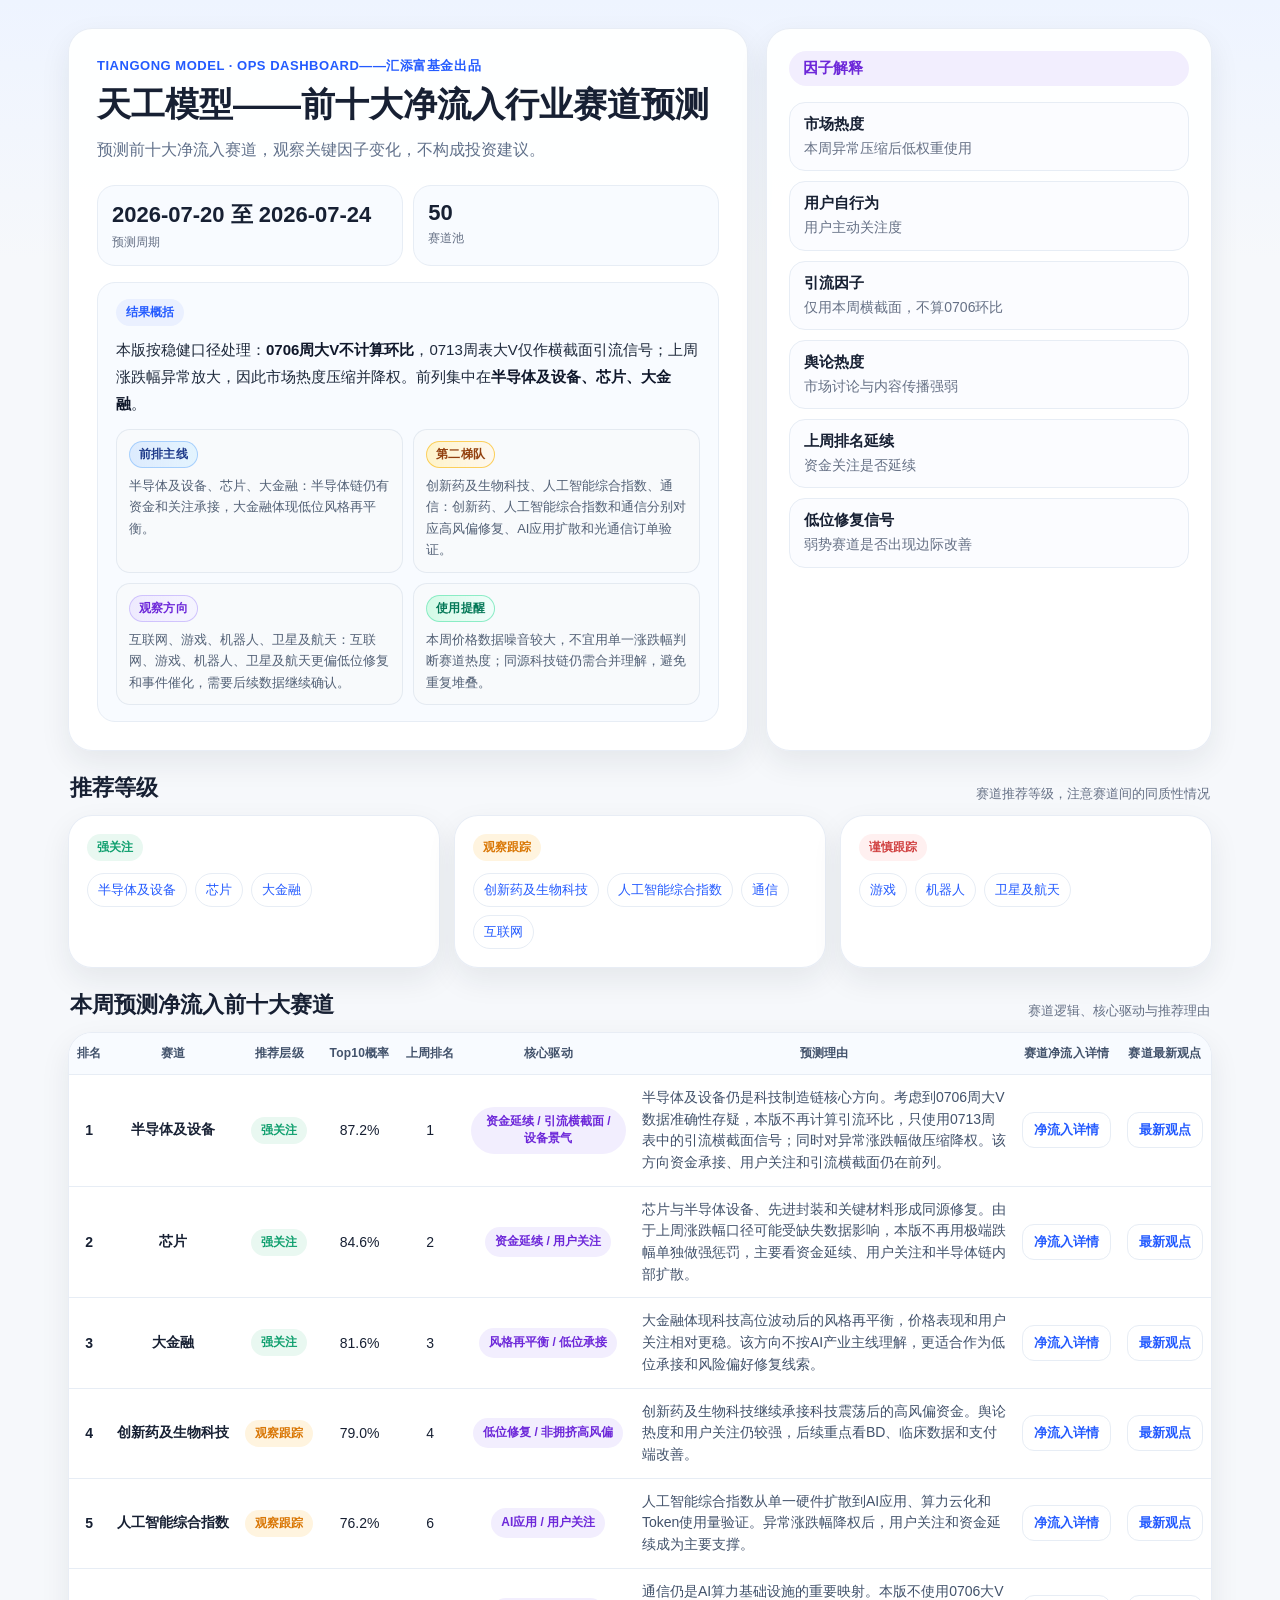
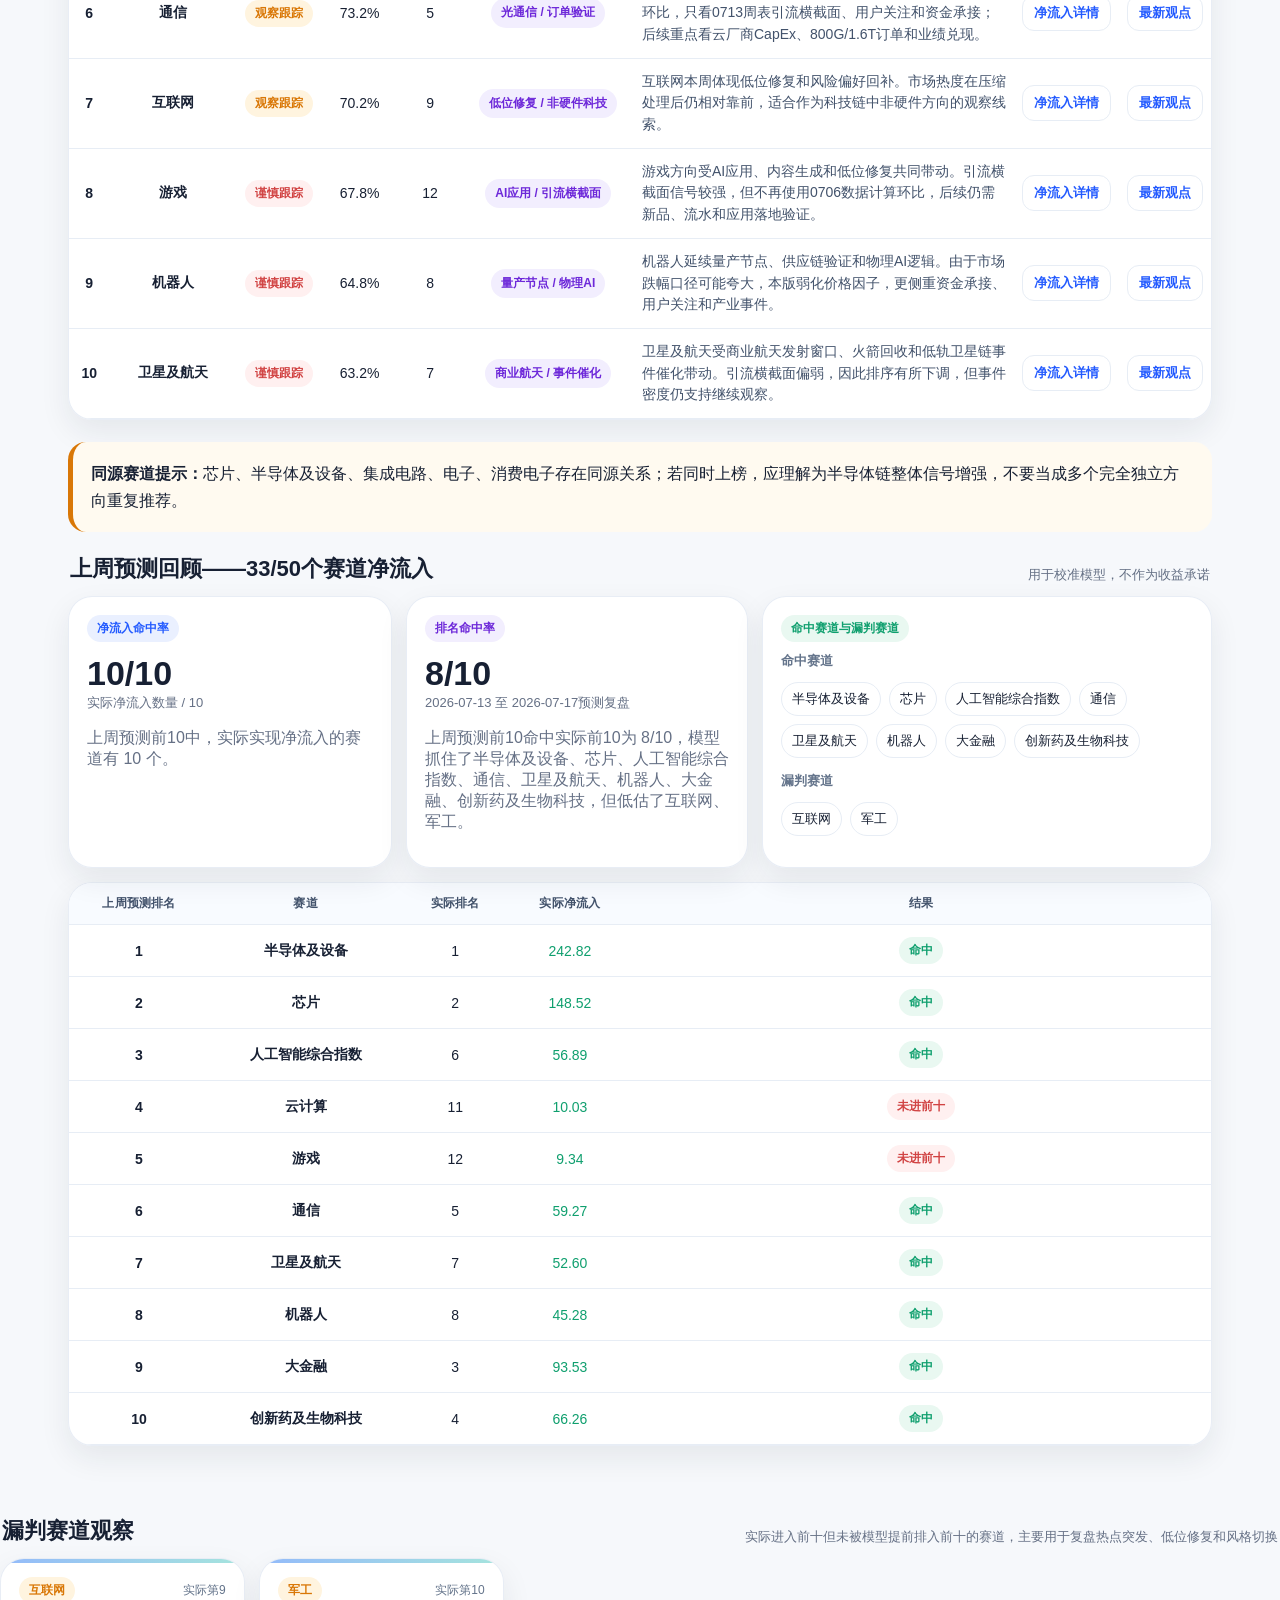
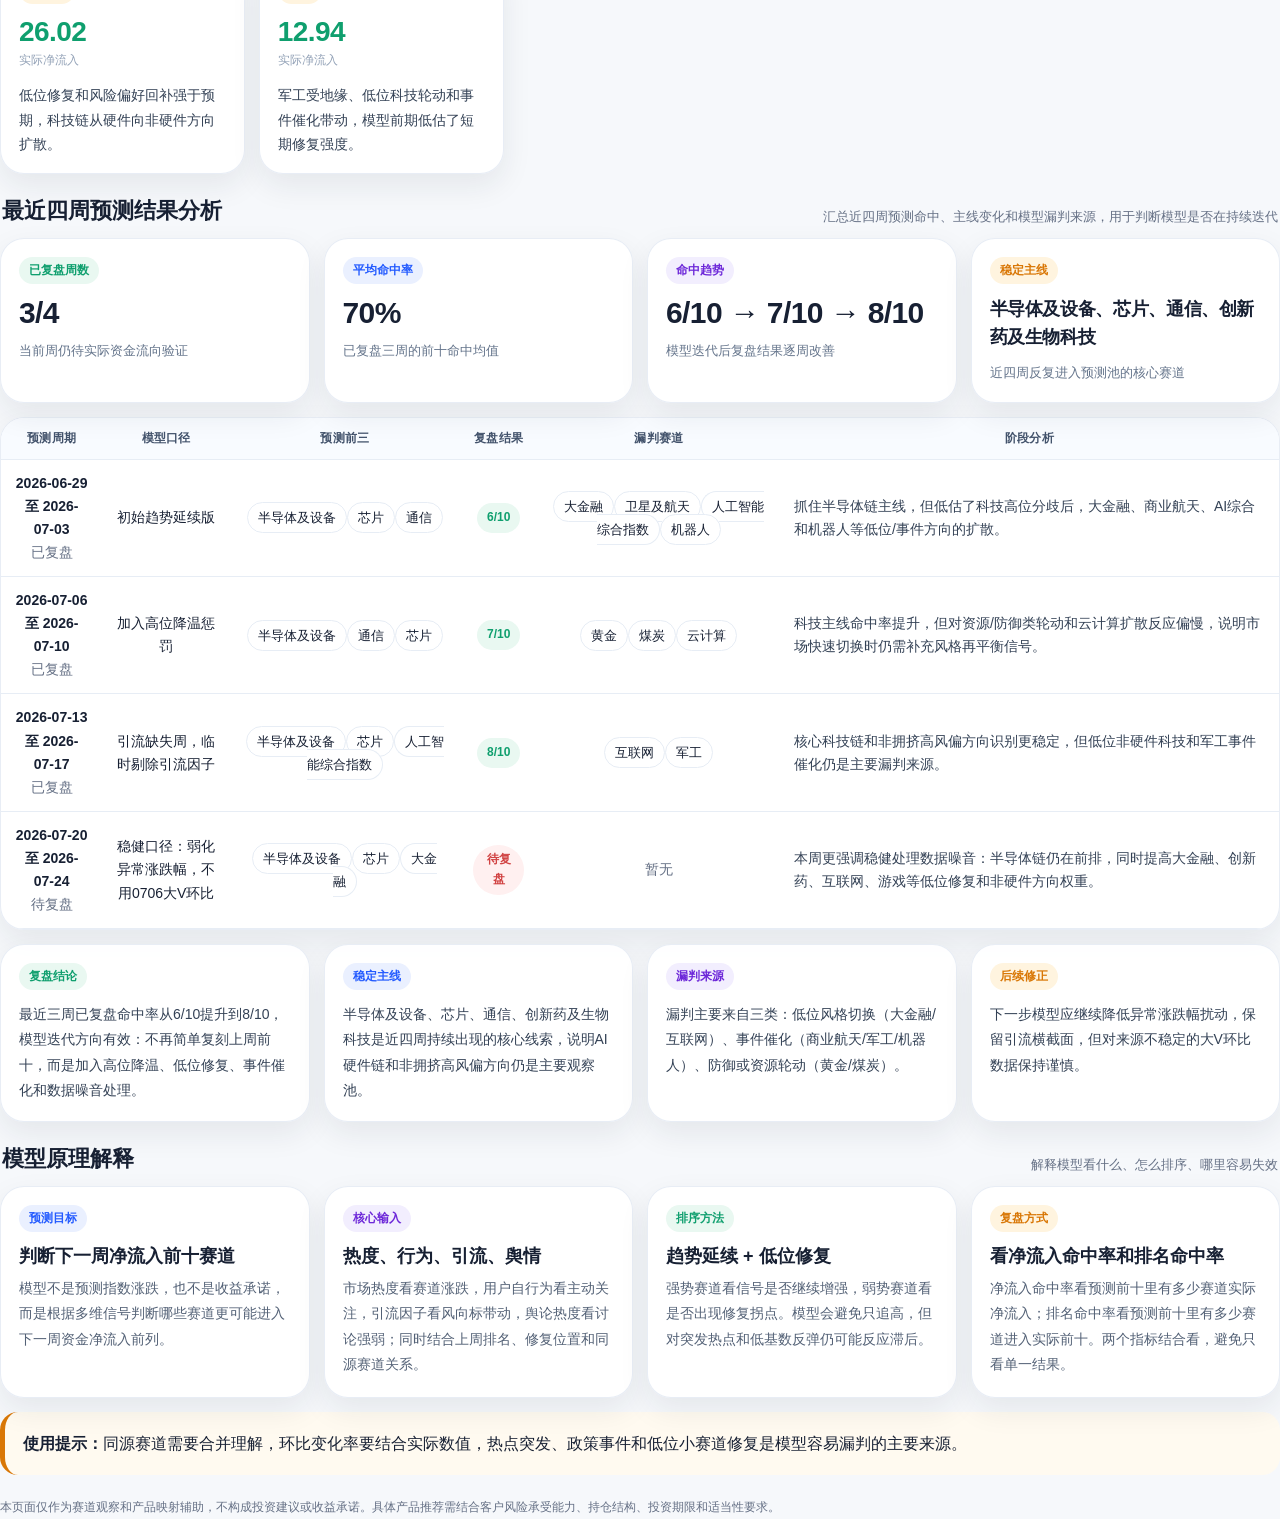
==== index.html @ eea8e5e4 "up" ====
<!doctype html>
<html lang="zh-CN">
<head>
<meta charset="utf-8" />
<meta name="viewport" content="width=device-width,initial-scale=1" />
<title>天工模型——前十大净流入行业赛道预测</title>
<link rel="stylesheet" href="assets/style.css" />
</head>
<body>
<div class="wrap">
  <div class="hero">
    <div class="card hero-main">
      <div class="eyebrow">TIANGONG MODEL · OPS DASHBOARD——汇添富基金出品</div>
      <h1 id="pageTitle">天工模型——前十大净流入行业赛道预测</h1>
      <p id="pageSubtitle">预测前十大净流入赛道，观察关键因子变化，不构成投资建议。</p>
      <div class="mini-kpis mini-kpis-2">
        <div class="kpi"><b id="kpiWeek">--</b><span>预测周期</span></div>
        <div class="kpi"><b id="kpiUniverse">--</b><span>赛道池</span></div>
      </div>
      <div class="summary-box">
        <span class="tag info">结果概括</span>
        <div id="predictionBrief" class="result-brief"></div>
      </div>
    </div>
    <div class="card hero-side factor-card">
      <span class="tag purple">因子解释</span>
      <div class="factor-explains">
        <div class="factor-item"><b>市场热度</b><span>本周异常压缩后低权重使用</span></div>
        <div class="factor-item"><b>用户自行为</b><span>用户主动关注度</span></div>
        <div class="factor-item"><b>引流因子</b><span>仅用本周横截面，不算0706环比</span></div>
        <div class="factor-item"><b>舆论热度</b><span>市场讨论与内容传播强弱</span></div>
        <div class="factor-item"><b>上周排名延续</b><span>资金关注是否延续</span></div>
        <div class="factor-item"><b>低位修复信号</b><span>弱势赛道是否出现边际改善</span></div>
      </div>
    </div>
  </div>

  <div class="section">
    <div class="section-title"><h2>推荐等级</h2><p>赛道推荐等级，注意赛道间的同质性情况</p></div>
    <div class="grid3">
      <div class="card action-card"><span class="tag strong">强关注</span><div id="strongList" class="chips"></div></div>
      <div class="card action-card"><span class="tag watch">观察跟踪</span><div id="watchList" class="chips"></div></div>
      <div class="card action-card"><span class="tag caution">谨慎跟踪</span><div id="cautionList" class="chips"></div></div>
    </div>
  </div>

  <div class="section">
    <div class="section-title"><h2>本周预测净流入前十大赛道</h2><p>赛道逻辑、核心驱动与推荐理由</p></div>
    <div class="card table-card">
      <div class="table-wrap"><table id="top10Table"><thead><tr><th>排名</th><th>赛道</th><th>推荐层级</th><th>Top10概率</th><th>上周排名</th><th>核心驱动</th><th>预测理由</th><th>赛道净流入详情</th><th>赛道最新观点</th></tr></thead><tbody></tbody></table></div>
    </div>
  </div>

  <div class="section">
    <div class="risk-box"><b>同源赛道提示：</b><span id="sameSourceNote">芯片、半导体及设备、集成电路、电子、消费电子存在同源关系；若同时上榜，应理解为半导体链整体信号增强，不要当成多个完全独立方向重复推荐。</span></div>
  </div>

  <div class="section">
    <div class="section-title"><h2 id="reviewTitle">上周预测回顾</h2><p>用于校准模型，不作为收益承诺</p></div>
    <div class="review-grid review-grid-v2">
      <div class="card review-card">
        <span class="tag info">净流入命中率</span>
        <div class="review-kpi"><b id="reviewInflowRate">--</b><span id="reviewInflowSub">实际净流入数量 / 10</span></div>
        <p id="reviewInflowSummary" class="muted"></p>
      </div>
      <div class="card review-card">
        <span class="tag purple">排名命中率</span>
        <div class="review-kpi"><b id="reviewHitRate">--</b><span id="reviewWeek">--</span></div>
        <p id="reviewSummary" class="muted"></p>
      </div>
      <div class="card review-card">
        <span class="tag strong">命中赛道与漏判赛道</span>
        <div class="review-group">
          <div class="review-subgroup">
            <div class="review-subtitle">命中赛道</div>
            <div id="reviewHits" class="chips"></div>
          </div>
          <div class="review-subgroup" style="margin-top:14px;">
            <div class="review-subtitle">漏判赛道</div>
            <div id="reviewMissed" class="chips"></div>
          </div>
        </div>
      </div>
    </div>
    <div class="card table-card review-table-card">
      <div class="table-wrap"><table id="reviewTable"><thead><tr><th>上周预测排名</th><th>赛道</th><th>实际排名</th><th>实际净流入</th><th>结果</th></tr></thead><tbody></tbody></table></div>
    </div>
  </div>
  </div>


  <div class="section missed-section">
    <div class="section-title">
      <h2>漏判赛道观察</h2>
      <p>实际进入前十但未被模型提前排入前十的赛道，主要用于复盘热点突发、低位修复和风格切换</p>
    </div>
    <div id="missedReasonCards" class="missed-grid"></div>
  </div>


  <div class="section four-week-section">
    <div class="section-title">
      <h2>最近四周预测结果分析</h2>
      <p>汇总近四周预测命中、主线变化和模型漏判来源，用于判断模型是否在持续迭代</p>
    </div>
    <div id="fourWeekKpis" class="four-week-kpis"></div>
    <div class="card four-week-main-card">
      <div class="table-wrap">
        <table id="fourWeekTable">
          <thead>
            <tr>
              <th>预测周期</th>
              <th>模型口径</th>
              <th>预测前三</th>
              <th>复盘结果</th>
              <th>漏判赛道</th>
              <th>阶段分析</th>
            </tr>
          </thead>
          <tbody></tbody>
        </table>
      </div>
    </div>
    <div id="fourWeekConclusions" class="four-week-conclusions"></div>
  </div>

  <div class="section">
    <div class="section-title"><h2>模型原理解释</h2><p>解释模型看什么、怎么排序、哪里容易失效</p></div>
    <div class="model-grid">
      <div class="card model-card">
        <span class="tag info">预测目标</span>
        <h3>判断下一周净流入前十赛道</h3>
        <p>模型不是预测指数涨跌，也不是收益承诺，而是根据多维信号判断哪些赛道更可能进入下一周资金净流入前列。</p>
      </div>
      <div class="card model-card">
        <span class="tag purple">核心输入</span>
        <h3>热度、行为、引流、舆情</h3>
        <p>市场热度看赛道涨跌，用户自行为看主动关注，引流因子看风向标带动，舆论热度看讨论强弱；同时结合上周排名、修复位置和同源赛道关系。</p>
      </div>
      <div class="card model-card">
        <span class="tag strong">排序方法</span>
        <h3>趋势延续 + 低位修复</h3>
        <p>强势赛道看信号是否继续增强，弱势赛道看是否出现修复拐点。模型会避免只追高，但对突发热点和低基数反弹仍可能反应滞后。</p>
      </div>
      <div class="card model-card">
        <span class="tag watch">复盘方式</span>
        <h3>看净流入命中率和排名命中率</h3>
        <p>净流入命中率看预测前十里有多少赛道实际净流入；排名命中率看预测前十里有多少赛道进入实际前十。两个指标结合看，避免只看单一结果。</p>
      </div>
    </div>
    <div class="risk-box model-risk"><b>使用提示：</b>同源赛道需要合并理解，环比变化率要结合实际数值，热点突发、政策事件和低位小赛道修复是模型容易漏判的主要来源。</div>
  </div>


  

  <div class="section"><div class="footer-note" id="compliance"></div></div>
</div>
<script src="assets/latest-data.js"></script>
<script src="assets/fund-map-data.js"></script>
<script>
const fmtPct=v=> (v==null||isNaN(v))?'--':(Number(v)*100).toFixed(1)+'%';
const displayFactorName=name=> name==='大V带动因子' || name==='大V因子' ? '引流因子' : (name||'--');
const fmtFactor=(name,v)=>{
  if(v==null||isNaN(v)) return '--';
  const n=Number(v);
  if(name==='市场热度') return n.toFixed(2)+'%';
  if(name==='客户自行为' || name==='舆情') return Math.round(n).toLocaleString('zh-CN');
  return n.toLocaleString('zh-CN',{maximumFractionDigits:0});
};
const fmtWow=v=>{
  if(v==null||isNaN(v)) return '--';
  const n=Number(v)*100;
  const sign=n>0?'+':'';
  return sign+n.toFixed(1)+'%';
};
const wowClass=v=> Number(v)>=0?'positive':'negative';
const fmtMoney=v=> (v==null||isNaN(v))?'--':Number(v).toFixed(2);
const moneyClass=v=> Number(v)>=0?'positive':'negative';
const tierClass=t=> t==='强关注'?'strong':(t==='观察跟踪'?'watch':(t==='谨慎跟踪'?'caution':'info'));
function link(track, count){return `<a class="btn" href="details/index.html?track=${encodeURIComponent(track)}">净流入详情</a>`}
function viewLink(track){return `<a class="btn" href="views/index.html?track=${encodeURIComponent(track)}">最新观点</a>`}
function chip(track){return `<a class="chip" href="details/index.html?track=${encodeURIComponent(track)}">${track}</a>`}
function staticChip(track){return `<span class="chip static">${track}</span>`}
const DRIVER_OVERRIDES = {
  '半导体及设备': {
    driver: '资金延续 / 引流横截面 / 设备景气'
  },
  '芯片': {
    driver: '资金延续 / 用户关注'
  },
  '大金融': {
    driver: '风格再平衡 / 低位承接'
  },
  '创新药及生物科技': {
    driver: '低位修复 / 非拥挤高风偏'
  },
  '人工智能综合指数': {
    driver: 'AI应用 / 用户关注'
  },
  '通信': {
    driver: '光通信 / 订单验证'
  },
  '互联网': {
    driver: '低位修复 / 非硬件科技'
  },
  '游戏': {
    driver: 'AI应用 / 引流横截面'
  },
  '机器人': {
    driver: '量产节点 / 物理AI'
  },
  '卫星及航天': {
    driver: '商业航天 / 事件催化'
  },
};
const MISSED_REASONS = [
  {
    track: '互联网',
    actual_rank: 9,
    actual_net_inflow: 26.024072,
    reason: '低位修复和风险偏好回补强于预期，科技链从硬件向非硬件方向扩散。'
  },
  {
    track: '军工',
    actual_rank: 10,
    actual_net_inflow: 12.937323,
    reason: '军工受地缘、低位科技轮动和事件催化带动，模型前期低估了短期修复强度。'
  },
];

let DATA;
async function init(){
  DATA = window.TIANGONG_LATEST_DATA;
  document.title = '天工模型——前十大净流入行业赛道预测';
  document.getElementById('pageTitle').textContent = '天工模型——前十大净流入行业赛道预测';
  document.getElementById('pageSubtitle').textContent = '预测前十大净流入赛道，观察关键因子变化，不构成投资建议。';
  document.getElementById('kpiWeek').textContent = DATA.current_week.period || DATA.current_week.label;
  document.getElementById('kpiUniverse').textContent = DATA.current_week.universe.match(/\d+/)?.[0] || '--';
  document.getElementById('strongList').innerHTML = DATA.ops_summary.strong_focus.map(chip).join('') || '<span class="muted">暂无</span>';
  document.getElementById('watchList').innerHTML = DATA.ops_summary.watch_list.map(chip).join('') || '<span class="muted">暂无</span>';
  document.getElementById('cautionList').innerHTML = DATA.ops_summary.caution_list.map(chip).join('') || '<span class="muted">暂无</span>';
  const top3 = (DATA.summary?.top3_tracks || DATA.top10.slice(0,3).map(x=>x.track)).join('、');
  const next3 = DATA.top10.slice(3,6).map(x=>x.track).join('、');
  const obs = DATA.top10.slice(6,10).map(x=>x.track).join('、');
  document.getElementById('predictionBrief').innerHTML = `
    <div class="brief-main">本版按稳健口径处理：<b>0706周大V不计算环比</b>，0713周表大V仅作横截面引流信号；上周涨跌幅异常放大，因此市场热度压缩并降权。前列集中在<b>${top3}</b>。</div>
    <div class="brief-grid">
      <div><b>前排主线</b><span>${top3}：半导体链仍有资金和关注承接，大金融体现低位风格再平衡。</span></div>
      <div><b>第二梯队</b><span>${next3}：创新药、人工智能综合指数和通信分别对应高风偏修复、AI应用扩散和光通信订单验证。</span></div>
      <div><b>观察方向</b><span>${obs}：互联网、游戏、机器人、卫星及航天更偏低位修复和事件催化，需要后续数据继续确认。</span></div>
      <div><b>使用提醒</b><span>本周价格数据噪音较大，不宜用单一涨跌幅判断赛道热度；同源科技链仍需合并理解，避免重复堆叠。</span></div>
    </div>`;
  document.getElementById('compliance').textContent = DATA.ops_summary.compliance;
  renderTop10(); renderReview(); renderMissedReasons(); renderFourWeekAnalysis();
}
function renderTop10(){
  const tb=document.querySelector('#top10Table tbody');
  tb.innerHTML = DATA.top10.map(r=>{
    const ov = DRIVER_OVERRIDES[r.track] || {};
    const driver = ov.driver || displayFactorName(r.key_factor);
    return `<tr><td class="rank">${r.rank}</td><td><b>${r.track}</b></td><td><span class="tag ${tierClass(r.operation_tier)}">${r.operation_tier||'--'}</span></td><td class="num">${fmtPct(r.top10_probability)}</td><td class="num">${r.last_week_rank??'--'}</td><td><span class="factor-pill">${driver}</span></td><td class="reason-cell">${r.prediction_reason||'--'}</td><td>${link(r.track,r.fund_count)}</td><td>${viewLink(r.track)}</td></tr>`;
  }).join('');
}
function renderMissedReasons(){
  const wrap = document.getElementById('missedReasonCards');
  if(!wrap) return;
  wrap.innerHTML = MISSED_REASONS.map(r=>`<div class="card missed-item-card">
    <div class="missed-card-head">
      <span class="tag watch">${r.track}</span>
      <span class="missed-rank">实际第${r.actual_rank}</span>
    </div>
    <div class="missed-number ${moneyClass(r.actual_net_inflow)}">${fmtMoney(r.actual_net_inflow)}</div>
    <div class="missed-number-label">实际净流入</div>
    <p>${r.reason}</p>
  </div>`).join('');
}

function renderFourWeekAnalysis(){
  const box = DATA.four_week_analysis || {};
  const weeks = box.weeks || [];
  const kpis = document.getElementById('fourWeekKpis');
  const table = document.querySelector('#fourWeekTable tbody');
  const cons = document.getElementById('fourWeekConclusions');
  if(!kpis || !table || !cons) return;

  const avg = box.avg_hit_rate != null ? Math.round(box.avg_hit_rate * 100) + '%' : '--';
  const core = (box.core_tracks || []).join('、') || '--';
  kpis.innerHTML = `
    <div class="card four-week-kpi-card">
      <span class="tag strong">已复盘周数</span>
      <b>${box.realized_weeks || 0}/4</b>
      <p>当前周仍待实际资金流向验证</p>
    </div>
    <div class="card four-week-kpi-card">
      <span class="tag info">平均命中率</span>
      <b>${avg}</b>
      <p>已复盘三周的前十命中均值</p>
    </div>
    <div class="card four-week-kpi-card">
      <span class="tag purple">命中趋势</span>
      <b>${box.hit_trend || '--'}</b>
      <p>模型迭代后复盘结果逐周改善</p>
    </div>
    <div class="card four-week-kpi-card">
      <span class="tag watch">稳定主线</span>
      <b class="four-week-core">${core}</b>
      <p>近四周反复进入预测池的核心赛道</p>
    </div>
  `;

  table.innerHTML = weeks.map(w => `
    <tr>
      <td><b>${w.period}</b><br><span class="muted">${w.status || ''}</span></td>
      <td>${w.version_note || '--'}</td>
      <td>${(w.top3 || []).map(staticChip).join('')}</td>
      <td>${w.hit === '待复盘' ? '<span class="tag caution">待复盘</span>' : '<span class="tag strong">'+w.hit+'</span>'}</td>
      <td>${(w.missed && w.missed.length) ? w.missed.map(staticChip).join('') : '<span class="muted">暂无</span>'}</td>
      <td class="four-week-analysis-cell">${w.analysis || '--'}</td>
    </tr>
  `).join('');

  cons.innerHTML = (box.conclusions || []).map((t, idx) => `
    <div class="card four-week-conclusion-card">
      <span class="tag ${idx===0?'strong':idx===1?'info':idx===2?'purple':'watch'}">${idx===0?'复盘结论':idx===1?'稳定主线':idx===2?'漏判来源':'后续修正'}</span>
      <p>${t}</p>
    </div>
  `).join('');
}


function renderReview(){
  const rev=DATA.last_review || {};
  const pred = rev.predicted_top10 || [];
  const inflowHitCount = pred.filter(r => Number(r.actual_net_inflow) > 0).length;
  const total = rev.total ?? 10;
  const actualPositive = rev.actual_positive_count ?? 17;
  const actualUniverse = rev.actual_universe_total ?? 50;
  const reviewTitleEl = document.getElementById('reviewTitle');
  if(reviewTitleEl) reviewTitleEl.textContent = `上周预测回顾——${actualPositive}/${actualUniverse}个赛道净流入`;
  document.getElementById('reviewInflowRate').textContent = inflowHitCount + '/' + total;
  document.getElementById('reviewInflowSub').textContent = '实际净流入数量 / ' + total;
  document.getElementById('reviewInflowSummary').textContent = `上周预测前10中，实际实现净流入的赛道有 ${inflowHitCount} 个。`;
  document.getElementById('reviewHitRate').textContent = (rev.hit_count??'--') + '/' + total;
  document.getElementById('reviewWeek').textContent = rev.week || '--';
  document.getElementById('reviewSummary').textContent = rev.summary || '';
  document.getElementById('reviewHits').innerHTML = (rev.hits||[]).map(staticChip).join('') || '<span class="muted">暂无</span>';
  document.getElementById('reviewMissed').innerHTML = (rev.missed_actual_top10||[]).map(staticChip).join('') || '<span class="muted">暂无</span>';
  document.querySelector('#reviewTable tbody').innerHTML = pred.map(r=>`<tr><td class="rank">${r.pred_rank}</td><td><b>${r.track}</b></td><td class="num">${r.actual_rank??'--'}</td><td class="num ${moneyClass(r.actual_net_inflow)}">${fmtMoney(r.actual_net_inflow)}</td><td>${r.hit?'<span class="tag strong">命中</span>':'<span class="tag caution">未进前十</span>'}</td></tr>`).join('') || '<tr><td colspan="5" class="empty">暂无复盘数据</td></tr>';
}
init().catch(err=>{document.body.innerHTML='<div class="wrap"><div class="card action-card"><h2>数据加载失败</h2><p>'+err.message+'</p><p class="muted">请确认 assets/latest-data.js 已随网站一起上传。</p></div></div>'});
</script>
</body>
</html>
---- assets/style.css ----
:root{--bg:#f6f8fb;--card:#fff;--text:#172033;--muted:#657085;--line:#e7edf5;--blue:#245bff;--blue2:#eaf0ff;--green:#0f9f6e;--green2:#e9f8f1;--orange:#d97706;--orange2:#fff4df;--red:#d14343;--red2:#fff0f0;--purple:#6d28d9;--purple2:#f2eefe;--shadow:0 12px 30px rgba(23,32,51,.08);}
*{box-sizing:border-box}body{margin:0;background:linear-gradient(180deg,#eef4ff 0,#f6f8fb 260px);font-family:-apple-system,BlinkMacSystemFont,"Segoe UI","PingFang SC","Microsoft YaHei",Arial,sans-serif;color:var(--text)}
a{color:var(--blue);text-decoration:none}a:hover{text-decoration:underline}.wrap{max-width:1180px;margin:0 auto;padding:28px 18px 48px}.hero{display:grid;grid-template-columns:1.45fr .95fr;gap:18px;align-items:stretch}.card{background:rgba(255,255,255,.92);border:1px solid rgba(231,237,245,.95);border-radius:24px;box-shadow:var(--shadow)}.hero-main{padding:28px}.eyebrow{font-size:13px;color:var(--blue);font-weight:700;letter-spacing:.04em}.hero h1{font-size:34px;line-height:1.15;margin:10px 0 12px}.hero p{color:var(--muted);line-height:1.7;margin:0}.hero-side{padding:22px;display:flex;flex-direction:column;gap:12px}.mini-kpis{display:grid;grid-template-columns:repeat(3,1fr);gap:10px;margin-top:20px}.kpi{background:#f8fbff;border:1px solid var(--line);border-radius:18px;padding:14px}.kpi b{font-size:22px}.kpi span{display:block;color:var(--muted);font-size:12px;margin-top:4px}.section{margin-top:22px}.section-title{display:flex;justify-content:space-between;align-items:end;margin:0 2px 12px}.section-title h2{font-size:22px;margin:0}.section-title p{margin:0;color:var(--muted);font-size:13px}.grid3{display:grid;grid-template-columns:repeat(3,1fr);gap:14px}.action-card{padding:18px}.tag{display:inline-flex;align-items:center;gap:6px;border-radius:999px;padding:5px 10px;font-size:12px;font-weight:700}.tag.strong{background:var(--green2);color:var(--green)}.tag.watch{background:var(--orange2);color:var(--orange)}.tag.caution{background:var(--red2);color:var(--red)}.tag.info{background:var(--blue2);color:var(--blue)}.tag.purple{background:var(--purple2);color:var(--purple)}.chips{display:flex;flex-wrap:wrap;gap:8px;margin-top:12px}.chip{border:1px solid var(--line);background:#fff;border-radius:999px;padding:7px 10px;font-size:13px}.table-card{overflow:hidden}.toolbar{display:flex;gap:12px;justify-content:space-between;align-items:center;padding:16px;border-bottom:1px solid var(--line)}.toolbar input,.toolbar select{border:1px solid var(--line);border-radius:12px;padding:10px 12px;background:#fff;min-width:190px}.table-wrap{overflow:auto}table{border-collapse:collapse;width:100%;font-size:14px}th,td{padding:12px 14px;border-bottom:1px solid var(--line);text-align:center;vertical-align:middle;white-space:nowrap}th{background:#f8fbff;color:#42526b;font-size:12px;letter-spacing:.02em}td.num{text-align:center;font-variant-numeric:tabular-nums}.rank{font-weight:800}.positive{color:var(--green)}.negative{color:var(--red)}.muted{color:var(--muted)}.btn{display:inline-flex;align-items:center;justify-content:center;border-radius:12px;padding:8px 11px;border:1px solid var(--line);background:#fff;font-weight:700;font-size:13px}.btn.primary{background:var(--blue);color:white;border-color:var(--blue)}.btn.primary:hover{color:white;text-decoration:none}.risk-box{padding:18px;border-left:5px solid var(--orange);background:#fffaf0;border-radius:18px;line-height:1.7}.download-grid{display:grid;grid-template-columns:repeat(3,1fr);gap:12px}.download{padding:18px}.download b{display:block;margin-bottom:6px}.download span{color:var(--muted);font-size:13px}.footer-note{font-size:12px;color:var(--muted);line-height:1.8;margin-top:18px}.detail-hero{padding:26px}.back{display:inline-block;margin-bottom:16px}.fund-summary{display:grid;grid-template-columns:repeat(4,1fr);gap:12px}.callout{padding:16px;border-radius:18px;background:#f8fbff;border:1px solid var(--line);line-height:1.7}.copy-box{white-space:pre-wrap}.empty{padding:24px;text-align:center;color:var(--muted)}
@media(max-width:900px){.hero,.grid3,.download-grid,.fund-summary{grid-template-columns:1fr}.mini-kpis{grid-template-columns:1fr 1fr}.toolbar{flex-direction:column;align-items:stretch}.toolbar input,.toolbar select{width:100%}.hero h1{font-size:28px}}

.factor-pill{display:inline-flex;align-items:center;border-radius:999px;background:#f2eefe;color:#6d28d9;font-weight:700;padding:6px 10px;font-size:12px}.chip.static{color:var(--text);background:#fff}.review-grid{display:grid;grid-template-columns:1.05fr 1fr 1fr;gap:14px}.review-card{padding:18px}.review-kpi{margin-top:12px}.review-kpi b{font-size:34px;display:block}.review-kpi span{color:var(--muted);font-size:13px}.review-table-card{margin-top:14px}@media(max-width:900px){.review-grid{grid-template-columns:1fr}.fund-summary{grid-template-columns:1fr 1fr}}

/* table alignment and compact operations view */
table th, table td{text-align:center !important;vertical-align:middle !important;}
.hero h1{max-width:980px;}
#top10Table th,#top10Table td{padding:12px 10px;}


.chart-card{padding:18px 18px 12px}.chart-legend{margin-bottom:10px;font-size:13px}.bar-chart{height:180px;display:grid;grid-template-columns:repeat(50,minmax(8px,1fr));align-items:end;gap:4px;padding:10px 0;border-bottom:1px solid var(--line)}.bar-slot{height:150px;display:flex;align-items:flex-end;justify-content:center}.bar{width:100%;border-radius:6px 6px 0 0;opacity:.95}.bar.pos{background:linear-gradient(180deg,#7cb8ff 0,#245bff 100%)}.bar.neg{background:linear-gradient(180deg,#ffb4b4 0,#d14343 100%)}.bar-axis{display:grid;grid-template-columns:repeat(50,minmax(8px,1fr));gap:4px;margin-top:8px;font-size:11px;color:var(--muted)}.bar-axis span{text-align:center}.fund-summary{grid-template-columns:repeat(5,1fr)}@media(max-width:900px){.fund-summary{grid-template-columns:1fr 1fr}.bar-chart,.bar-axis{grid-template-columns:repeat(50,minmax(10px,1fr));overflow-x:auto;min-width:720px;}}


.history-chart-wrap{position:relative;padding:12px 8px 4px;border:1px solid var(--line);border-radius:18px;background:#fbfdff}
.chart-card{padding:18px 18px 12px}
.chart-legend{margin-bottom:10px;font-size:13px}
.split-bar-chart{position:relative;height:240px;display:grid;grid-template-columns:repeat(50,minmax(8px,1fr));gap:4px;align-items:stretch}
.split-bar-chart:before{content:'';position:absolute;left:0;right:0;top:50%;border-top:1.5px solid #bac6d8;z-index:1}
.bar-col{position:relative;display:grid;grid-template-rows:1fr 1px 1fr;gap:0;cursor:pointer}
.bar-half{display:flex;align-items:flex-end;justify-content:center;overflow:visible}
.top-half{align-items:flex-end;padding-top:4px}
.bottom-half{align-items:flex-start;padding-bottom:4px}
.zero-line{height:1px;opacity:0}
.bar{width:100%;max-width:16px;border-radius:6px;box-shadow:0 4px 12px rgba(36,91,255,.12)}
.bar.pos{background:linear-gradient(180deg,#9cc8ff 0,#245bff 100%);border-radius:6px 6px 0 0}
.bar.neg{background:linear-gradient(180deg,#ffbaba 0,#d14343 100%);border-radius:0 0 6px 6px}
.bar-axis{display:grid;grid-template-columns:repeat(50,minmax(8px,1fr));gap:4px;margin-top:8px;font-size:11px;color:var(--muted)}
.bar-axis span{text-align:center}
.chart-y-label{position:absolute;left:10px;font-size:12px;color:var(--muted);background:rgba(255,255,255,.75);padding:2px 6px;border-radius:999px}
.chart-y-label.top{top:8px}.chart-y-label.bottom{bottom:8px}
.chart-tooltip{display:none;position:absolute;min-width:170px;max-width:220px;padding:10px 12px;background:#172033;color:#fff;border-radius:12px;box-shadow:0 10px 24px rgba(23,32,51,.22);font-size:12px;line-height:1.6;pointer-events:none;z-index:5}
.chart-tooltip .muted{color:#cdd7e8}
.fund-summary{grid-template-columns:repeat(5,1fr)}
@media(max-width:900px){.fund-summary{grid-template-columns:1fr 1fr}.split-bar-chart,.bar-axis{min-width:760px}.history-chart-wrap{overflow-x:auto}}

/* v6: concrete date labels on history chart x-axis */
.bar-axis span{font-size:10px;transform:rotate(-35deg);transform-origin:top center;white-space:nowrap;line-height:1.1;}
.bar-axis{margin-top:10px;padding-bottom:16px;}


.factor-card{justify-content:flex-start}.factor-explains{display:flex;flex-direction:column;gap:12px;margin-top:4px}.factor-item{padding:12px 14px;border:1px solid var(--line);border-radius:16px;background:#fbfcff}.factor-item b{display:block;font-size:15px;margin-bottom:4px}.factor-item span{display:block;color:var(--muted);line-height:1.6;font-size:14px}.hero-main #pageSubtitle{font-size:16px;line-height:1.8;color:#60708a}@media(max-width:900px){.factor-item{padding:10px 12px}}


.mini-kpis-2{grid-template-columns:repeat(2,1fr)}
.summary-box{margin-top:16px;padding:16px 18px;border:1px solid var(--line);border-radius:18px;background:#f8fbff}
.summary-box p{margin:10px 0 0;color:var(--text);font-size:16px;line-height:1.8}
@media(max-width:900px){.mini-kpis-2{grid-template-columns:1fr 1fr}.summary-box p{font-size:15px}}

/* v9: prediction reasons */
.reason-cell{min-width:260px;max-width:360px;white-space:normal !important;text-align:left !important;line-height:1.55;color:#42526b}
.reason-detail-card{padding:18px 20px}
.reason-detail-card p{margin:12px 0 0;line-height:1.8;color:#42526b;font-size:15px}
#top10Table th,#top10Table td{padding:12px 10px}
@media(max-width:900px){.reason-cell{min-width:240px}}

/* v14: longer detail recommendation reason */
.reason-detail-card{padding:22px 24px}
.reason-detail-card p{font-size:16px;line-height:1.95;color:#334155;margin-top:14px;text-align:left}

/* v15 review layout */
.review-grid-v2{grid-template-columns:.9fr .95fr 1.25fr}
.review-group{margin-top:10px}
.review-subtitle{font-size:13px;font-weight:700;color:#64748b;margin-bottom:8px}
@media(max-width:900px){.review-grid-v2{grid-template-columns:1fr}}

/* v16: factor explanation title */
.factor-card > .tag.purple{
  font-size:15px;
  padding:8px 14px;
}

/* v17: detail page subtitle tags aligned with main page style */
.detail-tags{display:flex;flex-wrap:wrap;gap:8px;margin-top:10px}
.detail-hero .tag{font-size:12px}

/* v20: de-emphasize key factor rate; show actual value first */
.factor-change-cell{min-width:118px;line-height:1.45}
.factor-change-cell b{display:block;font-size:14px;color:var(--text);font-variant-numeric:tabular-nums}
.factor-change-cell span{display:block;font-size:12px;margin-top:3px;font-variant-numeric:tabular-nums}

/* v22: weekly view links */
.view-card{padding:18px 22px}
.view-points{margin:0;padding-left:22px;line-height:1.9;color:#334155}
.view-points li{margin:8px 0}
#top10Table th,#top10Table td{padding:12px 8px}

/* v23: richer latest views */
.view-evidence li{font-weight:500}
.view-evidence li::marker{color:var(--blue)}


/* v24: infographic-style weekly views page */
.view-report{background:linear-gradient(180deg,#f9fcff 0,#f4f9ff 100%);border:1px solid #dce8f7;border-radius:28px;padding:24px;box-shadow:0 14px 40px rgba(25,56,100,.08)}
.view-top{display:grid;grid-template-columns:1.18fr .82fr;gap:22px;align-items:stretch}
.view-header-tag{display:inline-flex;align-items:center;background:linear-gradient(135deg,#0b9db3,#1f7fe0);color:#fff;border-radius:16px;padding:10px 16px;font-weight:800;font-size:16px;margin-bottom:14px}
.view-report h1{font-size:54px;line-height:1.12;margin:0 0 10px;color:#0d2148;letter-spacing:-.02em}
.view-headline{margin-top:12px;color:#47607f;font-size:17px;line-height:1.8}
.view-hero-visual{position:relative;min-height:280px;background:radial-gradient(circle at 20% 20%,rgba(71,211,255,.20),transparent 28%),linear-gradient(135deg,#eef7ff,#f7fbff);border:1px solid #d9e8f6;border-radius:26px;padding:24px;overflow:hidden}
.view-hero-visual:before{content:'';position:absolute;inset:0;background:linear-gradient(135deg,transparent 0 40%,rgba(80,165,255,.07) 40% 42%,transparent 42% 100%),linear-gradient(90deg,transparent 0 75%,rgba(34,196,255,.08) 75% 76%,transparent 76% 100%)}
.glow-box{position:relative;z-index:1;background:linear-gradient(180deg,#102847,#0f3d7d);border-radius:24px;padding:18px 18px 22px;box-shadow:0 18px 34px rgba(16,61,125,.28);color:#fff;width:78%;margin-left:auto}
.glow-label{font-size:14px;color:#bfe3ff}
.glow-core{font-size:38px;font-weight:800;margin-top:12px;text-shadow:0 0 18px rgba(75,182,255,.55)}
.glow-item{position:relative;z-index:1;display:inline-flex;padding:10px 14px;border-radius:999px;background:#fff;color:#0f6ca3;font-weight:700;border:1px solid #dce7f5;margin:14px 12px 0 0}
.view-chipline{display:flex;flex-wrap:wrap;gap:10px;margin-top:16px}
.view-chip{display:inline-flex;padding:10px 14px;background:linear-gradient(90deg,#1187b4,#2b8ee9);color:#fff;border-radius:999px;font-size:14px;font-weight:700}
.view-grid-2{display:grid;grid-template-columns:1fr 1fr;gap:18px;margin-top:18px}
.infographic-card{padding:22px 22px 20px;border-radius:24px}
.wide-card{margin-top:18px}
.infographic-title{font-size:24px;font-weight:900;color:#0d9bb0;display:flex;align-items:center;gap:10px;margin-bottom:14px}
.infographic-title .icon{font-size:28px}
.clean-list{margin:0;padding-left:20px;color:#21344f;line-height:1.85}
.clean-list li{margin:10px 0}
.related-grid{display:grid;grid-template-columns:repeat(4,1fr);gap:14px}
.related-item{text-align:center}
.related-icon{width:86px;height:86px;border-radius:50%;margin:0 auto 10px;background:radial-gradient(circle at 35% 35%,#9ee9ff 0,#5db6ff 32%,#eaf5ff 33%,#f6fbff 100%);border:1px solid #d8e8f7;box-shadow:inset 0 0 18px rgba(65,140,255,.16)}
.related-name{font-size:14px;font-weight:700;color:#20324b}
.data-business-grid{display:grid;grid-template-columns:.8fr 1.2fr;gap:20px;align-items:center}
.data-visual{position:relative;height:220px;border-radius:22px;background:linear-gradient(180deg,#eef7ff,#fbfdff);border:1px solid #e0ebf7;overflow:hidden}
.data-visual:before{content:'';position:absolute;inset:20px;background:radial-gradient(circle at 40% 80%,rgba(53,142,255,.08),transparent 35%),radial-gradient(circle at 60% 40%,rgba(36,208,215,.10),transparent 36%)}
.data-visual .bar{position:absolute;bottom:28px;width:42px;border-radius:12px 12px 0 0;background:linear-gradient(180deg,#95dcff,#338cff);box-shadow:0 10px 18px rgba(51,140,255,.20)}
.bar1{left:42px;height:46px}.bar2{left:98px;height:74px}.bar3{left:154px;height:106px}.bar4{left:210px;height:142px}
.arrow-line{position:absolute;left:24px;right:28px;bottom:88px;height:4px;background:linear-gradient(90deg,#55d8d5,#34a7ff);transform:skewY(-18deg);border-radius:999px;box-shadow:0 0 0 7px rgba(69,199,255,.06)}
.highlight-list li{font-weight:500}
.highlight-list li::marker{color:#149ec3}
.logic-text{color:#243a57;line-height:1.95;font-size:16px}
.metric-grid{display:grid;grid-template-columns:repeat(5,1fr);gap:14px}
.metric-card{border:1px solid #dce8f5;background:#fcfeff;border-radius:18px;padding:16px 12px;text-align:center}
.metric-icon{font-size:26px;color:#0b9db3;margin-bottom:8px}
.metric-name{font-weight:700;color:#243753}
.view-bottom-banner{display:grid;grid-template-columns:1.5fr .6fr;gap:0;margin-top:18px;border:1px solid #dce8f7;border-radius:22px;overflow:hidden;background:#f8fbff}
.banner-left{display:flex;align-items:center;padding:18px;background:linear-gradient(90deg,#f7fbff 0,#fbfdff 100%)}
.banner-badge{flex:0 0 auto;background:linear-gradient(135deg,#0b87af,#1e87de);color:#fff;border-radius:18px;padding:16px 24px;font-size:18px;font-weight:900;margin-right:18px}
.banner-text{font-size:16px;line-height:1.8;color:#19304d;font-weight:700}
.banner-right{display:flex;align-items:center;justify-content:center;padding:18px;font-size:16px;font-weight:800;color:#2e73c9;background:linear-gradient(90deg,#f8fbff,#eef6ff);border-left:1px solid #dce8f7}

@media(max-width:900px){
  .view-top,.view-grid-2,.data-business-grid,.view-bottom-banner{grid-template-columns:1fr}
  .view-report h1{font-size:34px}
  .related-grid{grid-template-columns:repeat(2,1fr)}
  .metric-grid{grid-template-columns:repeat(2,1fr)}
  .glow-box{width:100%}
  .banner-left{flex-direction:column;align-items:flex-start}
  .banner-badge{margin:0 0 12px 0}
}

/* v29: poster-first sector view for 通信 */
.poster-standalone{margin-top:0}
.poster-standalone-head{display:flex;justify-content:space-between;align-items:flex-end;gap:18px;margin:0 2px 14px}
.poster-kicker{display:inline-flex;background:#eaf0ff;color:#245bff;border-radius:999px;padding:7px 13px;font-size:13px;font-weight:800}
.poster-standalone-head h1{font-size:32px;line-height:1.2;margin:10px 0 0;color:#0d2148}
.poster-standalone-note{color:#657085;font-size:13px;line-height:1.7}
.poster-standalone-card{padding:10px;border-radius:28px;background:#fff;overflow:hidden}
.poster-standalone-card img{display:block;width:100%;height:auto;border-radius:20px}
.poster-bottom-note{text-align:right;color:#657085;font-size:13px;margin:12px 6px 0}
@media(max-width:900px){
  .poster-standalone-head{flex-direction:column;align-items:flex-start}
  .poster-standalone-head h1{font-size:24px}
  .poster-standalone-card{padding:6px}
}

/* v30: clean weekly views page, only title icons retained */
.view-clean-page{display:flex;flex-direction:column;gap:18px}
.view-clean-hero{padding:28px 30px}
.view-clean-hero h1{font-size:38px;line-height:1.2;margin:10px 0 10px;color:#0d2148}
.view-clean-summary{margin:16px 0 0;color:#42526b;line-height:1.85;font-size:16px;max-width:980px}
.view-clean-grid{display:grid;grid-template-columns:1fr 1fr;gap:18px}
.view-clean-card{padding:22px 24px;border-radius:24px}
.view-clean-card h2{display:flex;align-items:center;gap:10px;margin:0 0 14px;color:#0d9bb0;font-size:23px;line-height:1.2}
.view-clean-card h2 span{font-size:24px;line-height:1}
.view-clean-wide{width:100%}
.clean-text-list{margin:0;padding-left:22px;color:#263a56;line-height:1.9;font-size:15px}
.clean-text-list li{margin:9px 0}
.clean-text-list li::marker{color:#0d9bb0}
.strong-list li{font-weight:500}
.view-clean-logic{margin:0;color:#263a56;line-height:1.95;font-size:16px}
.plain-chip-grid{display:flex;flex-wrap:wrap;gap:10px}
.plain-chip{display:inline-flex;align-items:center;justify-content:center;border:1px solid #dbe8f5;background:#f8fbff;border-radius:999px;padding:9px 14px;font-weight:700;color:#243753;font-size:14px}
.view-clean-risk{margin-top:0}
@media(max-width:900px){
  .view-clean-grid{grid-template-columns:1fr}
  .view-clean-hero h1{font-size:30px}
  .view-clean-card{padding:18px}
}

/* v31: latest view page layout adjustment */
.core-first-card{border-left:5px solid #0d9bb0}
.core-first-card h2{font-size:25px}
.core-first-card .view-clean-logic{font-size:16px;line-height:2}


/* v33: missed sector review and model principles */
.missed-card table th,.missed-card table td{vertical-align:top !important}
.missed-reason-cell{white-space:normal !important;text-align:left !important;line-height:1.75;color:#334155;min-width:520px}
.model-grid{display:grid;grid-template-columns:repeat(4,1fr);gap:14px}
.model-card{padding:18px 18px 20px}
.model-card h3{font-size:18px;margin:12px 0 8px;color:#172033}
.model-card p{margin:0;color:#536176;line-height:1.8;font-size:14px}
.model-risk{margin-top:14px}
@media(max-width:1100px){.model-grid{grid-template-columns:repeat(2,1fr)}}
@media(max-width:700px){.model-grid{grid-template-columns:1fr}.missed-reason-cell{min-width:320px}}


/* v34 updates */
.model-principle-card{padding:22px 24px}
.model-principle-card p{margin:0 0 14px;color:#334155;line-height:1.9;font-size:15px}
.model-principle-card p:last-child{margin-bottom:0}
.review-table-card table th:last-child,
.review-table-card table td:last-child{min-width:420px}
.review-table-card .missed-reason-cell{text-align:left !important;white-space:normal !important;line-height:1.75;color:#334155}


/* v35 revert model/missed to v33 layout */
.missed-card table th,.missed-card table td{vertical-align:top !important}
.missed-reason-cell{white-space:normal !important;text-align:left !important;line-height:1.75;color:#334155;min-width:520px}
.model-grid{display:grid;grid-template-columns:repeat(4,1fr);gap:14px}
.model-card{padding:18px 18px 20px}
.model-card h3{font-size:18px;margin:12px 0 8px;color:#172033}
.model-card p{margin:0;color:#536176;line-height:1.8;font-size:14px}
.model-risk{margin-top:14px}
@media(max-width:1100px){.model-grid{grid-template-columns:repeat(2,1fr)}}
@media(max-width:700px){.model-grid{grid-template-columns:1fr}.missed-reason-cell{min-width:320px}}


/* v36 factor explanation update */
.factor-explains .factor-item span{line-height:1.45}
.factor-card .factor-explains{gap:10px}


/* v37 core driver updates */
.factor-pill{white-space:normal;line-height:1.45}
.factor-change-cell span{display:block;margin-top:4px;line-height:1.45}


/* v38 missed sector layout */
.missed-section .section-title p{max-width:820px}
.missed-grid{
  display:grid;
  grid-template-columns:repeat(5,minmax(0,1fr));
  gap:14px;
}
.missed-item-card{
  padding:18px 18px 16px;
  min-height:210px;
  position:relative;
  overflow:hidden;
}
.missed-item-card:before{
  content:"";
  position:absolute;
  inset:0 0 auto 0;
  height:4px;
  background:linear-gradient(90deg,rgba(59,130,246,.55),rgba(20,184,166,.38));
}
.missed-card-head{
  display:flex;
  align-items:center;
  justify-content:space-between;
  gap:10px;
  margin-bottom:14px;
}
.missed-rank{
  font-size:12px;
  color:#64748b;
  white-space:nowrap;
}
.missed-number{
  font-size:28px;
  font-weight:800;
  letter-spacing:-0.02em;
  line-height:1;
}
.missed-number-label{
  margin-top:6px;
  font-size:12px;
  color:#94a3b8;
}
.missed-item-card p{
  margin:14px 0 0;
  color:#334155;
  line-height:1.75;
  font-size:14px;
}
@media(max-width:1200px){
  .missed-grid{grid-template-columns:repeat(3,minmax(0,1fr))}
}
@media(max-width:760px){
  .missed-grid{grid-template-columns:1fr}
  .missed-item-card{min-height:auto}
}


/* v39 richer result summary */
.result-brief{margin-top:10px}
.brief-main{
  color:#1e293b;
  font-size:15px;
  line-height:1.8;
  margin-bottom:12px;
}
.brief-main b{color:#0f172a}
.brief-grid{
  display:grid;
  grid-template-columns:repeat(2,minmax(0,1fr));
  gap:10px;
}
.brief-grid div{
  background:rgba(248,250,252,.86);
  border:1px solid rgba(226,232,240,.9);
  border-radius:14px;
  padding:11px 12px;
}
.brief-grid b{
  display:block;
  color:#172033;
  font-size:13px;
  margin-bottom:5px;
}
.brief-grid span{
  display:block;
  color:#536176;
  line-height:1.65;
  font-size:13px;
}
@media(max-width:760px){
  .brief-grid{grid-template-columns:1fr}
}


/* v40 highlight result summary subtitles */
.brief-grid b{
  display:inline-flex;
  align-items:center;
  width:max-content;
  max-width:100%;
  padding:4px 9px;
  border-radius:999px;
  font-size:12px;
  font-weight:800;
  letter-spacing:.02em;
  color:#1e3a8a;
  background:linear-gradient(90deg,rgba(219,234,254,.95),rgba(224,242,254,.85));
  border:1px solid rgba(147,197,253,.75);
  margin-bottom:7px;
}
.brief-grid div:nth-child(2) b{
  color:#92400e;
  background:linear-gradient(90deg,rgba(254,243,199,.95),rgba(255,247,237,.85));
  border-color:rgba(251,191,36,.7);
}
.brief-grid div:nth-child(3) b{
  color:#6d28d9;
  background:linear-gradient(90deg,rgba(237,233,254,.95),rgba(245,243,255,.85));
  border-color:rgba(196,181,253,.75);
}
.brief-grid div:nth-child(4) b{
  color:#047857;
  background:linear-gradient(90deg,rgba(209,250,229,.95),rgba(240,253,250,.85));
  border-color:rgba(110,231,183,.75);
}


/* v43 core signal observation: factor-based, not net-inflow-based */
.factor-change-cell b{white-space:normal;line-height:1.45}
.factor-change-cell span{font-size:12px}


/* v44 detail chart: single-row horizontal layout and date alignment */
.chart-card{
  overflow-x:auto;
  overflow-y:visible;
}
.history-chart-wrap,
.split-bar-chart,
.bar-axis{
  min-width:1120px;
}
.split-bar-chart{
  grid-template-columns:repeat(50,18px) !important;
  justify-content:start;
  gap:5px;
}
.bar-axis{
  grid-template-columns:repeat(50,18px) !important;
  justify-content:start;
  gap:5px;
  white-space:nowrap;
}
.bar-axis span{
  white-space:nowrap;
  overflow:visible;
  line-height:1.2;
  font-size:10px;
}
.bar-col{
  min-width:18px;
}


/* v45 detail chart uses latest 30 weeks */
.history-chart-wrap,
.split-bar-chart,
.bar-axis{
  min-width:760px !important;
}
.split-bar-chart{
  grid-template-columns:repeat(30,20px) !important;
  gap:5px;
}
.bar-axis{
  grid-template-columns:repeat(30,20px) !important;
  gap:5px;
}
.bar-col{
  min-width:20px;
}


/* v46 detail chart uses latest 45 weeks */
.history-chart-wrap,
.split-bar-chart,
.bar-axis{
  min-width:1000px !important;
}
.split-bar-chart{
  grid-template-columns:repeat(45,18px) !important;
  gap:5px;
}
.bar-axis{
  grid-template-columns:repeat(45,18px) !important;
  gap:5px;
}
.bar-col{
  min-width:18px;
}


/* v49 detail chart and top table updates */
.history-chart-wrap,
.split-bar-chart,
.bar-axis{min-width:1000px !important;}
.split-bar-chart{grid-template-columns:repeat(45,18px) !important;gap:5px;}
.bar-axis{grid-template-columns:repeat(45,18px) !important;gap:5px;}
.bar-col{min-width:18px;}
.reason-cell{min-width:360px;}


/* v51 updates */
.history-chart-wrap,
.split-bar-chart,
.bar-axis{min-width:1000px !important;}
.split-bar-chart{grid-template-columns:repeat(45,18px) !important;gap:5px;}
.bar-axis{grid-template-columns:repeat(45,18px) !important;gap:5px;}
.bar-col{min-width:18px;}
.reason-cell{min-width:380px;}


/* v53 four-week analysis */
.four-week-section .section-title p{max-width:900px}
.four-week-kpis{
  display:grid;
  grid-template-columns:repeat(4,minmax(0,1fr));
  gap:14px;
  margin-bottom:14px;
}
.four-week-kpi-card{
  padding:18px;
  min-height:150px;
}
.four-week-kpi-card b{
  display:block;
  margin-top:12px;
  font-size:30px;
  line-height:1.15;
  letter-spacing:-.02em;
  color:#172033;
}
.four-week-kpi-card .four-week-core{
  font-size:18px;
  line-height:1.55;
}
.four-week-kpi-card p{
  margin:10px 0 0;
  color:#64748b;
  line-height:1.7;
  font-size:13px;
}
.four-week-main-card{overflow:hidden;margin-top:4px}
#fourWeekTable td{white-space:normal;vertical-align:middle !important;line-height:1.65}
#fourWeekTable td:nth-child(3),#fourWeekTable td:nth-child(5){min-width:210px}
.four-week-analysis-cell{
  min-width:420px;
  text-align:left !important;
  color:#334155;
}
.four-week-conclusions{
  display:grid;
  grid-template-columns:repeat(4,minmax(0,1fr));
  gap:14px;
  margin-top:14px;
}
.four-week-conclusion-card{
  padding:18px;
  min-height:178px;
}
.four-week-conclusion-card p{
  margin:12px 0 0;
  color:#334155;
  line-height:1.8;
  font-size:14px;
}
@media(max-width:1100px){
  .four-week-kpis,.four-week-conclusions{grid-template-columns:repeat(2,minmax(0,1fr))}
}
@media(max-width:700px){
  .four-week-kpis,.four-week-conclusions{grid-template-columns:1fr}
  .four-week-analysis-cell{min-width:280px}
}
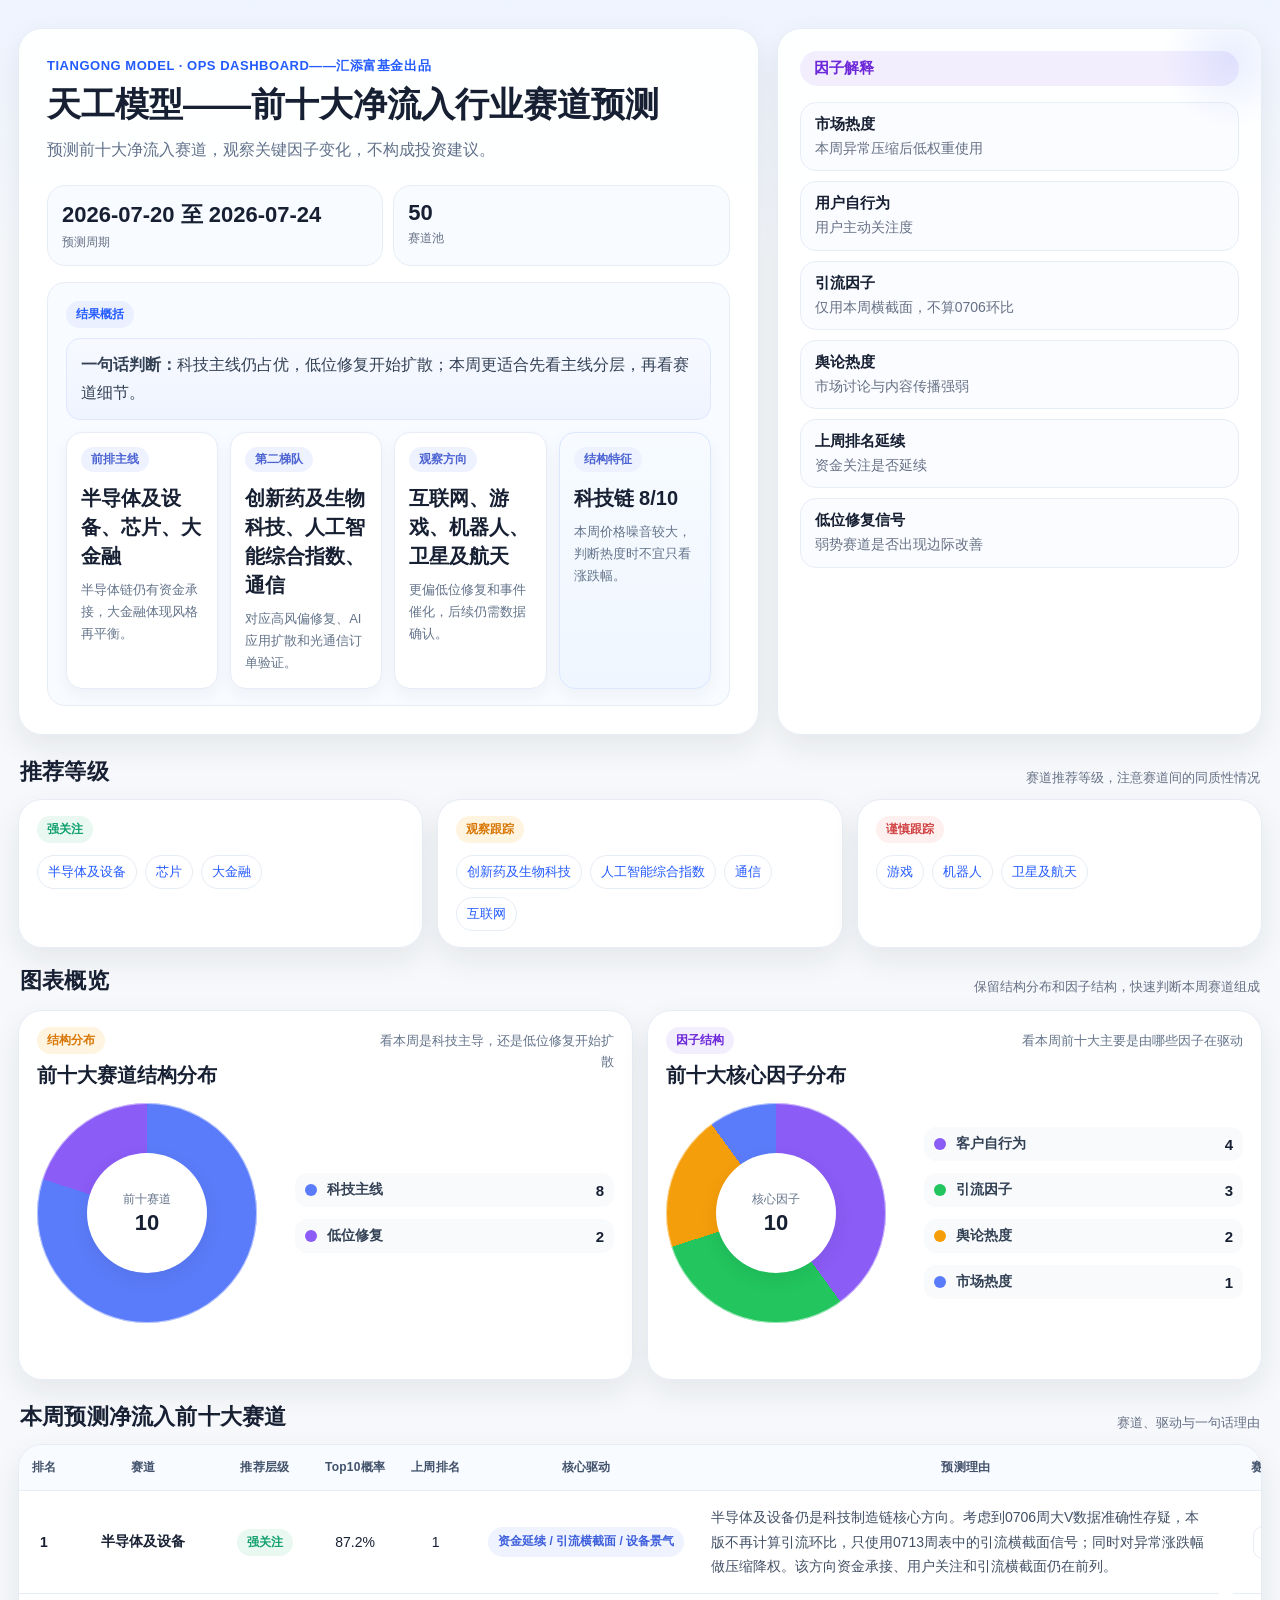
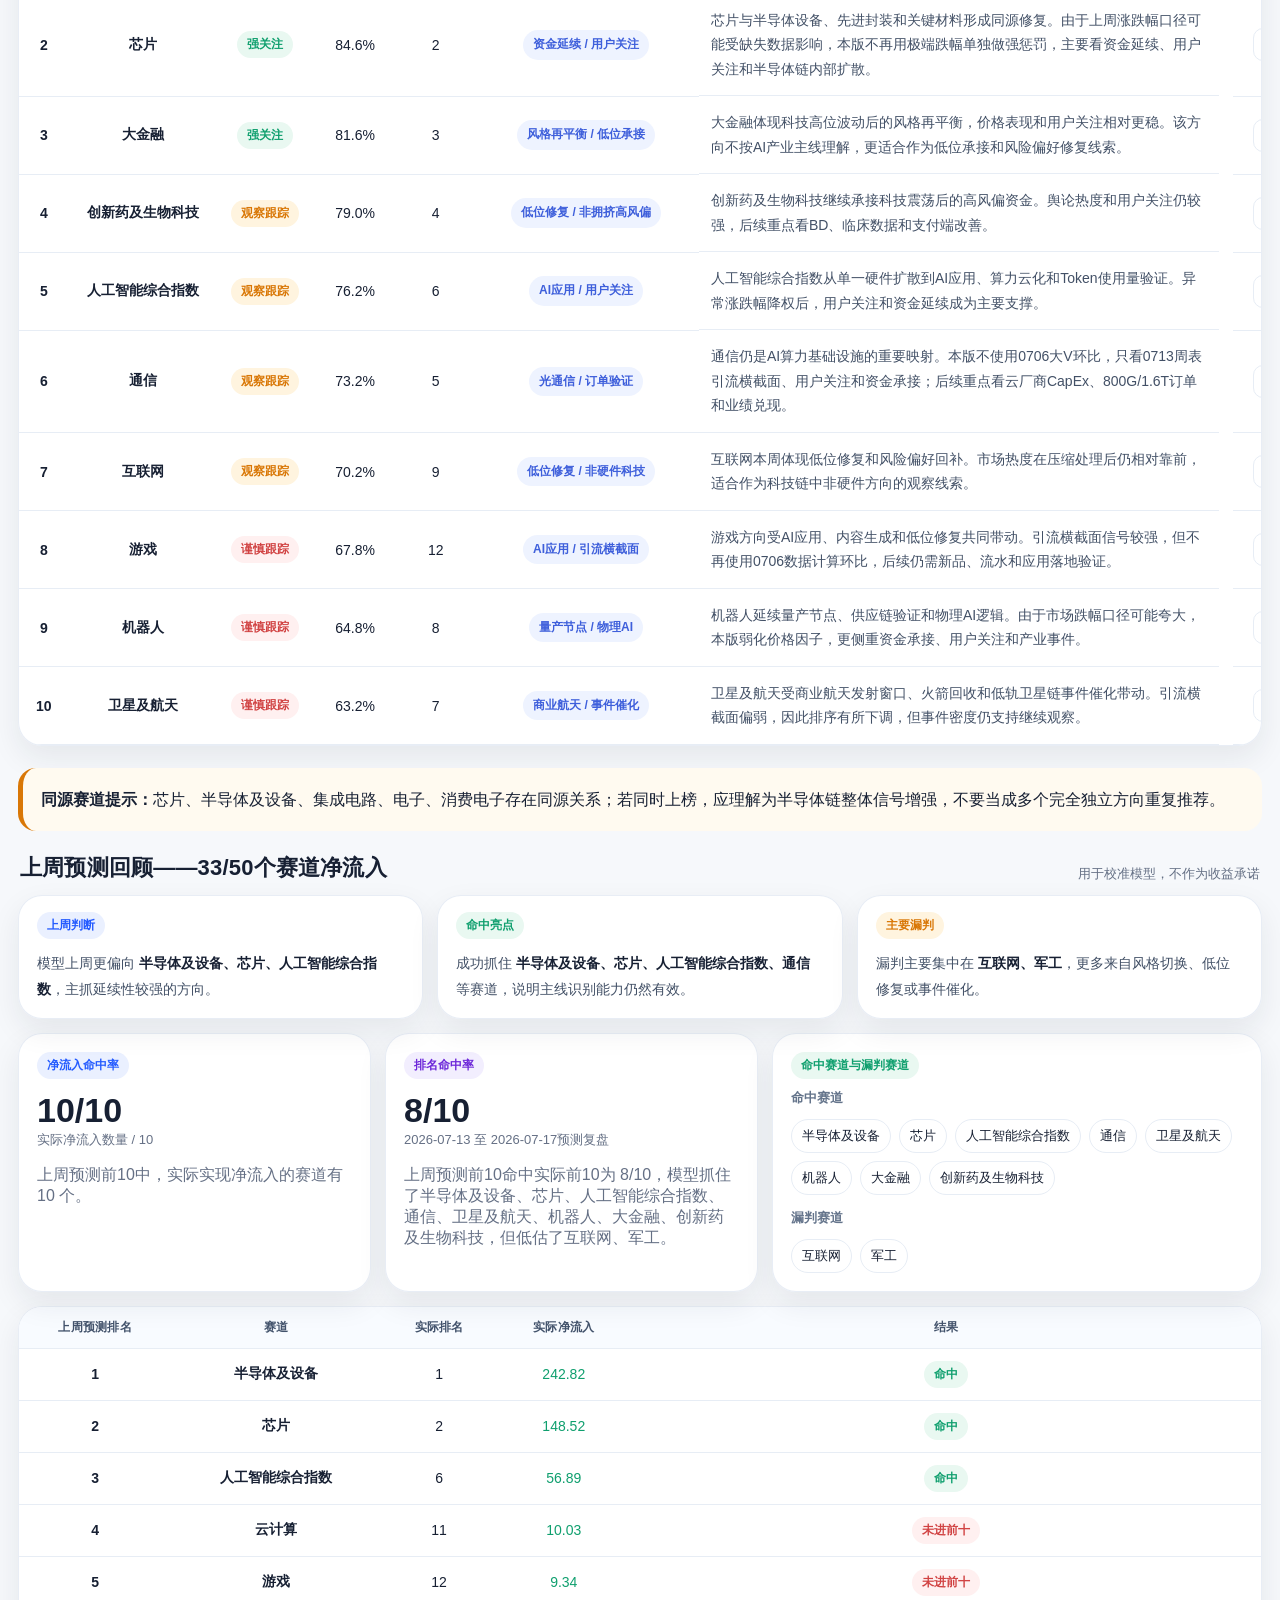
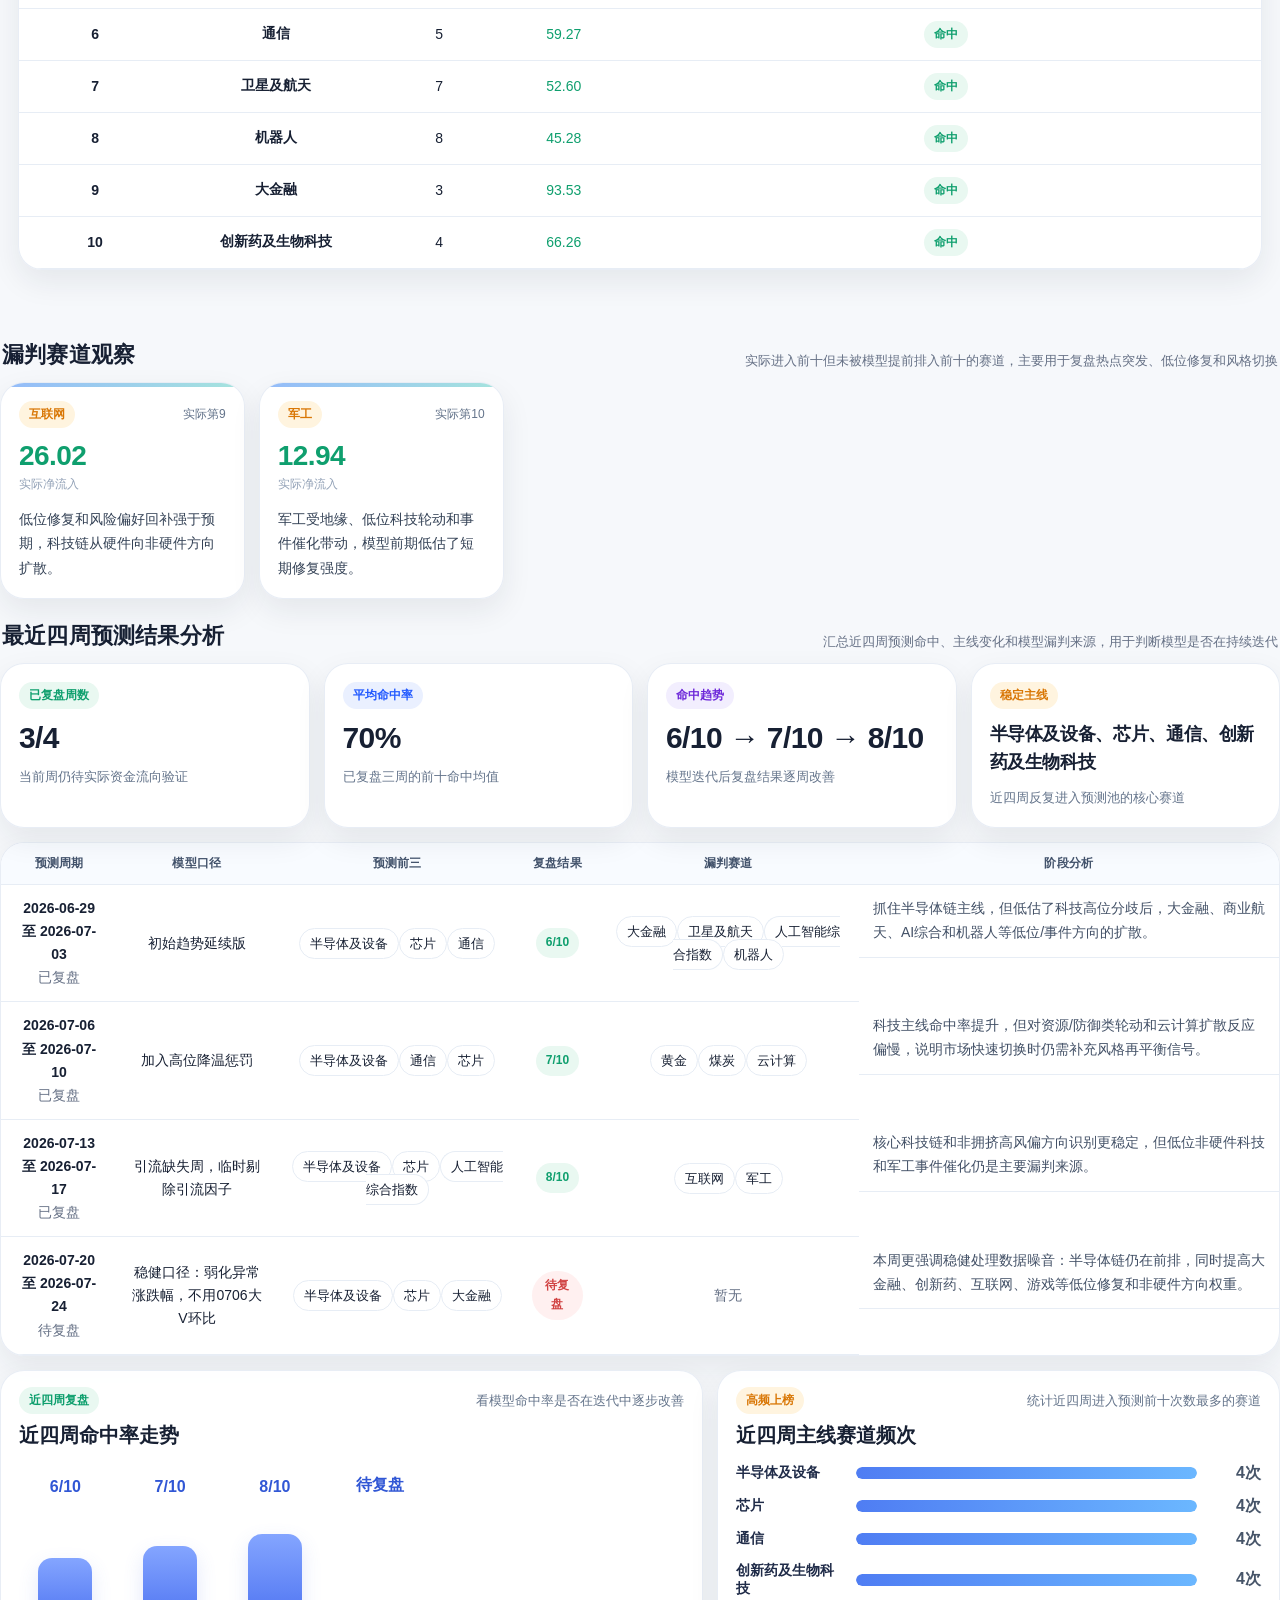
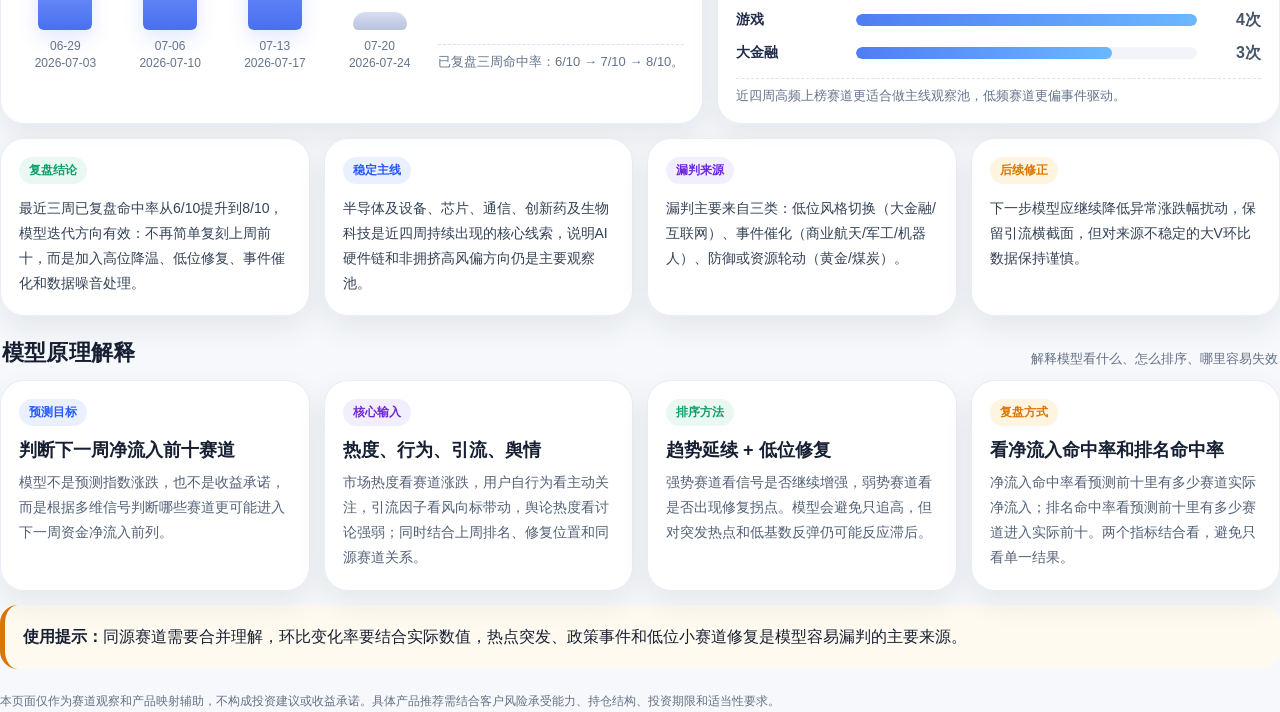
==== commit 3c78d6b9: "UP" ====
--- a/index.html
+++ b/index.html
@@ -44,8 +44,34 @@
     </div>
   </div>
 
+
+  <div class="section chart-overview-section">
+    <div class="section-title"><h2>图表概览</h2><p>保留结构分布和因子结构，快速判断本周赛道组成</p></div>
+    <div class="chart-grid chart-grid-pie chart-grid-pie-only">
+      <div class="card chart-card">
+        <div class="chart-head">
+          <div>
+            <span class="tag watch">结构分布</span>
+            <h3>前十大赛道结构分布</h3>
+          </div>
+          <p>看本周是科技主导，还是低位修复开始扩散</p>
+        </div>
+        <div id="trackStructureChart" class="donut-wrap"></div>
+      </div>
+      <div class="card chart-card">
+        <div class="chart-head">
+          <div>
+            <span class="tag purple">因子结构</span>
+            <h3>前十大核心因子分布</h3>
+          </div>
+          <p>看本周前十大主要是由哪些因子在驱动</p>
+        </div>
+        <div id="factorDonutChart" class="donut-wrap"></div>
+      </div>
+    </div>
+  </div>
   <div class="section">
-    <div class="section-title"><h2>本周预测净流入前十大赛道</h2><p>赛道逻辑、核心驱动与推荐理由</p></div>
+    <div class="section-title"><h2>本周预测净流入前十大赛道</h2><p>赛道、驱动与一句话理由</p></div>
     <div class="card table-card">
       <div class="table-wrap"><table id="top10Table"><thead><tr><th>排名</th><th>赛道</th><th>推荐层级</th><th>Top10概率</th><th>上周排名</th><th>核心驱动</th><th>预测理由</th><th>赛道净流入详情</th><th>赛道最新观点</th></tr></thead><tbody></tbody></table></div>
     </div>
@@ -57,6 +83,7 @@
 
   <div class="section">
     <div class="section-title"><h2 id="reviewTitle">上周预测回顾</h2><p>用于校准模型，不作为收益承诺</p></div>
+    <div id="reviewTimeline" class="review-timeline"></div>
     <div class="review-grid review-grid-v2">
       <div class="card review-card">
         <span class="tag info">净流入命中率</span>
@@ -119,6 +146,29 @@
           </thead>
           <tbody></tbody>
         </table>
+      </div>
+    </div>
+
+    <div class="chart-grid chart-grid-bottom">
+      <div class="card chart-card">
+        <div class="chart-head">
+          <div>
+            <span class="tag strong">近四周复盘</span>
+            <h3>近四周命中率走势</h3>
+          </div>
+          <p>看模型命中率是否在迭代中逐步改善</p>
+        </div>
+        <div id="fourWeekHitChart" class="vbar-chart"></div>
+      </div>
+      <div class="card chart-card">
+        <div class="chart-head">
+          <div>
+            <span class="tag watch">高频上榜</span>
+            <h3>近四周主线赛道频次</h3>
+          </div>
+          <p>统计近四周进入预测前十次数最多的赛道</p>
+        </div>
+        <div id="coreTrackFreqChart" class="compact-chart"></div>
       </div>
     </div>
     <div id="fourWeekConclusions" class="four-week-conclusions"></div>
@@ -243,17 +293,37 @@
   const top3 = (DATA.summary?.top3_tracks || DATA.top10.slice(0,3).map(x=>x.track)).join('、');
   const next3 = DATA.top10.slice(3,6).map(x=>x.track).join('、');
   const obs = DATA.top10.slice(6,10).map(x=>x.track).join('、');
+  const techPool = ['半导体及设备','芯片','人工智能综合指数','通信','互联网','游戏','机器人','卫星及航天','集成电路','电子','消费电子','云计算'];
+  const techCount = DATA.top10.filter(x => techPool.includes(x.track)).length;
   document.getElementById('predictionBrief').innerHTML = `
-    <div class="brief-main">本版按稳健口径处理：<b>0706周大V不计算环比</b>，0713周表大V仅作横截面引流信号；上周涨跌幅异常放大，因此市场热度压缩并降权。前列集中在<b>${top3}</b>。</div>
-    <div class="brief-grid">
-      <div><b>前排主线</b><span>${top3}：半导体链仍有资金和关注承接，大金融体现低位风格再平衡。</span></div>
-      <div><b>第二梯队</b><span>${next3}：创新药、人工智能综合指数和通信分别对应高风偏修复、AI应用扩散和光通信订单验证。</span></div>
-      <div><b>观察方向</b><span>${obs}：互联网、游戏、机器人、卫星及航天更偏低位修复和事件催化，需要后续数据继续确认。</span></div>
-      <div><b>使用提醒</b><span>本周价格数据噪音较大，不宜用单一涨跌幅判断赛道热度；同源科技链仍需合并理解，避免重复堆叠。</span></div>
+    <div class="brief-banner"><b>一句话判断：</b>科技主线仍占优，低位修复开始扩散；本周更适合先看主线分层，再看赛道细节。</div>
+    <div class="brief-cards">
+      <div class="brief-card">
+        <span class="brief-kicker">前排主线</span>
+        <b>${top3}</b>
+        <p>半导体链仍有资金承接，大金融体现风格再平衡。</p>
+      </div>
+      <div class="brief-card">
+        <span class="brief-kicker">第二梯队</span>
+        <b>${next3}</b>
+        <p>对应高风偏修复、AI应用扩散和光通信订单验证。</p>
+      </div>
+      <div class="brief-card">
+        <span class="brief-kicker">观察方向</span>
+        <b>${obs}</b>
+        <p>更偏低位修复和事件催化，后续仍需数据确认。</p>
+      </div>
+      <div class="brief-card highlight">
+        <span class="brief-kicker">结构特征</span>
+        <b>科技链 ${techCount}/10</b>
+        <p>本周价格噪音较大，判断热度时不宜只看涨跌幅。</p>
+      </div>
     </div>`;
   document.getElementById('compliance').textContent = DATA.ops_summary.compliance;
-  renderTop10(); renderReview(); renderMissedReasons(); renderFourWeekAnalysis();
-}
+  renderTop10(); renderCharts(); renderReview(); renderMissedReasons(); renderFourWeekAnalysis();
+}
+
+
 function renderTop10(){
   const tb=document.querySelector('#top10Table tbody');
   tb.innerHTML = DATA.top10.map(r=>{
@@ -320,12 +390,127 @@
     </tr>
   `).join('');
 
+  renderFourWeekCharts(box);
+
   cons.innerHTML = (box.conclusions || []).map((t, idx) => `
     <div class="card four-week-conclusion-card">
       <span class="tag ${idx===0?'strong':idx===1?'info':idx===2?'purple':'watch'}">${idx===0?'复盘结论':idx===1?'稳定主线':idx===2?'漏判来源':'后续修正'}</span>
       <p>${t}</p>
     </div>
   `).join('');
+}
+
+
+function renderCharts(){
+  renderTrackStructureChart();
+  renderFactorDonutChart();
+}
+
+
+function buildDonut(containerId, items, totalText, centerLabel){
+  const wrap = document.getElementById(containerId);
+  if(!wrap) return;
+  const total = items.reduce((s, x) => s + x.value, 0) || 1;
+  let acc = 0;
+  const gradient = items.map(it => {
+    const start = (acc / total) * 360;
+    acc += it.value;
+    const end = (acc / total) * 360;
+    return `${it.color} ${start}deg ${end}deg`;
+  }).join(', ');
+  wrap.innerHTML = `
+    <div class="donut-box">
+      <div class="donut-chart" style="background: conic-gradient(${gradient})">
+        <div class="donut-hole">
+          <span>${centerLabel}</span>
+          <b>${totalText}</b>
+        </div>
+      </div>
+      <div class="donut-legend">
+        ${items.map(it => `<div class="legend-item"><span class="legend-dot" style="background:${it.color}"></span><span class="legend-name">${it.name}</span><b class="legend-value">${it.value}</b></div>`).join('')}
+      </div>
+    </div>`;
+}
+
+function renderTrackStructureChart(){
+  const top10 = DATA.top10 || [];
+  const techPool = ['半导体及设备','芯片','人工智能综合指数','通信','互联网','游戏','机器人','卫星及航天','集成电路','电子','消费电子','云计算'];
+  const repairPool = ['大金融','创新药及生物科技','传统医药','食品饮料','家电','公用事业','煤炭','油气石化','黄金'];
+  let tech = 0, repair = 0, other = 0;
+  top10.forEach(r => {
+    if(techPool.includes(r.track)) tech += 1;
+    else if(repairPool.includes(r.track)) repair += 1;
+    else other += 1;
+  });
+  buildDonut('trackStructureChart', [
+    {name:'科技主线', value:tech, color:'#5b7cfa'},
+    {name:'低位修复', value:repair, color:'#8b5cf6'},
+    {name:'其他方向', value:other, color:'#7cc6ff'}
+  ].filter(x=>x.value>0), `${top10.length}`, '前十赛道');
+}
+
+function renderFactorDonutChart(){
+  const map = new Map();
+  (DATA.top10 || []).forEach(r=>{
+    const key = displayFactorName(r.key_factor) || '其他';
+    map.set(key, (map.get(key)||0)+1);
+  });
+  const palette = {
+    '市场热度':'#5b7cfa',
+    '客户自行为':'#8b5cf6',
+    '引流因子':'#22c55e',
+    '舆论热度':'#f59e0b',
+    '其他':'#7cc6ff'
+  };
+  const items = Array.from(map.entries()).sort((a,b)=>b[1]-a[1]).map(([name, value]) => ({name, value, color: palette[name] || '#7cc6ff'}));
+  buildDonut('factorDonutChart', items, `${DATA.top10.length}`, '核心因子');
+}
+
+
+function renderFourWeekCharts(box){
+  renderFourWeekHitChart(box);
+  renderCoreTrackFreqChart(box);
+}
+
+function renderFourWeekHitChart(box){
+  const wrap = document.getElementById('fourWeekHitChart');
+  if(!wrap) return;
+  const weeks = (box.weeks || []).slice(-4);
+  const vals = weeks.map(w => {
+    if(!w.hit || w.hit === '待复盘') return null;
+    const m = String(w.hit).match(/(\d+)\/(\d+)/);
+    return m ? Number(m[1]) : null;
+  });
+  const max = 10;
+  wrap.innerHTML = weeks.map((w, idx) => {
+    const v = vals[idx];
+    const h = v == null ? 18 : Math.max(20, v / max * 120);
+    const lbl = w.period.slice(5).replace(' 至 ','<br>');
+    return `<div class="vbar-item ${v == null ? 'pending' : ''}">
+      <div class="vbar-top">${w.hit || '--'}</div>
+      <div class="vbar-col"><div class="vbar-fill" style="height:${h}px"></div></div>
+      <div class="vbar-label">${lbl}</div>
+    </div>`;
+  }).join('') + `<div class="chart-footnote">已复盘三周命中率：${box.hit_trend || '--'}。</div>`;
+}
+
+function renderCoreTrackFreqChart(box){
+  const wrap = document.getElementById('coreTrackFreqChart');
+  if(!wrap) return;
+  const freq = new Map();
+  (box.weeks || []).forEach(w => {
+    (w.top10 || []).forEach(track => freq.set(track, (freq.get(track)||0)+1));
+  });
+  const rows = Array.from(freq.entries()).sort((a,b)=>b[1]-a[1]).slice(0,6);
+  const max = Math.max(...rows.map(r=>r[1]), 1);
+  wrap.innerHTML = rows.map(([name, count]) => {
+    const width = count / max * 100;
+    return `<div class="compact-row">
+      <div class="compact-title">${name}</div>
+      <div class="compact-bar"><div class="compact-fill alt" style="width:${width}%"></div></div>
+      <div class="compact-value">${count}次</div>
+    </div>`;
+  }).join('') + `<div class="chart-footnote">近四周高频上榜赛道更适合做主线观察池，低频赛道更偏事件驱动。</div>`;
 }
 
 
@@ -346,6 +531,24 @@
   document.getElementById('reviewSummary').textContent = rev.summary || '';
   document.getElementById('reviewHits').innerHTML = (rev.hits||[]).map(staticChip).join('') || '<span class="muted">暂无</span>';
   document.getElementById('reviewMissed').innerHTML = (rev.missed_actual_top10||[]).map(staticChip).join('') || '<span class="muted">暂无</span>';
+  const timeline = document.getElementById('reviewTimeline');
+  if(timeline){
+    const hitText = (rev.hits||[]).slice(0,4).join('、') || '暂无';
+    const missedText = (rev.missed_actual_top10||[]).slice(0,3).join('、') || '暂无';
+    timeline.innerHTML = `
+      <div class="card review-line-card">
+        <span class="tag info">上周判断</span>
+        <p>模型上周更偏向 <b>${(pred.slice(0,3).map(x=>x.track).join('、')) || '--'}</b>，主抓延续性较强的方向。</p>
+      </div>
+      <div class="card review-line-card">
+        <span class="tag strong">命中亮点</span>
+        <p>成功抓住 <b>${hitText}</b> 等赛道，说明主线识别能力仍然有效。</p>
+      </div>
+      <div class="card review-line-card">
+        <span class="tag watch">主要漏判</span>
+        <p>漏判主要集中在 <b>${missedText}</b>，更多来自风格切换、低位修复或事件催化。</p>
+      </div>`;
+  }
   document.querySelector('#reviewTable tbody').innerHTML = pred.map(r=>`<tr><td class="rank">${r.pred_rank}</td><td><b>${r.track}</b></td><td class="num">${r.actual_rank??'--'}</td><td class="num ${moneyClass(r.actual_net_inflow)}">${fmtMoney(r.actual_net_inflow)}</td><td>${r.hit?'<span class="tag strong">命中</span>':'<span class="tag caution">未进前十</span>'}</td></tr>`).join('') || '<tr><td colspan="5" class="empty">暂无复盘数据</td></tr>';
 }
 init().catch(err=>{document.body.innerHTML='<div class="wrap"><div class="card action-card"><h2>数据加载失败</h2><p>'+err.message+'</p><p class="muted">请确认 assets/latest-data.js 已随网站一起上传。</p></div></div>'});
--- a/assets/style.css
+++ b/assets/style.css
@@ -519,3 +519,206 @@
   .four-week-kpis,.four-week-conclusions{grid-template-columns:1fr}
   .four-week-analysis-cell{min-width:280px}
 }
+
+
+/* v54 charts */
+.chart-grid{display:grid;grid-template-columns:1.25fr 1fr;gap:14px;align-items:stretch}
+.chart-grid-bottom{margin-top:14px}
+.chart-card{padding:18px}
+.chart-head{display:flex;align-items:flex-start;justify-content:space-between;gap:16px;margin-bottom:14px}
+.chart-head h3{margin:8px 0 0;font-size:20px;color:#172033}
+.chart-head p{margin:4px 0 0;color:#64748b;font-size:13px;line-height:1.6;max-width:240px;text-align:right}
+.hbar-chart{display:flex;flex-direction:column;gap:10px}
+.hbar-row{display:grid;grid-template-columns:180px 1fr;gap:14px;align-items:center}
+.hbar-label{display:flex;align-items:center;gap:10px;min-width:0}
+.hbar-rank{width:26px;height:26px;border-radius:999px;background:#e8eefc;color:#3157d5;font-weight:800;font-size:12px;display:flex;align-items:center;justify-content:center;flex:0 0 auto}
+.hbar-name{font-weight:700;color:#172033;white-space:nowrap;overflow:hidden;text-overflow:ellipsis}
+.hbar-main{display:flex;align-items:center;gap:10px}
+.hbar-track{height:12px;background:#eef2ff;border-radius:999px;overflow:hidden;flex:1}
+.hbar-fill{height:100%;border-radius:999px;background:linear-gradient(90deg,#5b7cfa 0%, #81a5ff 100%)}
+.hbar-value{min-width:52px;text-align:right;font-weight:700;color:#3157d5;font-variant-numeric:tabular-nums}
+.compact-chart{display:flex;flex-direction:column;gap:12px}
+.compact-row{display:grid;grid-template-columns:110px 1fr 54px;gap:10px;align-items:center}
+.compact-title{font-weight:700;color:#1f2b48;font-size:14px}
+.compact-bar{height:12px;background:#f1f5f9;border-radius:999px;overflow:hidden}
+.compact-fill{height:100%;border-radius:999px;background:linear-gradient(90deg,#9b8afb 0%,#c0b5ff 100%)}
+.compact-fill.alt{background:linear-gradient(90deg,#4f7df3 0%,#6bb7ff 100%)}
+.compact-value{text-align:right;font-weight:700;color:#475569;font-variant-numeric:tabular-nums}
+.chart-footnote{margin-top:2px;padding-top:6px;font-size:13px;line-height:1.7;color:#64748b;border-top:1px dashed #d9e2f2}
+.vbar-chart{display:flex;align-items:flex-end;justify-content:space-between;gap:12px;padding-top:10px;min-height:210px;flex-wrap:wrap}
+.vbar-item{display:flex;flex-direction:column;align-items:center;justify-content:flex-end;gap:8px;flex:1;min-width:92px}
+.vbar-top{font-weight:800;color:#3157d5;font-variant-numeric:tabular-nums}
+.vbar-col{height:126px;display:flex;align-items:flex-end;justify-content:center;width:100%}
+.vbar-fill{width:54px;border-radius:14px 14px 6px 6px;background:linear-gradient(180deg,#84a5ff 0%,#496ff0 100%);box-shadow:0 8px 20px rgba(79,109,230,.16)}
+.vbar-item.pending .vbar-fill{background:linear-gradient(180deg,#d7def0 0%,#b7c3de 100%);box-shadow:none}
+.vbar-label{text-align:center;color:#64748b;font-size:12px;line-height:1.45}
+@media(max-width:1100px){.chart-grid{grid-template-columns:1fr}.chart-head p{text-align:left;max-width:none}.hbar-row{grid-template-columns:1fr}.compact-row{grid-template-columns:96px 1fr 46px}}
+@media(max-width:700px){.vbar-item{min-width:72px}.vbar-fill{width:38px}.chart-card{padding:15px}}
+
+
+/* v55 display-first adjustments */
+.summary-box{padding:18px 18px 16px}
+.brief-banner{padding:12px 14px;border-radius:14px;background:linear-gradient(180deg,#f7f9ff 0%,#eff4ff 100%);border:1px solid #dfe8ff;color:#334155;line-height:1.75;margin-top:10px}
+.brief-cards{display:grid;grid-template-columns:repeat(4,minmax(0,1fr));gap:12px;margin-top:12px}
+.brief-card{padding:14px;border-radius:16px;background:#fff;border:1px solid #e7ecf8;box-shadow:0 6px 16px rgba(31,41,55,.05);min-height:124px}
+.brief-card.highlight{background:linear-gradient(180deg,#f7fbff 0%,#eff6ff 100%);border-color:#d9e8ff}
+.brief-kicker{display:inline-block;padding:4px 10px;border-radius:999px;background:#eef2ff;color:#4c63d2;font-size:12px;font-weight:700}
+.brief-card b{display:block;margin-top:12px;font-size:20px;line-height:1.45;color:#172033}
+.brief-card p{margin:8px 0 0;color:#64748b;font-size:13px;line-height:1.7}
+.chart-overview-section{margin-top:8px}
+.chart-card{padding:16px 18px}
+.section-title h2{letter-spacing:.2px}
+.action-card{padding:16px 18px}
+.action-card .chips{margin-top:12px}
+#top10Table td{vertical-align:middle !important}
+#top10Table td:nth-child(2){min-width:120px}
+#top10Table td:nth-child(6){min-width:170px}
+#top10Table td:nth-child(7){max-width:360px}
+.reason-cell{line-height:1.7;color:#425066;display:-webkit-box;-webkit-line-clamp:2;-webkit-box-orient:vertical;overflow:hidden}
+.factor-pill{display:inline-flex;align-items:center;padding:6px 10px;border-radius:999px;background:#eef3ff;color:#3e5fdb;font-weight:700;font-size:12px;white-space:nowrap}
+.table-card .table-wrap{overflow-x:auto}
+#fourWeekTable td:nth-child(6){max-width:420px;line-height:1.7;color:#425066;display:-webkit-box;-webkit-line-clamp:3;-webkit-box-orient:vertical;overflow:hidden}
+.review-card{padding:18px}
+.missed-item-card{padding:18px}
+@media(max-width:1200px){
+  .brief-cards{grid-template-columns:repeat(2,minmax(0,1fr))}
+}
+@media(max-width:900px){
+  #top10Table td:nth-child(7){max-width:280px}
+}
+@media(max-width:700px){
+  .brief-cards{grid-template-columns:1fr}
+  .brief-card{min-height:auto}
+  .brief-card b{font-size:18px}
+}
+
+
+/* v56 display-first optimization */
+.insight-strip{display:grid;grid-template-columns:repeat(4,minmax(0,1fr));gap:12px;margin-top:12px}
+.insight-card{background:#fff;border:1px solid #e7ecf8;border-radius:16px;padding:14px 14px 12px;box-shadow:0 4px 12px rgba(31,41,55,.04)}
+.insight-card.highlight{background:linear-gradient(180deg,#f6faff 0%,#eef5ff 100%);border-color:#d9e8ff}
+.insight-label{display:inline-block;padding:4px 10px;border-radius:999px;background:#eef2ff;color:#4c63d2;font-size:12px;font-weight:700}
+.insight-card b{display:block;margin-top:10px;font-size:24px;line-height:1.2;color:#172033}
+.insight-card p{margin:8px 0 0;font-size:13px;line-height:1.7;color:#64748b}
+.hero-side.factor-card{position:relative;overflow:hidden}
+.hero-side.factor-card:after{content:'';position:absolute;right:-40px;top:-40px;width:140px;height:140px;border-radius:50%;background:radial-gradient(circle,rgba(91,124,250,.12) 0%,rgba(91,124,250,0) 70%)}
+.view-quick-cards{display:grid;grid-template-columns:repeat(3,minmax(0,1fr));gap:14px;margin:16px 0}
+.quick-view-card{padding:16px 18px;border-radius:18px}
+.quick-view-card p{margin:12px 0 0;color:#334155;line-height:1.8;font-size:14px}
+.clean-text-list li{line-height:1.85}
+.view-clean-card h2{display:flex;align-items:center;gap:8px}
+.plain-chip-grid{gap:10px}
+@media(max-width:1200px){.insight-strip{grid-template-columns:repeat(2,minmax(0,1fr))}}
+@media(max-width:900px){.view-quick-cards{grid-template-columns:1fr}.insight-strip{grid-template-columns:1fr}}
+
+
+/* v57 further optimization */
+.spotlight-grid{display:grid;grid-template-columns:repeat(3,minmax(0,1fr));gap:14px}
+.spotlight-card{padding:18px 18px 16px;position:relative;overflow:hidden}
+.spotlight-card:before{content:'';position:absolute;right:-24px;top:-24px;width:110px;height:110px;border-radius:50%;background:radial-gradient(circle,rgba(91,124,250,.12) 0%,rgba(91,124,250,0) 72%)}
+.spotlight-top{display:flex;align-items:center;gap:14px;position:relative;z-index:1}
+.spotlight-rank{width:46px;height:46px;border-radius:16px;background:linear-gradient(180deg,#eef3ff 0%,#dde8ff 100%);color:#3f62dd;font-weight:800;font-size:18px;display:flex;align-items:center;justify-content:center;box-shadow:inset 0 0 0 1px #d7e2ff}
+.spotlight-title{font-size:22px;font-weight:800;color:#172033;line-height:1.2}
+.spotlight-sub{margin-top:4px;color:#64748b;font-size:13px;line-height:1.6}
+.spotlight-driver{margin-top:14px}
+.spotlight-reason{margin:12px 0 0;color:#425066;line-height:1.8;font-size:14px;min-height:78px}
+.spotlight-actions{display:flex;gap:10px;flex-wrap:wrap;margin-top:14px}
+.review-timeline{display:grid;grid-template-columns:repeat(3,minmax(0,1fr));gap:14px;margin-bottom:14px}
+.review-line-card{padding:16px 18px;position:relative}
+.review-line-card p{margin:12px 0 0;color:#425066;line-height:1.8;font-size:14px}
+.review-line-card b{color:#172033}
+.review-table-card{margin-top:14px}
+#reviewTable tbody tr:hover,#top10Table tbody tr:hover,#fourWeekTable tbody tr:hover{background:#fafcff}
+#top10Table .btn,#top10Table .btn.primary{padding:7px 10px;font-size:12px;border-radius:10px}
+@media(max-width:1200px){.spotlight-grid,.review-timeline{grid-template-columns:1fr}}
+
+
+/* v58 donut charts */
+.chart-grid-pie{margin-top:14px;grid-template-columns:1fr 1fr}
+.donut-wrap{min-height:260px}
+.donut-box{display:grid;grid-template-columns:220px 1fr;gap:18px;align-items:center}
+.donut-chart{width:200px;height:200px;border-radius:50%;display:flex;align-items:center;justify-content:center;box-shadow:inset 0 0 0 1px rgba(255,255,255,.55)}
+.donut-hole{width:112px;height:112px;border-radius:50%;background:#fff;display:flex;flex-direction:column;align-items:center;justify-content:center;box-shadow:0 6px 18px rgba(15,23,42,.08)}
+.donut-hole span{font-size:12px;color:#64748b;line-height:1.4}
+.donut-hole b{margin-top:4px;font-size:22px;color:#172033;line-height:1.1}
+.donut-legend{display:flex;flex-direction:column;gap:12px}
+.legend-item{display:grid;grid-template-columns:12px 1fr auto;align-items:center;gap:10px;padding:8px 10px;border-radius:12px;background:#f8fafc}
+.legend-dot{width:12px;height:12px;border-radius:50%}
+.legend-name{font-size:14px;color:#334155;font-weight:700}
+.legend-value{font-size:15px;color:#172033}
+@media(max-width:1100px){.chart-grid-pie{grid-template-columns:1fr}.donut-box{grid-template-columns:1fr;justify-items:center}.donut-legend{width:100%}}
+@media(max-width:700px){.donut-chart{width:170px;height:170px}.donut-hole{width:98px;height:98px}.donut-box{gap:14px}}
+
+
+/* v60: widen main table and keep donut charts */
+.wrap{
+  max-width:1480px !important;
+}
+#top10Table{
+  min-width:1460px;
+}
+#top10Table th,
+#top10Table td{
+  padding:14px 12px;
+}
+#top10Table td:nth-child(2){
+  min-width:145px;
+}
+#top10Table td:nth-child(6){
+  min-width:210px;
+}
+#top10Table td:nth-child(7){
+  min-width:430px;
+  max-width:520px;
+  white-space:normal !important;
+}
+#top10Table .reason-cell{
+  display:-webkit-box;
+  -webkit-line-clamp:3;
+  -webkit-box-orient:vertical;
+  overflow:hidden;
+  line-height:1.75;
+}
+#top10Table td:nth-child(8),
+#top10Table td:nth-child(9){
+  min-width:120px;
+}
+#top10Table .btn{
+  white-space:nowrap;
+}
+.chart-grid-pie-only{
+  grid-template-columns:1fr 1fr;
+}
+.chart-grid-pie-only .chart-card{
+  min-height:330px;
+}
+.chart-grid-pie-only .donut-box{
+  grid-template-columns:240px 1fr;
+}
+.chart-grid-pie-only .donut-chart{
+  width:220px;
+  height:220px;
+}
+.chart-grid-pie-only .donut-hole{
+  width:120px;
+  height:120px;
+}
+.chart-overview-section{
+  margin-top:18px;
+}
+.spotlight-section,
+#top3Spotlight,
+#insightStrip,
+#top10ProbChart,
+#factorMixChart{
+  display:none !important;
+}
+@media(max-width:1100px){
+  .chart-grid-pie-only{
+    grid-template-columns:1fr;
+  }
+  .chart-grid-pie-only .donut-box{
+    grid-template-columns:1fr;
+    justify-items:center;
+  }
+}
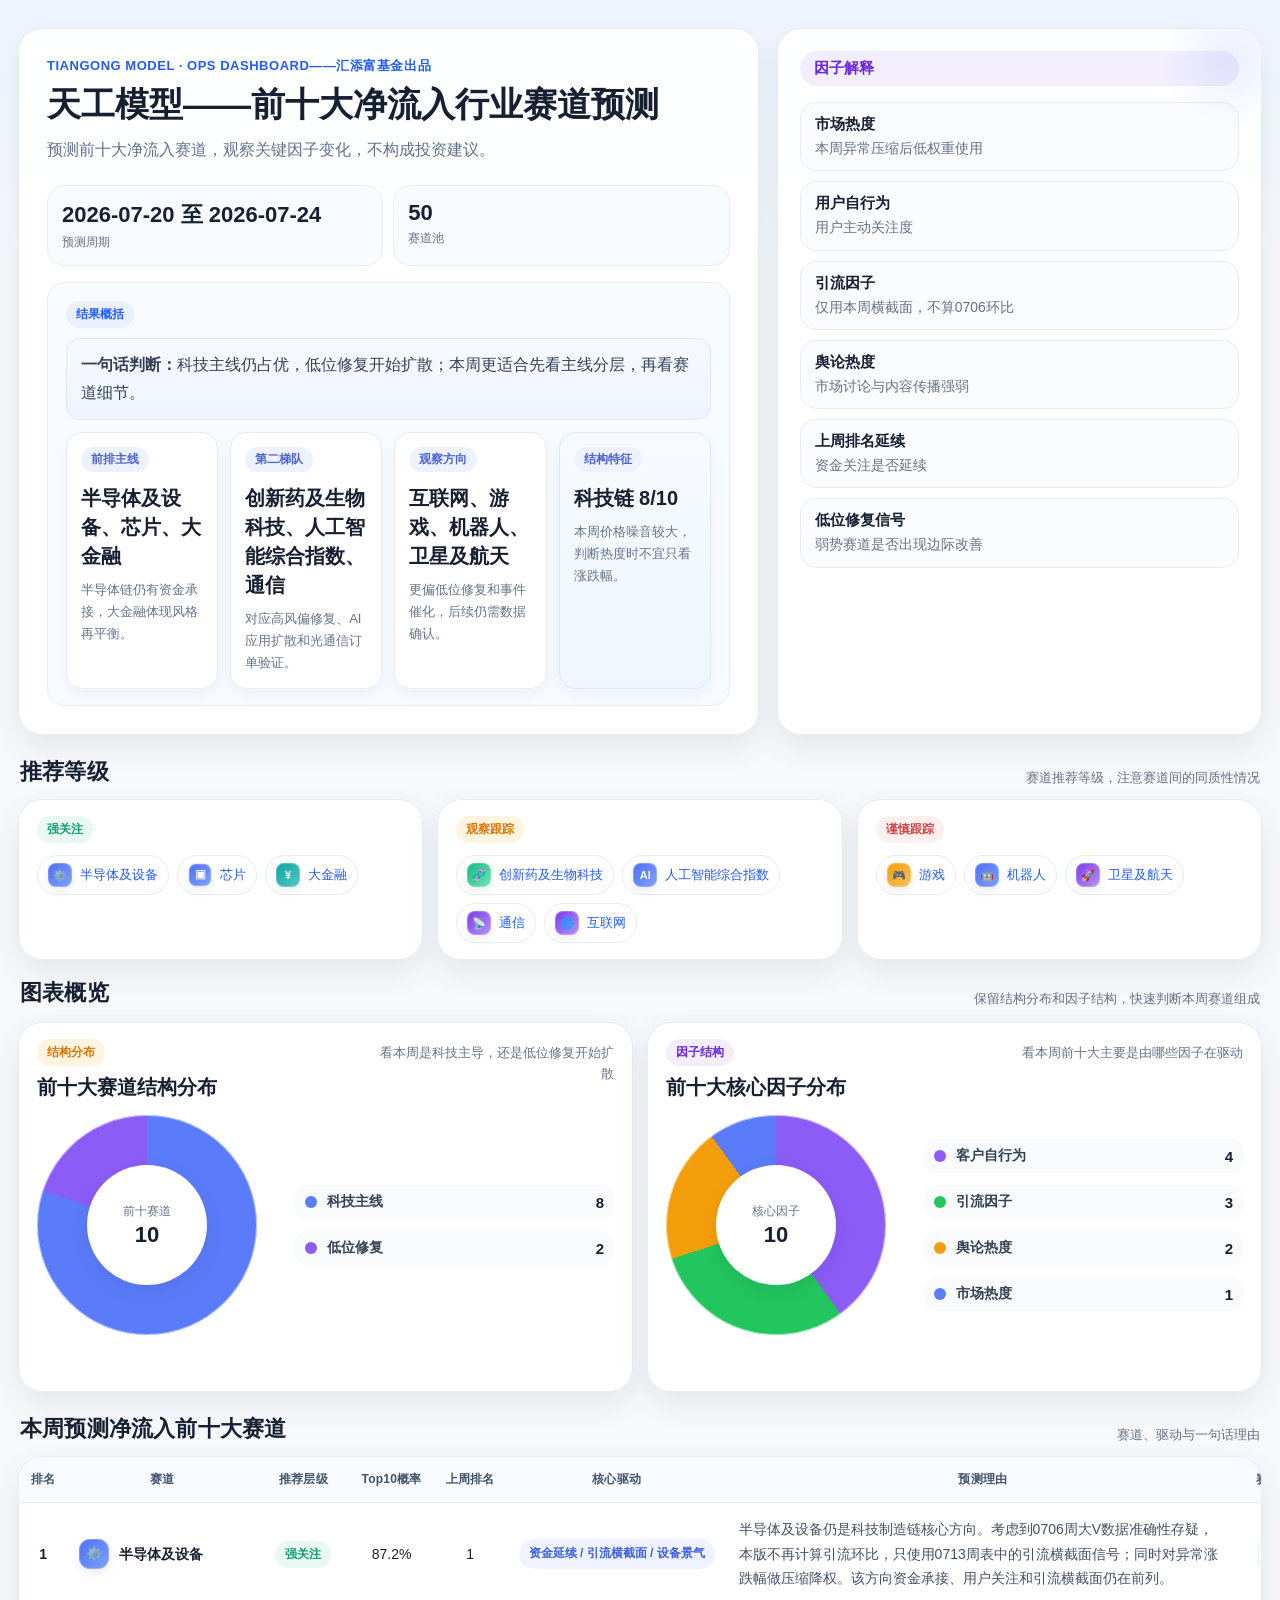
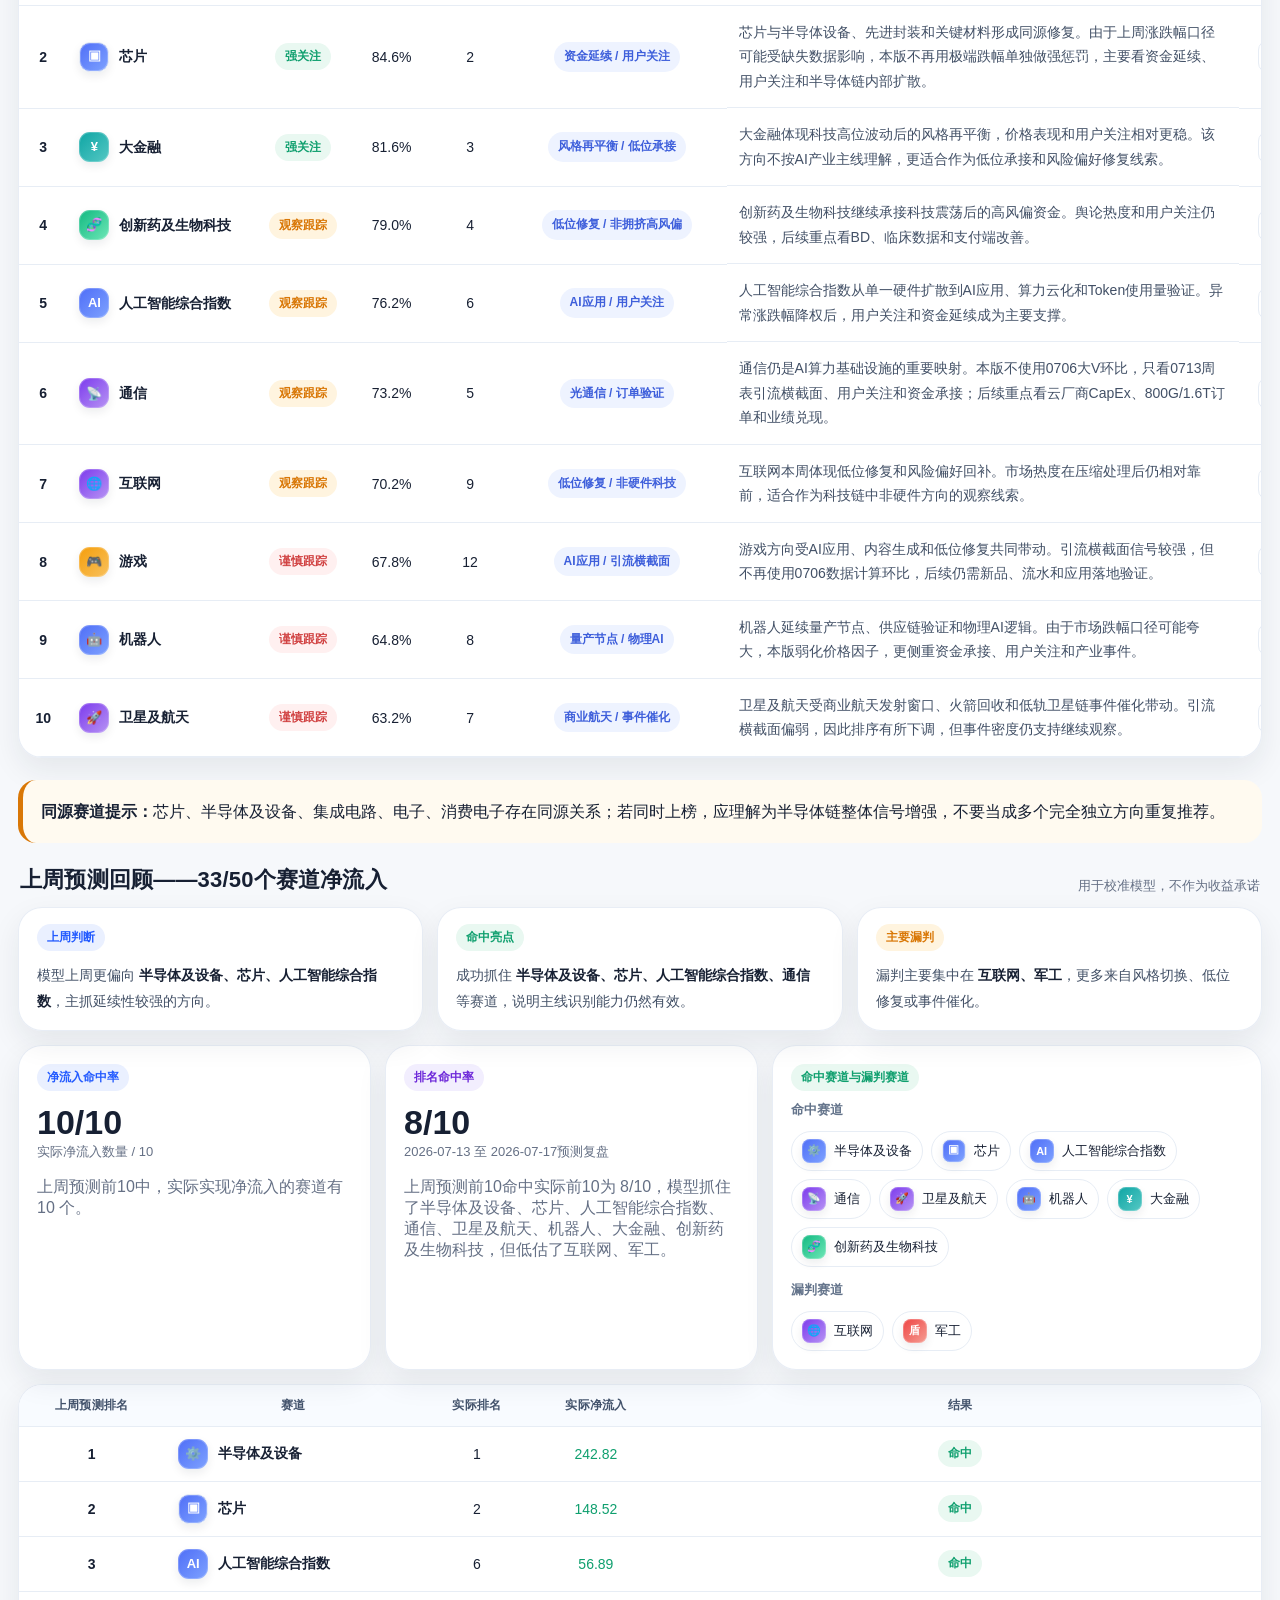
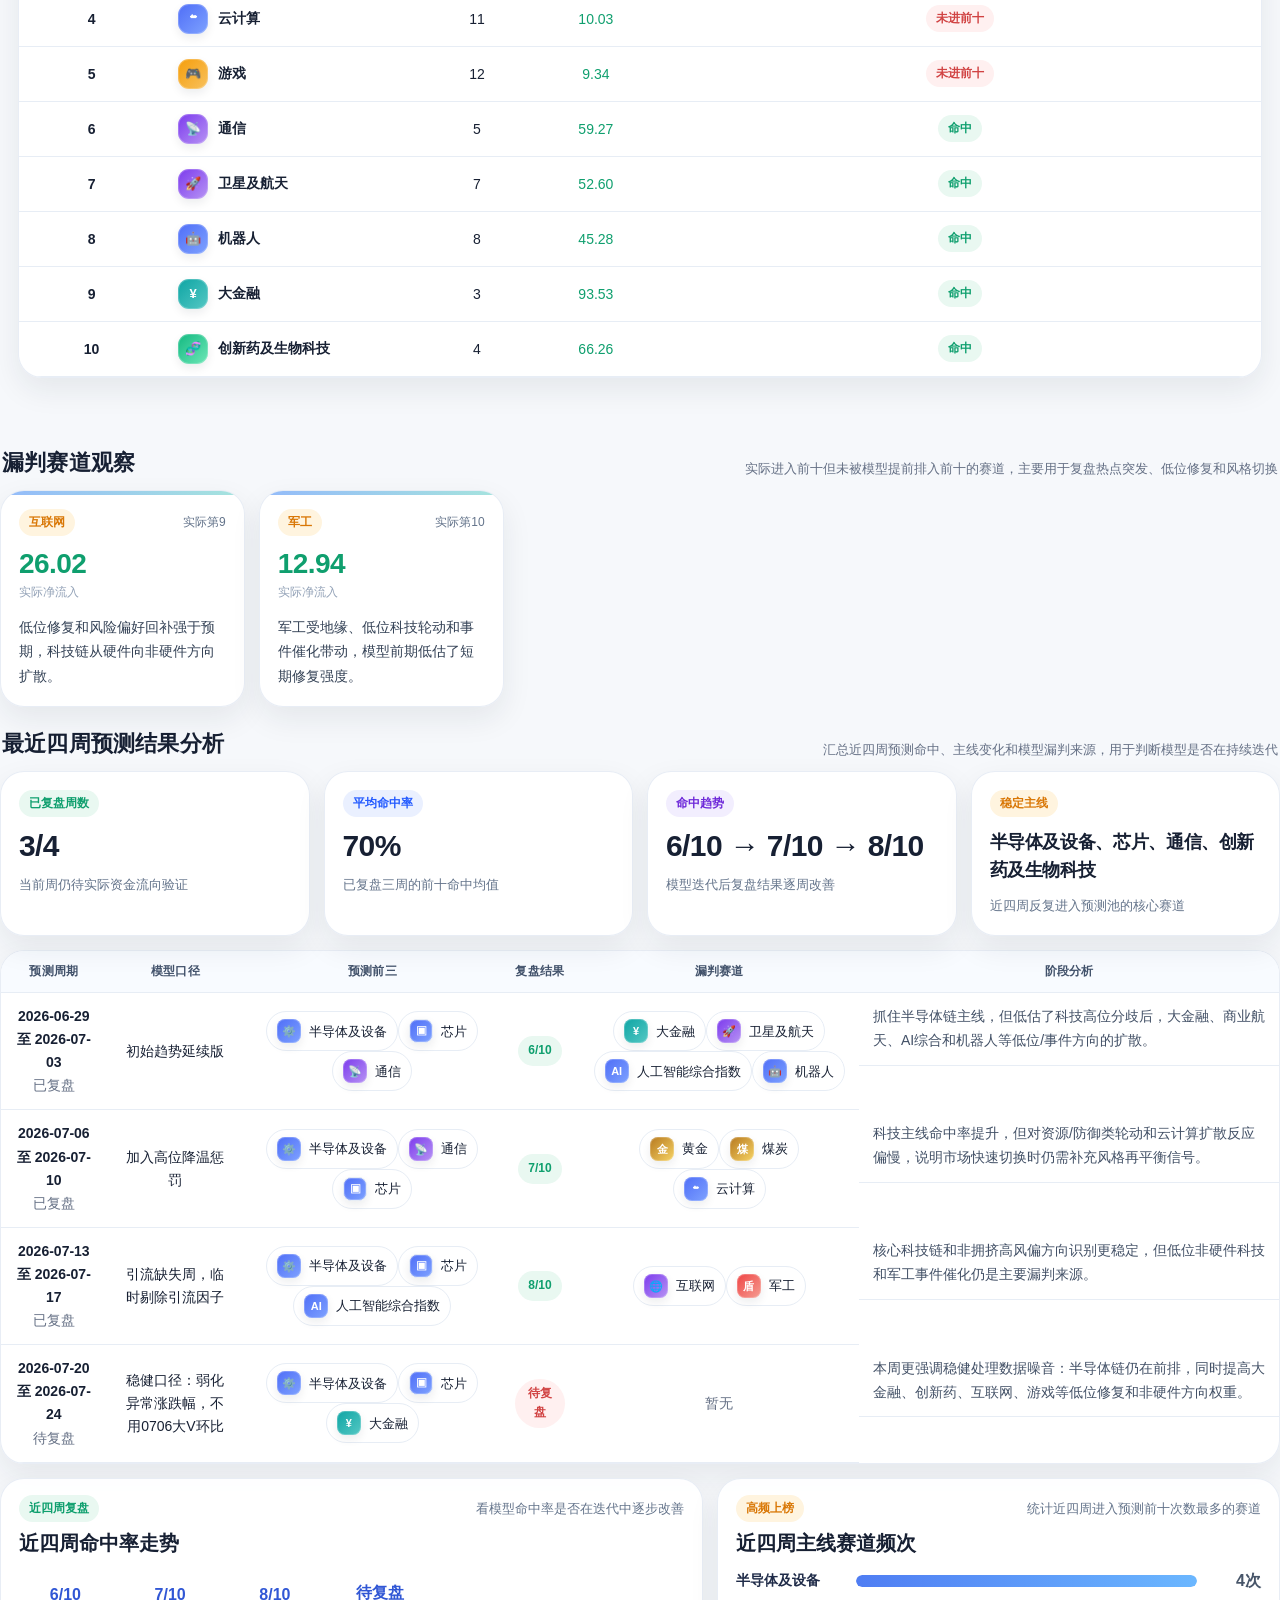
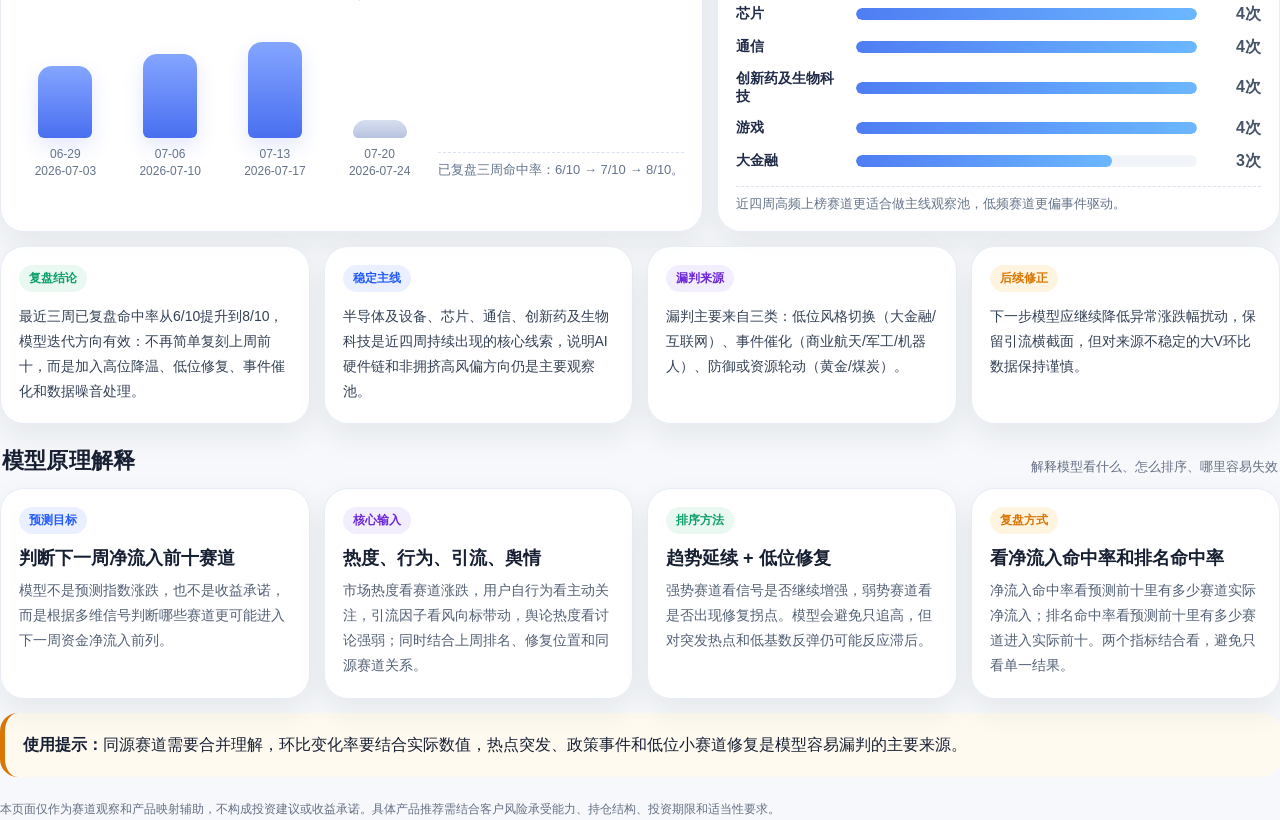
==== commit 917961eb: "UP" ====
--- a/index.html
+++ b/index.html
@@ -230,8 +230,35 @@
 const tierClass=t=> t==='强关注'?'strong':(t==='观察跟踪'?'watch':(t==='谨慎跟踪'?'caution':'info'));
 function link(track, count){return `<a class="btn" href="details/index.html?track=${encodeURIComponent(track)}">净流入详情</a>`}
 function viewLink(track){return `<a class="btn" href="views/index.html?track=${encodeURIComponent(track)}">最新观点</a>`}
-function chip(track){return `<a class="chip" href="details/index.html?track=${encodeURIComponent(track)}">${track}</a>`}
-function staticChip(track){return `<span class="chip static">${track}</span>`}
+const TRACK_ICON_MAP = {
+  '半导体及设备': {icon:'⚙️', cls:'semis'},
+  '芯片': {icon:'▣', cls:'chip'},
+  '大金融': {icon:'¥', cls:'finance'},
+  '创新药及生物科技': {icon:'🧬', cls:'bio'},
+  '人工智能综合指数': {icon:'AI', cls:'ai'},
+  '通信': {icon:'📡', cls:'comm'},
+  '互联网': {icon:'🌐', cls:'web'},
+  '游戏': {icon:'🎮', cls:'game'},
+  '机器人': {icon:'🤖', cls:'robot'},
+  '卫星及航天': {icon:'🚀', cls:'space'},
+  '军工': {icon:'盾', cls:'mil'},
+  '云计算': {icon:'☁', cls:'ai'},
+  '材料': {icon:'材', cls:'mat'},
+  '消费电子': {icon:'📱', cls:'elect'},
+  '集成电路': {icon:'集', cls:'chip'},
+  '电子': {icon:'电', cls:'elect'},
+  '黄金': {icon:'金', cls:'gold'},
+  '煤炭': {icon:'煤', cls:'coal'}
+};
+function trackIcon(track){
+  const meta = TRACK_ICON_MAP[track] || {icon:(track||'--').slice(0,1), cls:'default'};
+  return `<span class="track-icon ${meta.cls}">${meta.icon}</span>`;
+}
+function trackLabel(track){
+  return `<span class="track-label">${trackIcon(track)}<span class="track-name-text">${track}</span></span>`;
+}
+function chip(track){return `<a class="chip track-chip" href="details/index.html?track=${encodeURIComponent(track)}">${trackIcon(track)}<span>${track}</span></a>`}
+function staticChip(track){return `<span class="chip static track-chip">${trackIcon(track)}<span>${track}</span></span>`}
 const DRIVER_OVERRIDES = {
   '半导体及设备': {
     driver: '资金延续 / 引流横截面 / 设备景气'
@@ -329,7 +356,7 @@
   tb.innerHTML = DATA.top10.map(r=>{
     const ov = DRIVER_OVERRIDES[r.track] || {};
     const driver = ov.driver || displayFactorName(r.key_factor);
-    return `<tr><td class="rank">${r.rank}</td><td><b>${r.track}</b></td><td><span class="tag ${tierClass(r.operation_tier)}">${r.operation_tier||'--'}</span></td><td class="num">${fmtPct(r.top10_probability)}</td><td class="num">${r.last_week_rank??'--'}</td><td><span class="factor-pill">${driver}</span></td><td class="reason-cell">${r.prediction_reason||'--'}</td><td>${link(r.track,r.fund_count)}</td><td>${viewLink(r.track)}</td></tr>`;
+    return `<tr><td class="rank">${r.rank}</td><td>${trackLabel(r.track)}</td><td><span class="tag ${tierClass(r.operation_tier)}">${r.operation_tier||'--'}</span></td><td class="num">${fmtPct(r.top10_probability)}</td><td class="num">${r.last_week_rank??'--'}</td><td><span class="factor-pill">${driver}</span></td><td class="reason-cell">${r.prediction_reason||'--'}</td><td>${link(r.track,r.fund_count)}</td><td>${viewLink(r.track)}</td></tr>`;
   }).join('');
 }
 function renderMissedReasons(){
@@ -549,7 +576,7 @@
         <p>漏判主要集中在 <b>${missedText}</b>，更多来自风格切换、低位修复或事件催化。</p>
       </div>`;
   }
-  document.querySelector('#reviewTable tbody').innerHTML = pred.map(r=>`<tr><td class="rank">${r.pred_rank}</td><td><b>${r.track}</b></td><td class="num">${r.actual_rank??'--'}</td><td class="num ${moneyClass(r.actual_net_inflow)}">${fmtMoney(r.actual_net_inflow)}</td><td>${r.hit?'<span class="tag strong">命中</span>':'<span class="tag caution">未进前十</span>'}</td></tr>`).join('') || '<tr><td colspan="5" class="empty">暂无复盘数据</td></tr>';
+  document.querySelector('#reviewTable tbody').innerHTML = pred.map(r=>`<tr><td class="rank">${r.pred_rank}</td><td>${trackLabel(r.track)}</td><td class="num">${r.actual_rank??'--'}</td><td class="num ${moneyClass(r.actual_net_inflow)}">${fmtMoney(r.actual_net_inflow)}</td><td>${r.hit?'<span class="tag strong">命中</span>':'<span class="tag caution">未进前十</span>'}</td></tr>`).join('') || '<tr><td colspan="5" class="empty">暂无复盘数据</td></tr>';
 }
 init().catch(err=>{document.body.innerHTML='<div class="wrap"><div class="card action-card"><h2>数据加载失败</h2><p>'+err.message+'</p><p class="muted">请确认 assets/latest-data.js 已随网站一起上传。</p></div></div>'});
 </script>
--- a/assets/style.css
+++ b/assets/style.css
@@ -722,3 +722,83 @@
     justify-items:center;
   }
 }
+
+
+/* v62: track icons in tables and chips */
+.track-label{
+  display:inline-flex;
+  align-items:center;
+  justify-content:flex-start;
+  gap:10px;
+  font-weight:800;
+  color:#172033;
+  line-height:1.35;
+  white-space:nowrap;
+}
+.track-name-text{
+  display:inline-block;
+}
+.track-icon{
+  width:30px;
+  height:30px;
+  border-radius:11px;
+  display:inline-flex;
+  align-items:center;
+  justify-content:center;
+  flex:0 0 auto;
+  font-size:13px;
+  font-weight:900;
+  color:#fff;
+  box-shadow:inset 0 0 0 1px rgba(255,255,255,.22), 0 4px 10px rgba(15,23,42,.08);
+}
+.track-icon.semis,
+.track-icon.chip,
+.track-icon.ai,
+.track-icon.robot{
+  background:linear-gradient(135deg,#4f6ef7 0%,#7ea2ff 100%);
+}
+.track-icon.finance{
+  background:linear-gradient(135deg,#0ea5a4 0%,#55c8c4 100%);
+}
+.track-icon.bio{
+  background:linear-gradient(135deg,#12b981 0%,#6ee7b7 100%);
+}
+.track-icon.comm,
+.track-icon.web,
+.track-icon.space{
+  background:linear-gradient(135deg,#7c3aed 0%,#b794f4 100%);
+}
+.track-icon.game,
+.track-icon.elect,
+.track-icon.mat{
+  background:linear-gradient(135deg,#f59e0b 0%,#f8c15e 100%);
+}
+.track-icon.mil{
+  background:linear-gradient(135deg,#ef4444 0%,#f59e93 100%);
+}
+.track-icon.gold,
+.track-icon.coal{
+  background:linear-gradient(135deg,#b7791f 0%,#f6d365 100%);
+}
+.track-icon.default{
+  background:linear-gradient(135deg,#64748b 0%,#94a3b8 100%);
+}
+.track-chip{
+  display:inline-flex;
+  align-items:center;
+  gap:8px;
+}
+.track-chip .track-icon{
+  width:24px;
+  height:24px;
+  border-radius:8px;
+  font-size:11px;
+}
+#top10Table td:nth-child(2){
+  min-width:190px !important;
+  text-align:left !important;
+}
+#reviewTable td:nth-child(2){
+  min-width:170px !important;
+  text-align:left !important;
+}
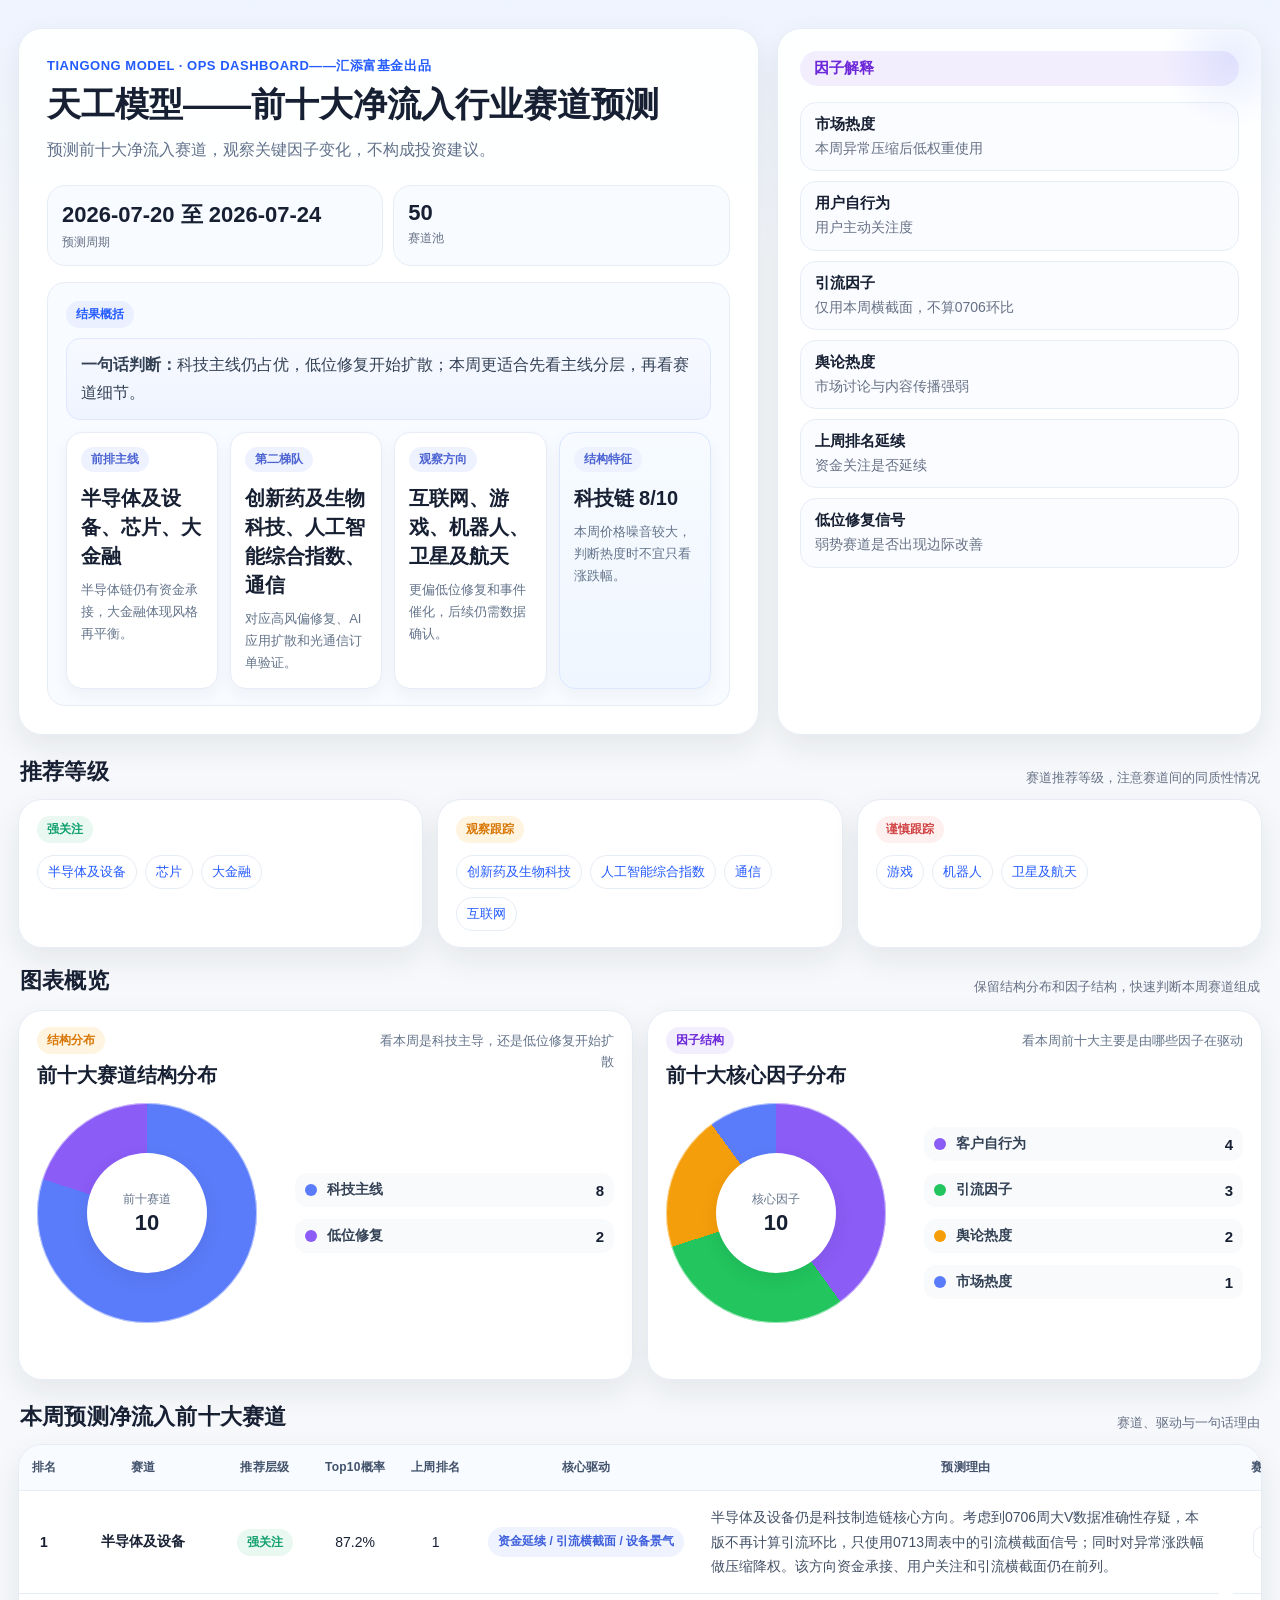
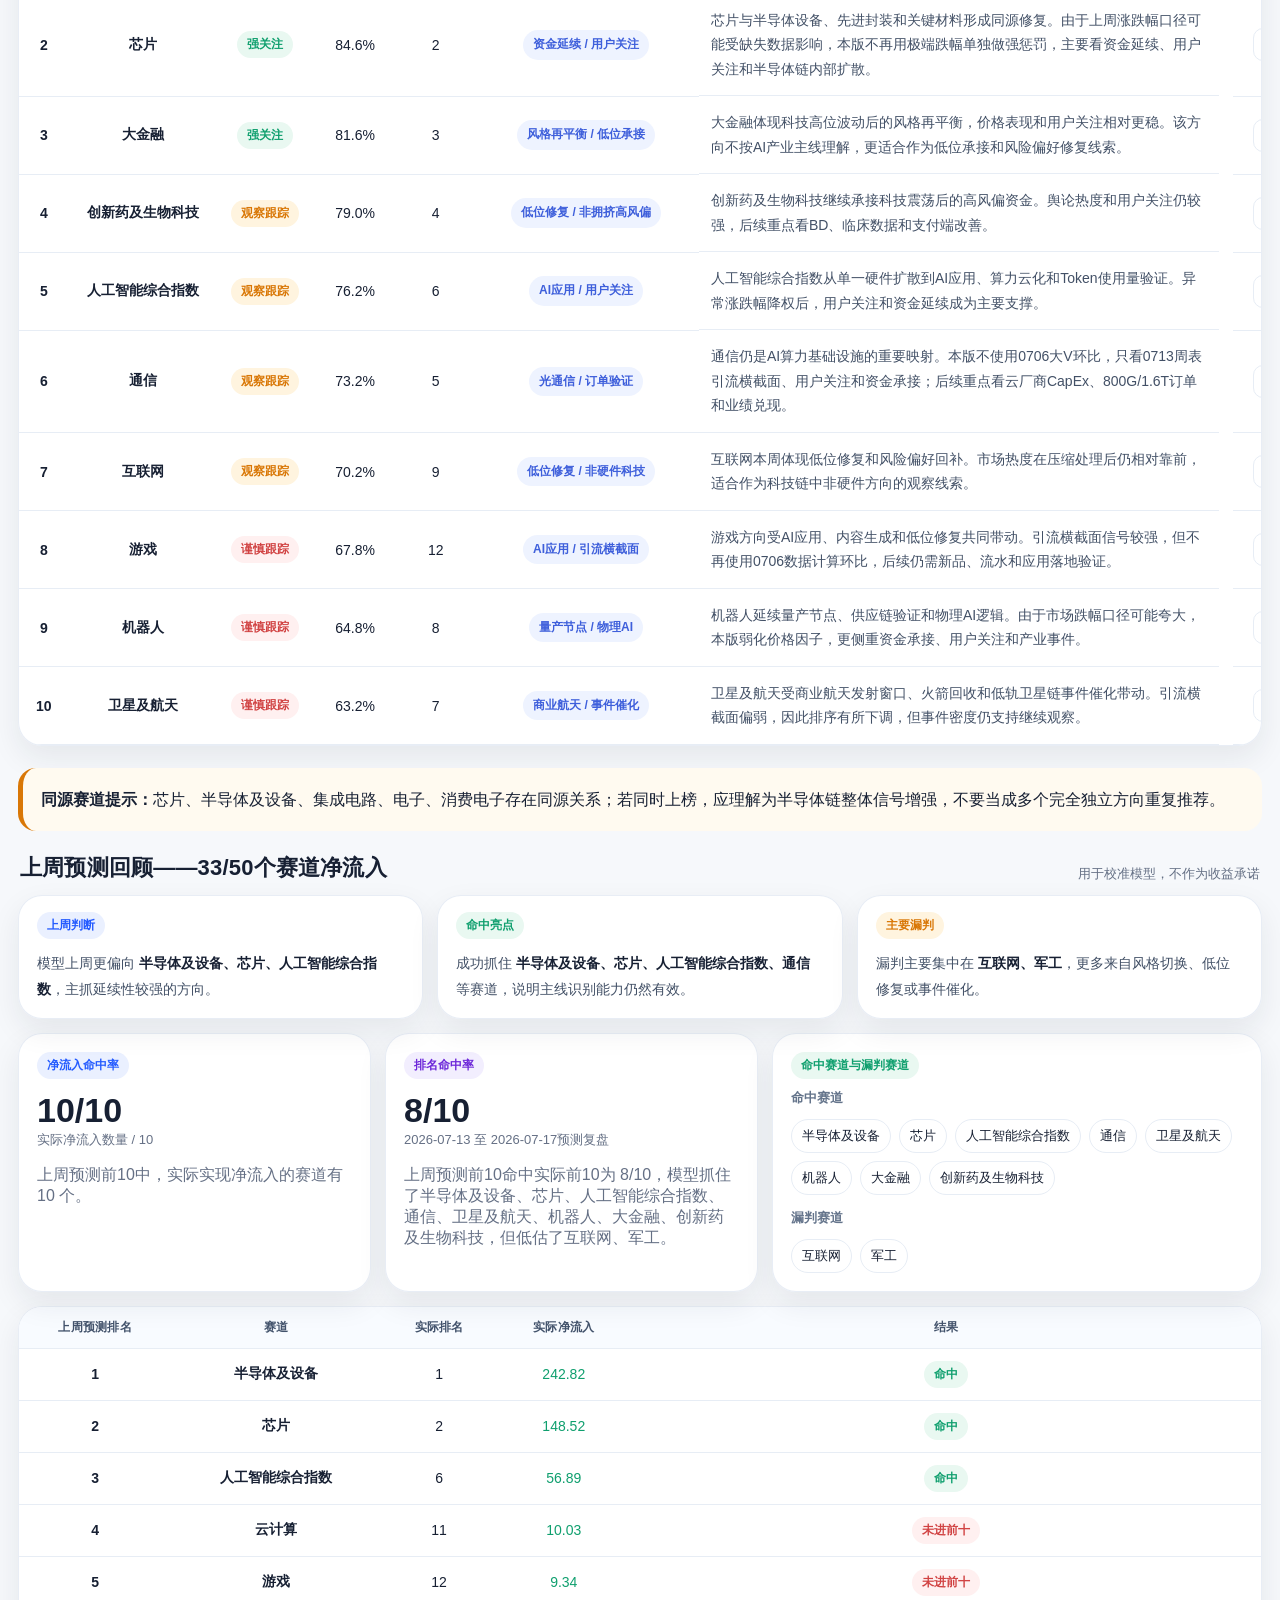
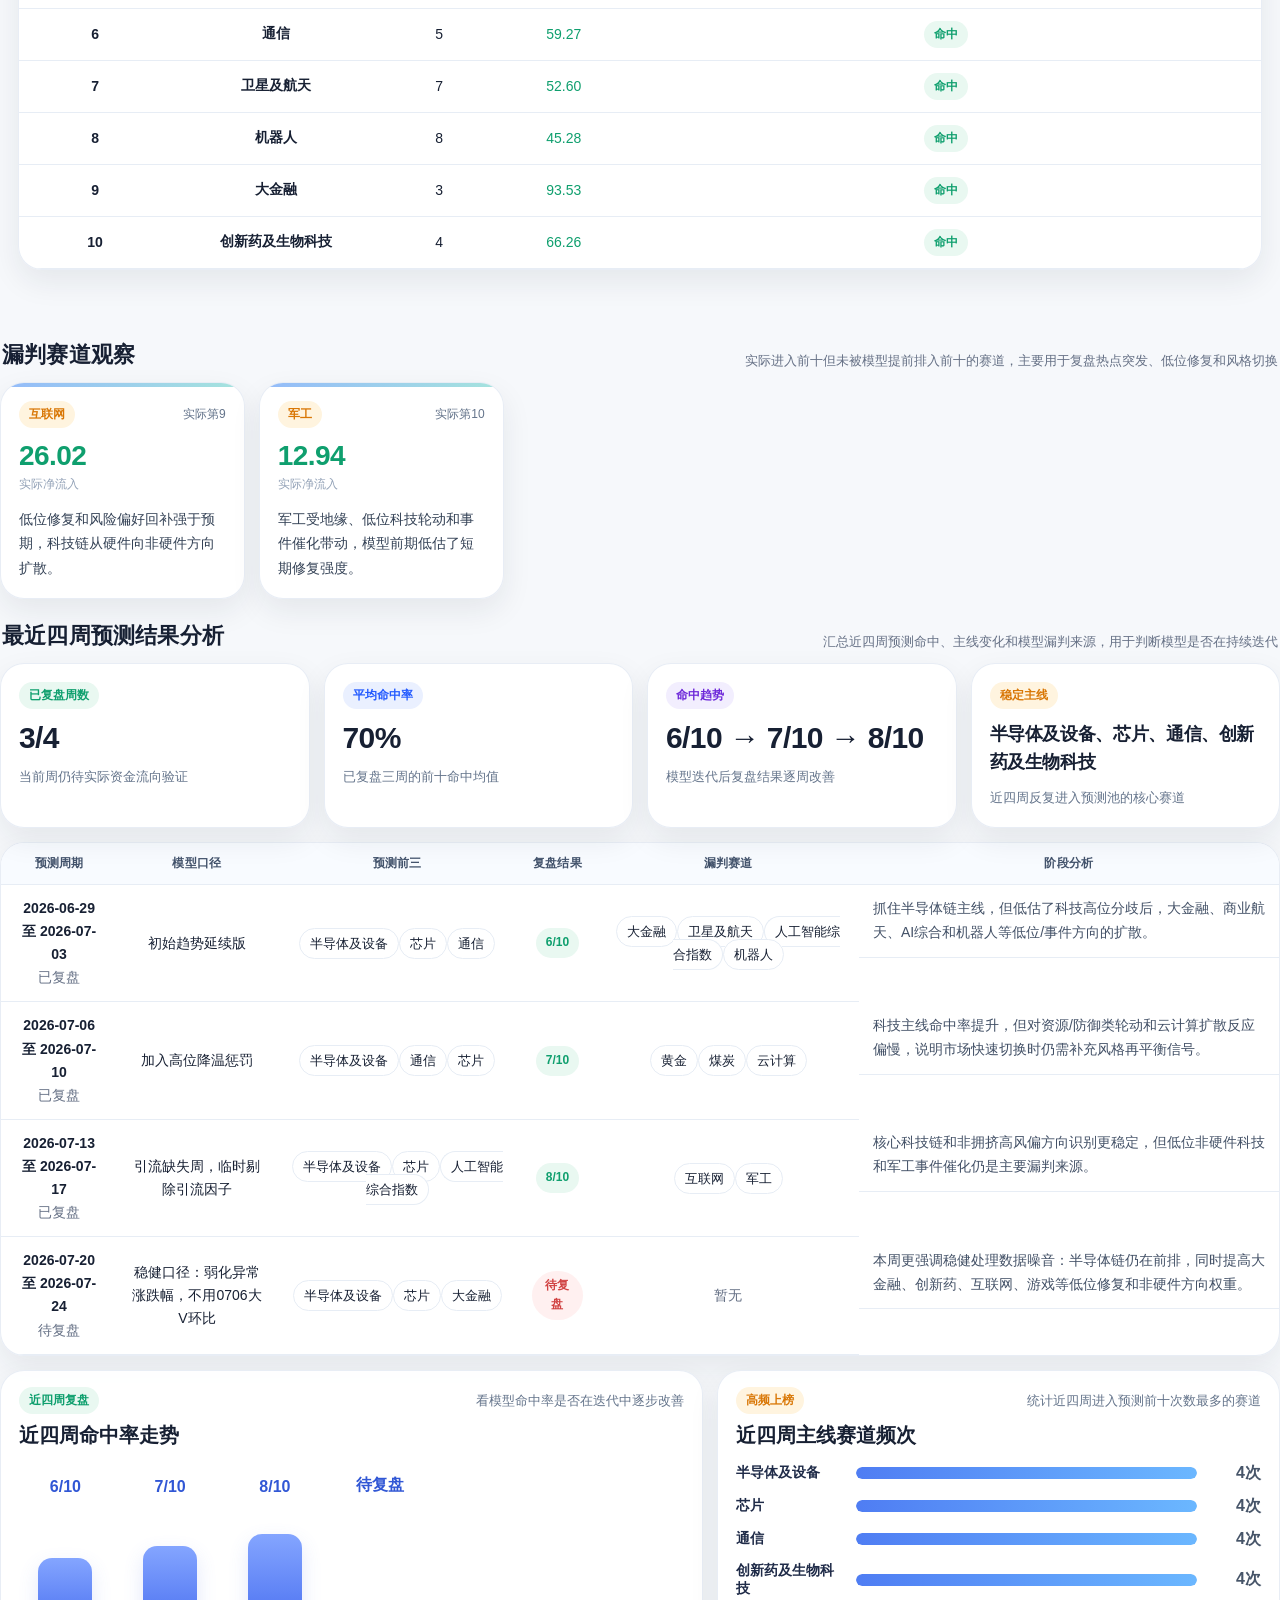
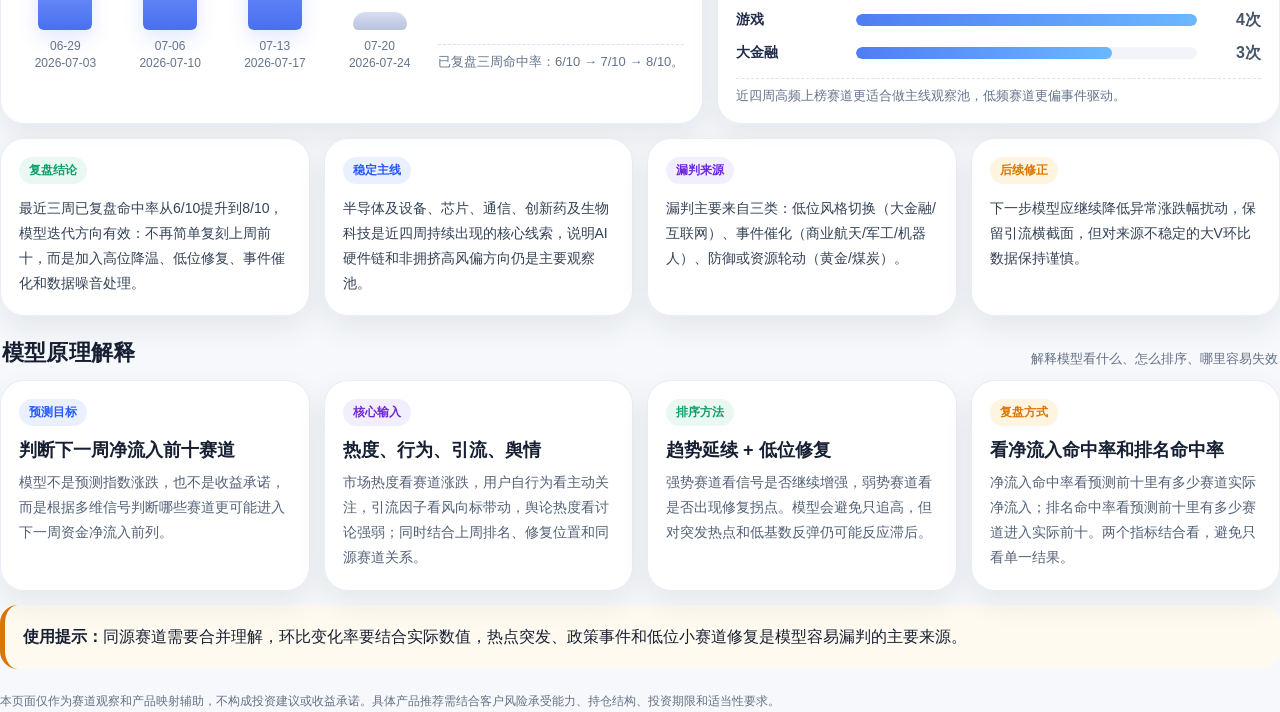
==== commit 41ca3d8e: "UP" ====
--- a/index.html
+++ b/index.html
@@ -230,35 +230,8 @@
 const tierClass=t=> t==='强关注'?'strong':(t==='观察跟踪'?'watch':(t==='谨慎跟踪'?'caution':'info'));
 function link(track, count){return `<a class="btn" href="details/index.html?track=${encodeURIComponent(track)}">净流入详情</a>`}
 function viewLink(track){return `<a class="btn" href="views/index.html?track=${encodeURIComponent(track)}">最新观点</a>`}
-const TRACK_ICON_MAP = {
-  '半导体及设备': {icon:'⚙️', cls:'semis'},
-  '芯片': {icon:'▣', cls:'chip'},
-  '大金融': {icon:'¥', cls:'finance'},
-  '创新药及生物科技': {icon:'🧬', cls:'bio'},
-  '人工智能综合指数': {icon:'AI', cls:'ai'},
-  '通信': {icon:'📡', cls:'comm'},
-  '互联网': {icon:'🌐', cls:'web'},
-  '游戏': {icon:'🎮', cls:'game'},
-  '机器人': {icon:'🤖', cls:'robot'},
-  '卫星及航天': {icon:'🚀', cls:'space'},
-  '军工': {icon:'盾', cls:'mil'},
-  '云计算': {icon:'☁', cls:'ai'},
-  '材料': {icon:'材', cls:'mat'},
-  '消费电子': {icon:'📱', cls:'elect'},
-  '集成电路': {icon:'集', cls:'chip'},
-  '电子': {icon:'电', cls:'elect'},
-  '黄金': {icon:'金', cls:'gold'},
-  '煤炭': {icon:'煤', cls:'coal'}
-};
-function trackIcon(track){
-  const meta = TRACK_ICON_MAP[track] || {icon:(track||'--').slice(0,1), cls:'default'};
-  return `<span class="track-icon ${meta.cls}">${meta.icon}</span>`;
-}
-function trackLabel(track){
-  return `<span class="track-label">${trackIcon(track)}<span class="track-name-text">${track}</span></span>`;
-}
-function chip(track){return `<a class="chip track-chip" href="details/index.html?track=${encodeURIComponent(track)}">${trackIcon(track)}<span>${track}</span></a>`}
-function staticChip(track){return `<span class="chip static track-chip">${trackIcon(track)}<span>${track}</span></span>`}
+function chip(track){return `<a class="chip" href="details/index.html?track=${encodeURIComponent(track)}">${track}</a>`}
+function staticChip(track){return `<span class="chip static">${track}</span>`}
 const DRIVER_OVERRIDES = {
   '半导体及设备': {
     driver: '资金延续 / 引流横截面 / 设备景气'
@@ -356,7 +329,7 @@
   tb.innerHTML = DATA.top10.map(r=>{
     const ov = DRIVER_OVERRIDES[r.track] || {};
     const driver = ov.driver || displayFactorName(r.key_factor);
-    return `<tr><td class="rank">${r.rank}</td><td>${trackLabel(r.track)}</td><td><span class="tag ${tierClass(r.operation_tier)}">${r.operation_tier||'--'}</span></td><td class="num">${fmtPct(r.top10_probability)}</td><td class="num">${r.last_week_rank??'--'}</td><td><span class="factor-pill">${driver}</span></td><td class="reason-cell">${r.prediction_reason||'--'}</td><td>${link(r.track,r.fund_count)}</td><td>${viewLink(r.track)}</td></tr>`;
+    return `<tr><td class="rank">${r.rank}</td><td><b>${r.track}</b></td><td><span class="tag ${tierClass(r.operation_tier)}">${r.operation_tier||'--'}</span></td><td class="num">${fmtPct(r.top10_probability)}</td><td class="num">${r.last_week_rank??'--'}</td><td><span class="factor-pill">${driver}</span></td><td class="reason-cell">${r.prediction_reason||'--'}</td><td>${link(r.track,r.fund_count)}</td><td>${viewLink(r.track)}</td></tr>`;
   }).join('');
 }
 function renderMissedReasons(){
@@ -576,7 +549,7 @@
         <p>漏判主要集中在 <b>${missedText}</b>，更多来自风格切换、低位修复或事件催化。</p>
       </div>`;
   }
-  document.querySelector('#reviewTable tbody').innerHTML = pred.map(r=>`<tr><td class="rank">${r.pred_rank}</td><td>${trackLabel(r.track)}</td><td class="num">${r.actual_rank??'--'}</td><td class="num ${moneyClass(r.actual_net_inflow)}">${fmtMoney(r.actual_net_inflow)}</td><td>${r.hit?'<span class="tag strong">命中</span>':'<span class="tag caution">未进前十</span>'}</td></tr>`).join('') || '<tr><td colspan="5" class="empty">暂无复盘数据</td></tr>';
+  document.querySelector('#reviewTable tbody').innerHTML = pred.map(r=>`<tr><td class="rank">${r.pred_rank}</td><td><b>${r.track}</b></td><td class="num">${r.actual_rank??'--'}</td><td class="num ${moneyClass(r.actual_net_inflow)}">${fmtMoney(r.actual_net_inflow)}</td><td>${r.hit?'<span class="tag strong">命中</span>':'<span class="tag caution">未进前十</span>'}</td></tr>`).join('') || '<tr><td colspan="5" class="empty">暂无复盘数据</td></tr>';
 }
 init().catch(err=>{document.body.innerHTML='<div class="wrap"><div class="card action-card"><h2>数据加载失败</h2><p>'+err.message+'</p><p class="muted">请确认 assets/latest-data.js 已随网站一起上传。</p></div></div>'});
 </script>
--- a/assets/style.css
+++ b/assets/style.css
@@ -722,83 +722,3 @@
     justify-items:center;
   }
 }
-
-
-/* v62: track icons in tables and chips */
-.track-label{
-  display:inline-flex;
-  align-items:center;
-  justify-content:flex-start;
-  gap:10px;
-  font-weight:800;
-  color:#172033;
-  line-height:1.35;
-  white-space:nowrap;
-}
-.track-name-text{
-  display:inline-block;
-}
-.track-icon{
-  width:30px;
-  height:30px;
-  border-radius:11px;
-  display:inline-flex;
-  align-items:center;
-  justify-content:center;
-  flex:0 0 auto;
-  font-size:13px;
-  font-weight:900;
-  color:#fff;
-  box-shadow:inset 0 0 0 1px rgba(255,255,255,.22), 0 4px 10px rgba(15,23,42,.08);
-}
-.track-icon.semis,
-.track-icon.chip,
-.track-icon.ai,
-.track-icon.robot{
-  background:linear-gradient(135deg,#4f6ef7 0%,#7ea2ff 100%);
-}
-.track-icon.finance{
-  background:linear-gradient(135deg,#0ea5a4 0%,#55c8c4 100%);
-}
-.track-icon.bio{
-  background:linear-gradient(135deg,#12b981 0%,#6ee7b7 100%);
-}
-.track-icon.comm,
-.track-icon.web,
-.track-icon.space{
-  background:linear-gradient(135deg,#7c3aed 0%,#b794f4 100%);
-}
-.track-icon.game,
-.track-icon.elect,
-.track-icon.mat{
-  background:linear-gradient(135deg,#f59e0b 0%,#f8c15e 100%);
-}
-.track-icon.mil{
-  background:linear-gradient(135deg,#ef4444 0%,#f59e93 100%);
-}
-.track-icon.gold,
-.track-icon.coal{
-  background:linear-gradient(135deg,#b7791f 0%,#f6d365 100%);
-}
-.track-icon.default{
-  background:linear-gradient(135deg,#64748b 0%,#94a3b8 100%);
-}
-.track-chip{
-  display:inline-flex;
-  align-items:center;
-  gap:8px;
-}
-.track-chip .track-icon{
-  width:24px;
-  height:24px;
-  border-radius:8px;
-  font-size:11px;
-}
-#top10Table td:nth-child(2){
-  min-width:190px !important;
-  text-align:left !important;
-}
-#reviewTable td:nth-child(2){
-  min-width:170px !important;
-  text-align:left !important;
-}
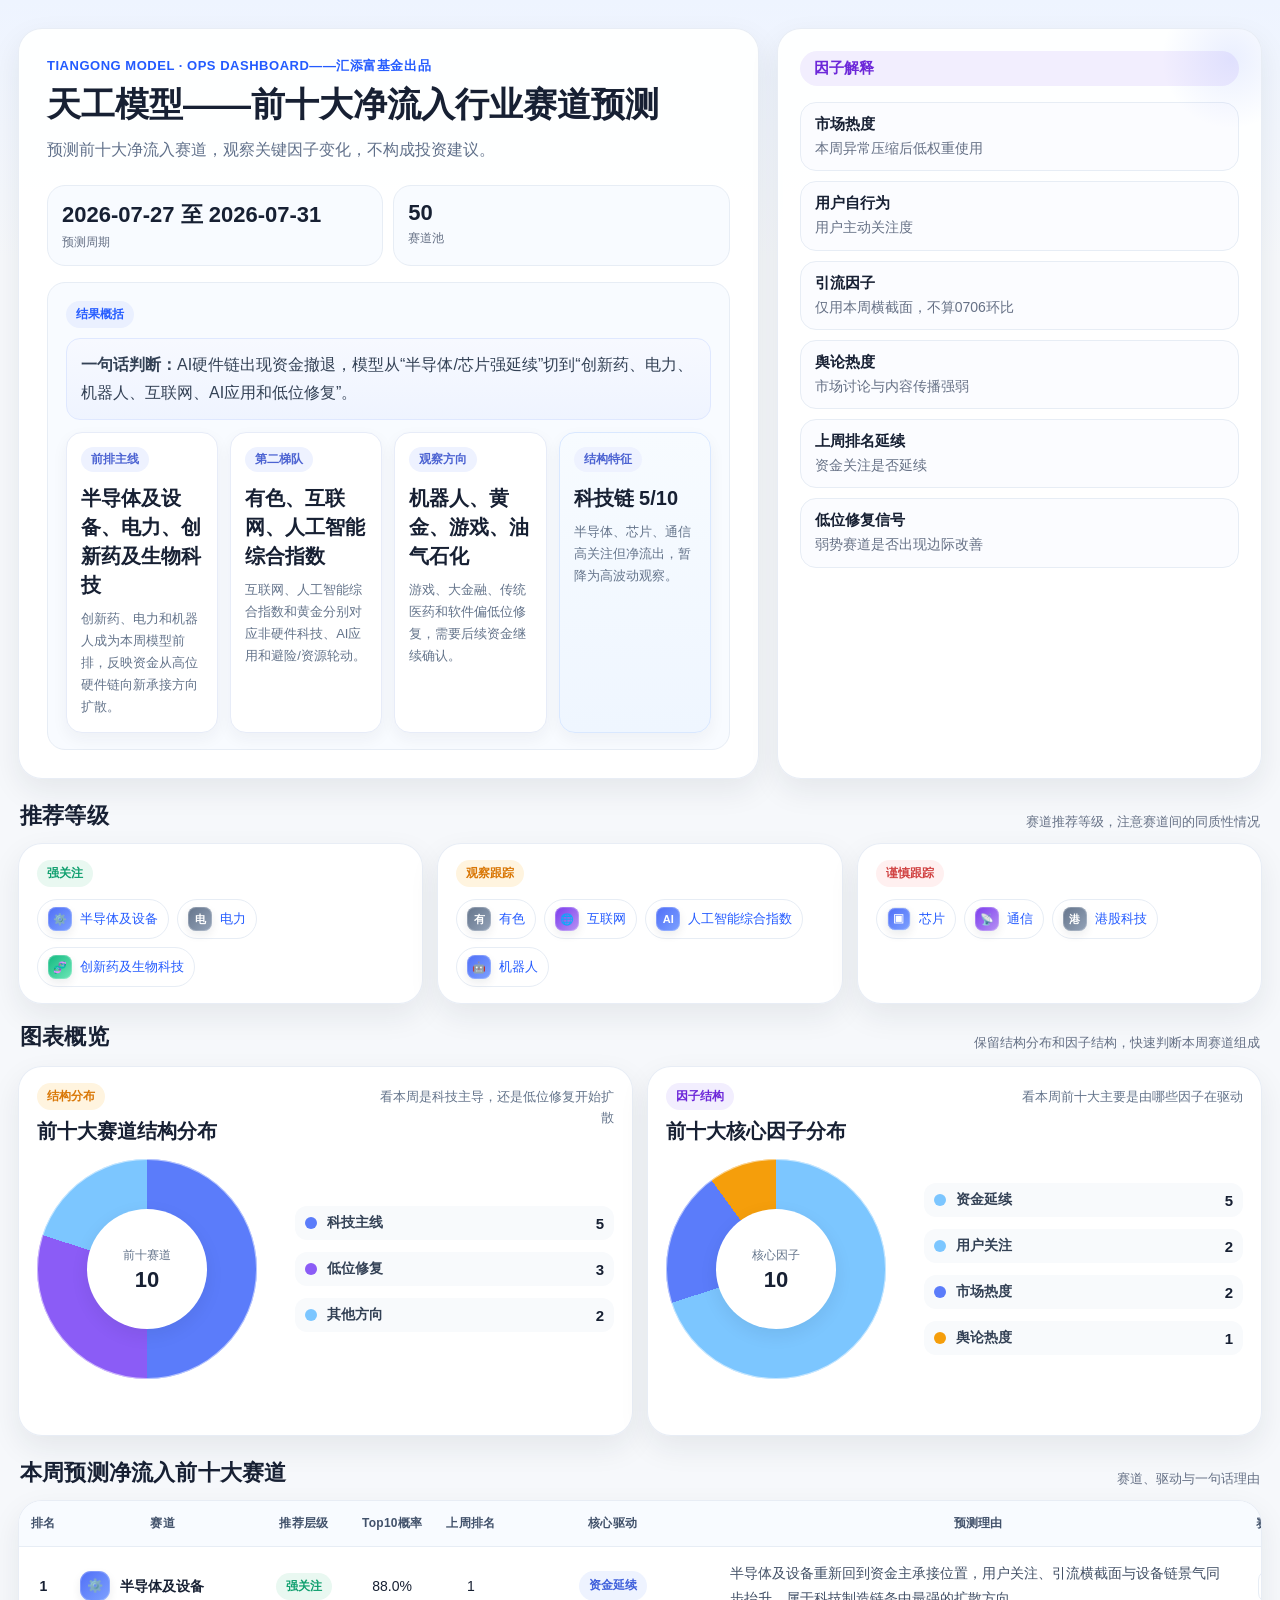
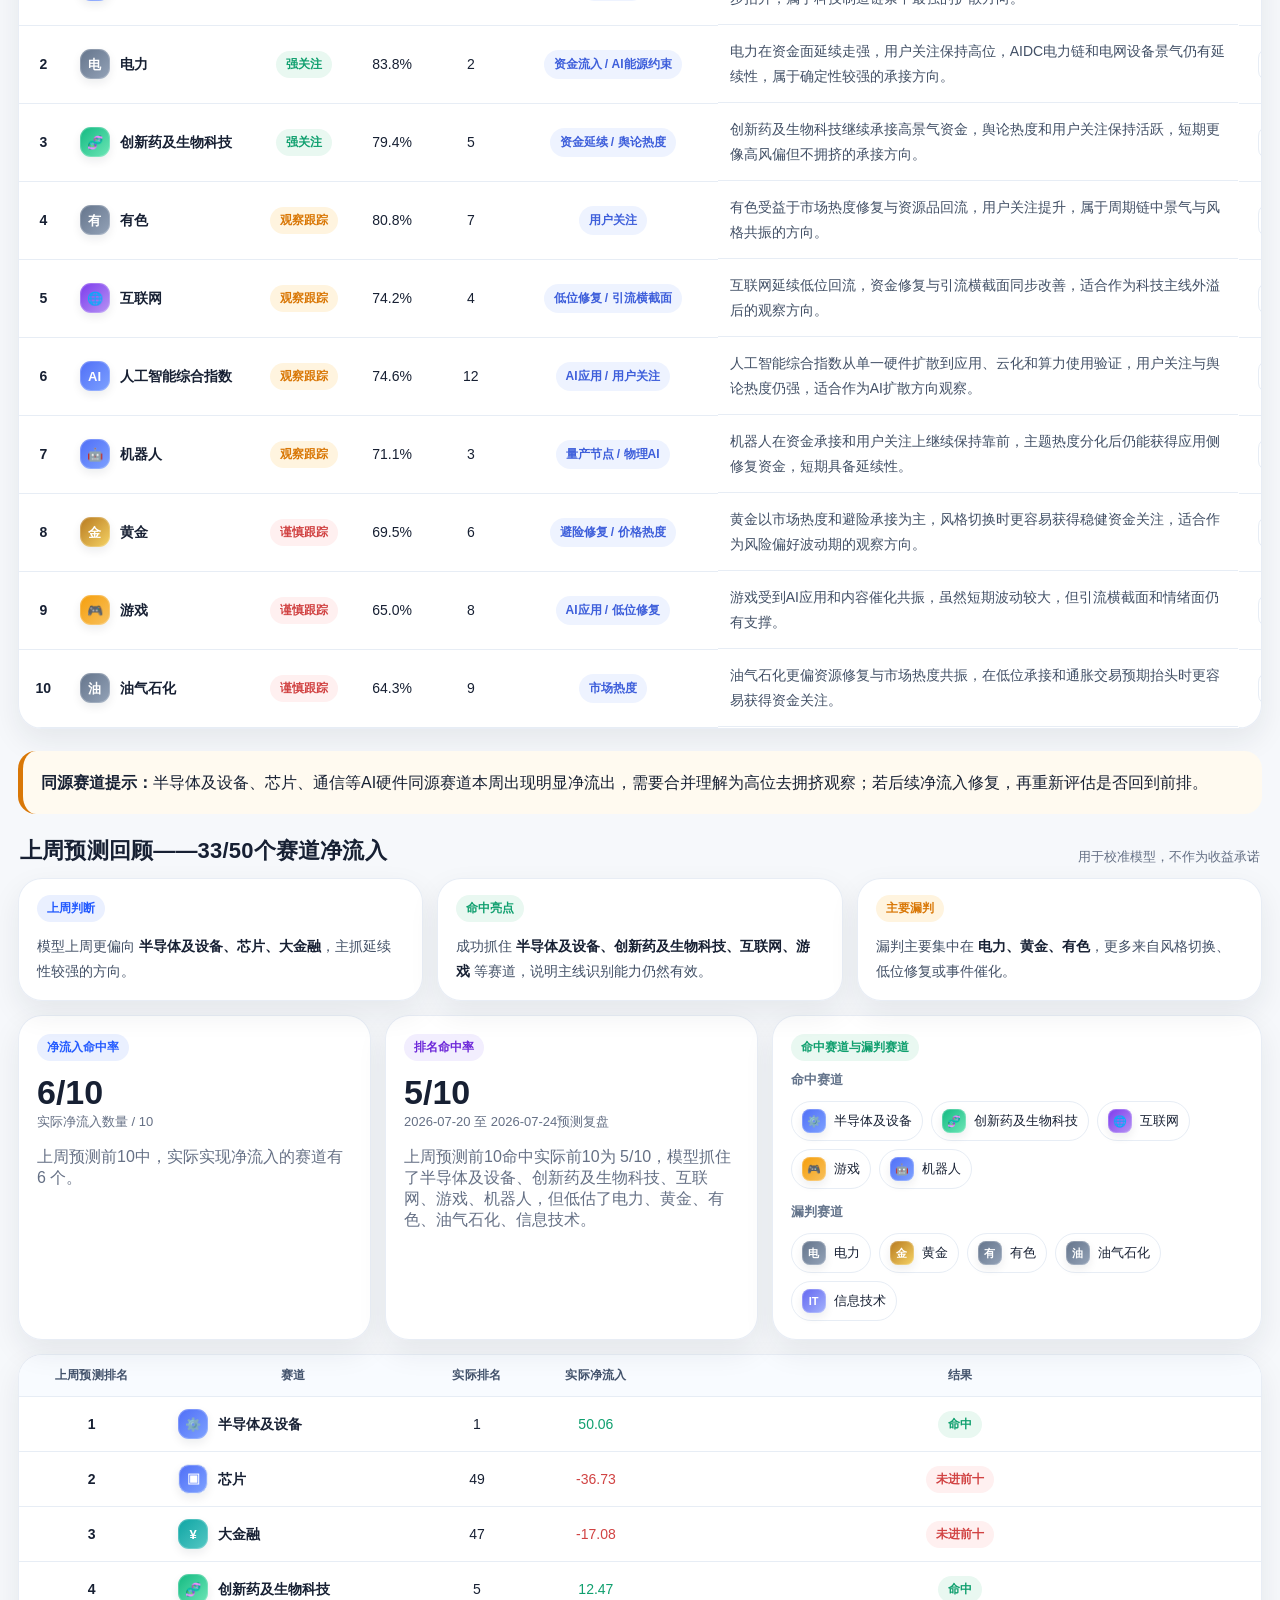
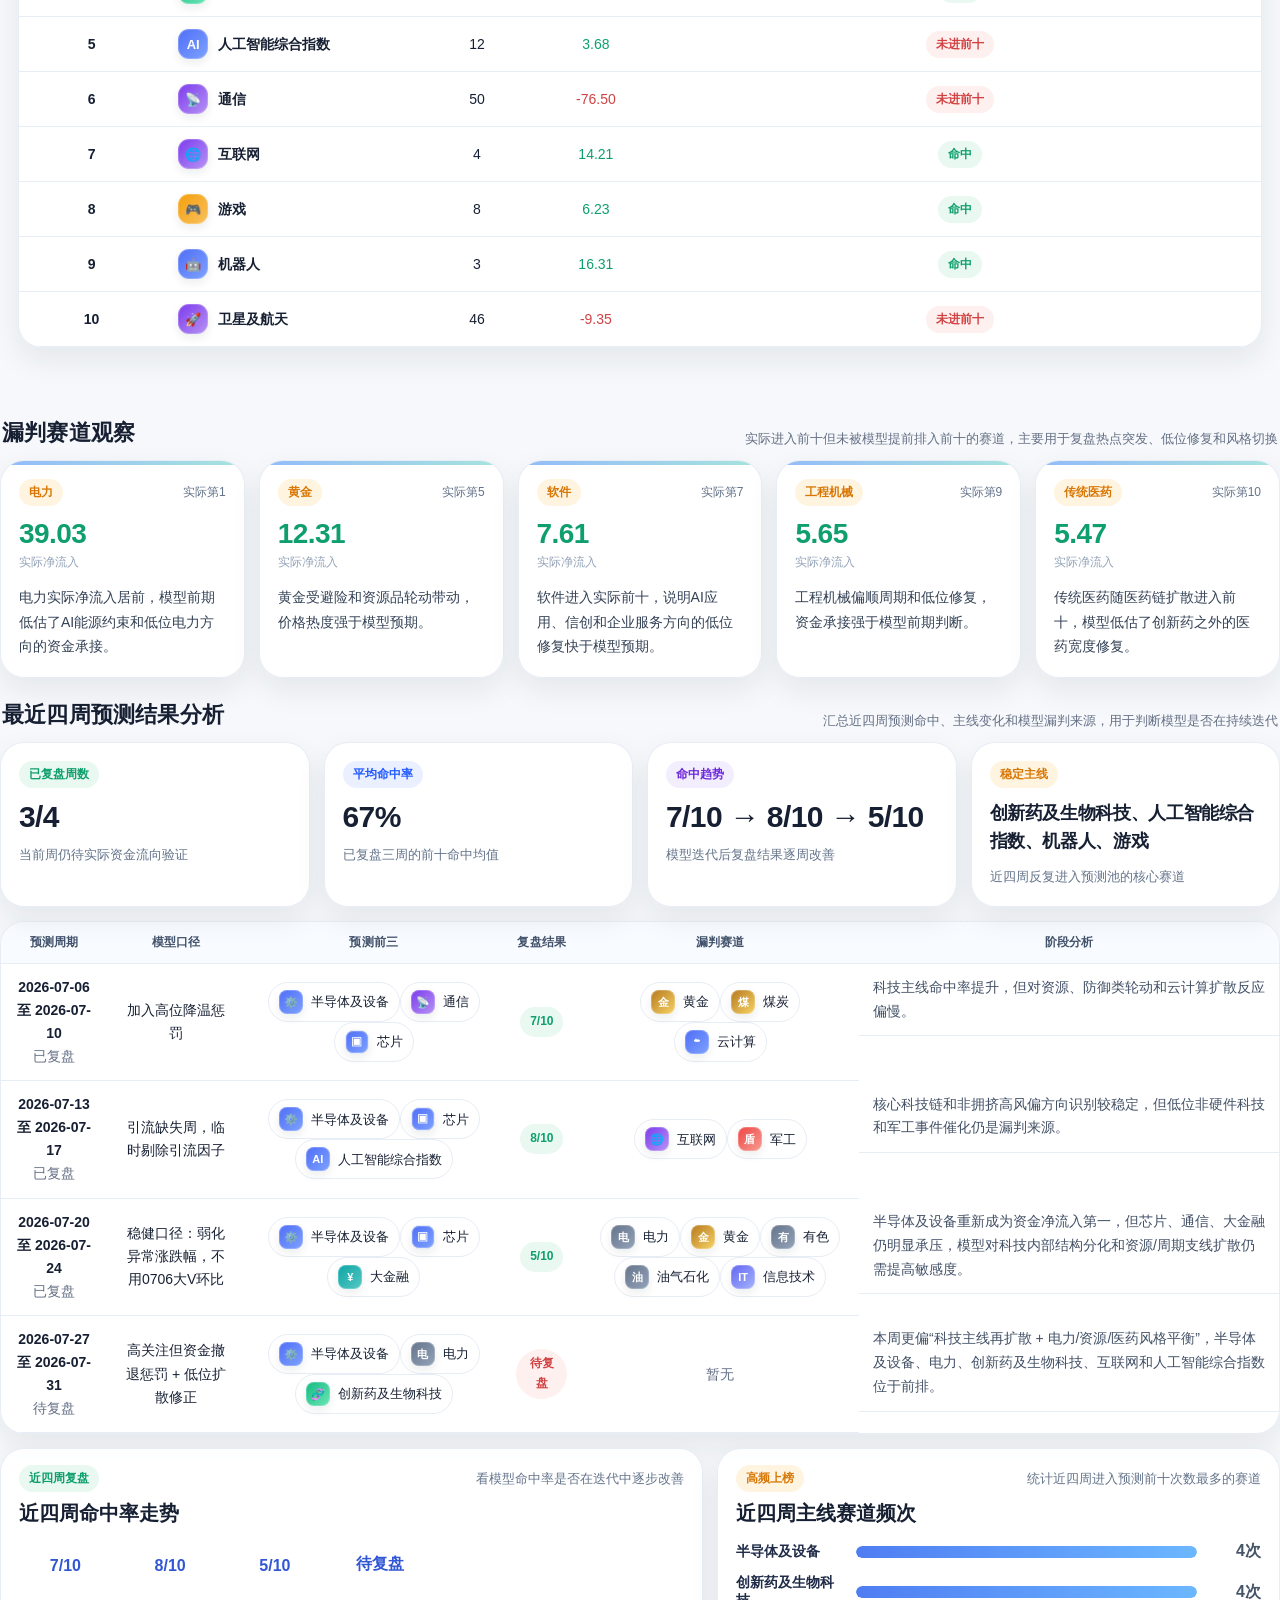
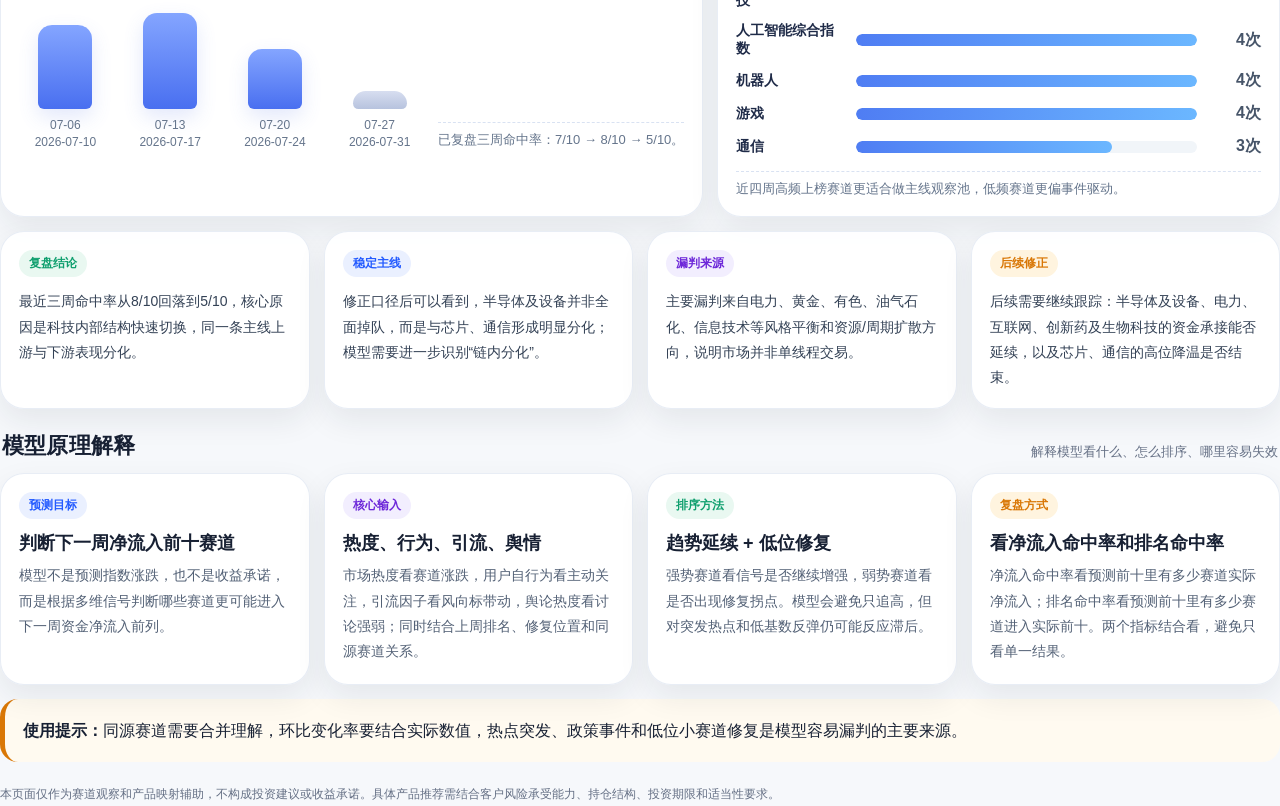
==== commit 7bc880a1: "up" ====
--- a/index.html
+++ b/index.html
@@ -78,7 +78,7 @@
   </div>
 
   <div class="section">
-    <div class="risk-box"><b>同源赛道提示：</b><span id="sameSourceNote">芯片、半导体及设备、集成电路、电子、消费电子存在同源关系；若同时上榜，应理解为半导体链整体信号增强，不要当成多个完全独立方向重复推荐。</span></div>
+    <div class="risk-box"><b>同源赛道提示：</b><span id="sameSourceNote">半导体及设备、芯片、通信等AI硬件同源赛道本周出现明显净流出，需要合并理解为高位去拥挤观察；若后续净流入修复，再重新评估是否回到前排。</span></div>
   </div>
 
   <div class="section">
@@ -230,52 +230,98 @@
 const tierClass=t=> t==='强关注'?'strong':(t==='观察跟踪'?'watch':(t==='谨慎跟踪'?'caution':'info'));
 function link(track, count){return `<a class="btn" href="details/index.html?track=${encodeURIComponent(track)}">净流入详情</a>`}
 function viewLink(track){return `<a class="btn" href="views/index.html?track=${encodeURIComponent(track)}">最新观点</a>`}
-function chip(track){return `<a class="chip" href="details/index.html?track=${encodeURIComponent(track)}">${track}</a>`}
-function staticChip(track){return `<span class="chip static">${track}</span>`}
+const TRACK_ICON_MAP = {
+  '信息技术': {icon:'IT', cls:'soft'},
+  '半导体及设备': {icon:'⚙️', cls:'semis'},
+  '芯片': {icon:'▣', cls:'chip'},
+  '大金融': {icon:'¥', cls:'finance'},
+  '创新药及生物科技': {icon:'🧬', cls:'bio'},
+  '人工智能综合指数': {icon:'AI', cls:'ai'},
+  '通信': {icon:'📡', cls:'comm'},
+  '互联网': {icon:'🌐', cls:'web'},
+  '游戏': {icon:'🎮', cls:'game'},
+  '机器人': {icon:'🤖', cls:'robot'},
+  '卫星及航天': {icon:'🚀', cls:'space'},
+  '军工': {icon:'盾', cls:'mil'},
+  '云计算': {icon:'☁', cls:'ai'},
+  '材料': {icon:'材', cls:'mat'},
+  '消费电子': {icon:'📱', cls:'elect'},
+  '集成电路': {icon:'集', cls:'chip'},
+  '电子': {icon:'电', cls:'elect'},
+  '黄金': {icon:'金', cls:'gold'},
+  '煤炭': {icon:'煤', cls:'coal'}
+};
+function trackIcon(track){
+  const meta = TRACK_ICON_MAP[track] || {icon:(track||'--').slice(0,1), cls:'default'};
+  return `<span class="track-icon ${meta.cls}">${meta.icon}</span>`;
+}
+function trackLabel(track){
+  return `<span class="track-label">${trackIcon(track)}<span class="track-name-text">${track}</span></span>`;
+}
+function chip(track){return `<a class="chip track-chip" href="details/index.html?track=${encodeURIComponent(track)}">${trackIcon(track)}<span>${track}</span></a>`}
+function staticChip(track){return `<span class="chip static track-chip">${trackIcon(track)}<span>${track}</span></span>`}
 const DRIVER_OVERRIDES = {
-  '半导体及设备': {
-    driver: '资金延续 / 引流横截面 / 设备景气'
-  },
-  '芯片': {
-    driver: '资金延续 / 用户关注'
-  },
-  '大金融': {
-    driver: '风格再平衡 / 低位承接'
-  },
   '创新药及生物科技': {
-    driver: '低位修复 / 非拥挤高风偏'
+    driver: '资金延续 / 舆论热度'
+  },
+  '电力': {
+    driver: '资金流入 / AI能源约束'
+  },
+  '机器人': {
+    driver: '量产节点 / 物理AI'
+  },
+  '互联网': {
+    driver: '低位修复 / 引流横截面'
   },
   '人工智能综合指数': {
     driver: 'AI应用 / 用户关注'
   },
-  '通信': {
-    driver: '光通信 / 订单验证'
-  },
-  '互联网': {
-    driver: '低位修复 / 非硬件科技'
+  '黄金': {
+    driver: '避险修复 / 价格热度'
   },
   '游戏': {
-    driver: 'AI应用 / 引流横截面'
-  },
-  '机器人': {
-    driver: '量产节点 / 物理AI'
-  },
-  '卫星及航天': {
-    driver: '商业航天 / 事件催化'
+    driver: 'AI应用 / 低位修复'
+  },
+  '大金融': {
+    driver: '风格再平衡 / 用户关注'
+  },
+  '传统医药': {
+    driver: '低位修复 / 医药扩散'
+  },
+  '软件': {
+    driver: 'AI应用 / 软件修复'
   },
 };
 const MISSED_REASONS = [
   {
-    track: '互联网',
+    track: '电力',
+    actual_rank: 1,
+    actual_net_inflow: 39.026572,
+    reason: '电力实际净流入居前，模型前期低估了AI能源约束和低位电力方向的资金承接。'
+  },
+  {
+    track: '黄金',
+    actual_rank: 5,
+    actual_net_inflow: 12.313452,
+    reason: '黄金受避险和资源品轮动带动，价格热度强于模型预期。'
+  },
+  {
+    track: '软件',
+    actual_rank: 7,
+    actual_net_inflow: 7.608379,
+    reason: '软件进入实际前十，说明AI应用、信创和企业服务方向的低位修复快于模型预期。'
+  },
+  {
+    track: '工程机械',
     actual_rank: 9,
-    actual_net_inflow: 26.024072,
-    reason: '低位修复和风险偏好回补强于预期，科技链从硬件向非硬件方向扩散。'
+    actual_net_inflow: 5.648454,
+    reason: '工程机械偏顺周期和低位修复，资金承接强于模型前期判断。'
   },
   {
-    track: '军工',
+    track: '传统医药',
     actual_rank: 10,
-    actual_net_inflow: 12.937323,
-    reason: '军工受地缘、低位科技轮动和事件催化带动，模型前期低估了短期修复强度。'
+    actual_net_inflow: 5.468460,
+    reason: '传统医药随医药链扩散进入前十，模型低估了创新药之外的医药宽度修复。'
   },
 ];
 
@@ -293,30 +339,30 @@
   const top3 = (DATA.summary?.top3_tracks || DATA.top10.slice(0,3).map(x=>x.track)).join('、');
   const next3 = DATA.top10.slice(3,6).map(x=>x.track).join('、');
   const obs = DATA.top10.slice(6,10).map(x=>x.track).join('、');
-  const techPool = ['半导体及设备','芯片','人工智能综合指数','通信','互联网','游戏','机器人','卫星及航天','集成电路','电子','消费电子','云计算'];
+  const techPool = ['半导体及设备','芯片','人工智能综合指数','通信','互联网','游戏','机器人','卫星及航天','集成电路','电子','消费电子','云计算','软件'];
   const techCount = DATA.top10.filter(x => techPool.includes(x.track)).length;
   document.getElementById('predictionBrief').innerHTML = `
-    <div class="brief-banner"><b>一句话判断：</b>科技主线仍占优，低位修复开始扩散；本周更适合先看主线分层，再看赛道细节。</div>
+    <div class="brief-banner"><b>一句话判断：</b>AI硬件链出现资金撤退，模型从“半导体/芯片强延续”切到“创新药、电力、机器人、互联网、AI应用和低位修复”。</div>
     <div class="brief-cards">
       <div class="brief-card">
         <span class="brief-kicker">前排主线</span>
         <b>${top3}</b>
-        <p>半导体链仍有资金承接，大金融体现风格再平衡。</p>
+        <p>创新药、电力和机器人成为本周模型前排，反映资金从高位硬件链向新承接方向扩散。</p>
       </div>
       <div class="brief-card">
         <span class="brief-kicker">第二梯队</span>
         <b>${next3}</b>
-        <p>对应高风偏修复、AI应用扩散和光通信订单验证。</p>
+        <p>互联网、人工智能综合指数和黄金分别对应非硬件科技、AI应用和避险/资源轮动。</p>
       </div>
       <div class="brief-card">
         <span class="brief-kicker">观察方向</span>
         <b>${obs}</b>
-        <p>更偏低位修复和事件催化，后续仍需数据确认。</p>
+        <p>游戏、大金融、传统医药和软件偏低位修复，需要后续资金继续确认。</p>
       </div>
       <div class="brief-card highlight">
         <span class="brief-kicker">结构特征</span>
         <b>科技链 ${techCount}/10</b>
-        <p>本周价格噪音较大，判断热度时不宜只看涨跌幅。</p>
+        <p>半导体、芯片、通信高关注但净流出，暂降为高波动观察。</p>
       </div>
     </div>`;
   document.getElementById('compliance').textContent = DATA.ops_summary.compliance;
@@ -329,7 +375,7 @@
   tb.innerHTML = DATA.top10.map(r=>{
     const ov = DRIVER_OVERRIDES[r.track] || {};
     const driver = ov.driver || displayFactorName(r.key_factor);
-    return `<tr><td class="rank">${r.rank}</td><td><b>${r.track}</b></td><td><span class="tag ${tierClass(r.operation_tier)}">${r.operation_tier||'--'}</span></td><td class="num">${fmtPct(r.top10_probability)}</td><td class="num">${r.last_week_rank??'--'}</td><td><span class="factor-pill">${driver}</span></td><td class="reason-cell">${r.prediction_reason||'--'}</td><td>${link(r.track,r.fund_count)}</td><td>${viewLink(r.track)}</td></tr>`;
+    return `<tr><td class="rank">${r.rank}</td><td>${trackLabel(r.track)}</td><td><span class="tag ${tierClass(r.operation_tier)}">${r.operation_tier||'--'}</span></td><td class="num">${fmtPct(r.top10_probability)}</td><td class="num">${r.last_week_rank??'--'}</td><td><span class="factor-pill">${driver}</span></td><td class="reason-cell">${r.prediction_reason||'--'}</td><td>${link(r.track,r.fund_count)}</td><td>${viewLink(r.track)}</td></tr>`;
   }).join('');
 }
 function renderMissedReasons(){
@@ -549,7 +595,7 @@
         <p>漏判主要集中在 <b>${missedText}</b>，更多来自风格切换、低位修复或事件催化。</p>
       </div>`;
   }
-  document.querySelector('#reviewTable tbody').innerHTML = pred.map(r=>`<tr><td class="rank">${r.pred_rank}</td><td><b>${r.track}</b></td><td class="num">${r.actual_rank??'--'}</td><td class="num ${moneyClass(r.actual_net_inflow)}">${fmtMoney(r.actual_net_inflow)}</td><td>${r.hit?'<span class="tag strong">命中</span>':'<span class="tag caution">未进前十</span>'}</td></tr>`).join('') || '<tr><td colspan="5" class="empty">暂无复盘数据</td></tr>';
+  document.querySelector('#reviewTable tbody').innerHTML = pred.map(r=>`<tr><td class="rank">${r.pred_rank}</td><td>${trackLabel(r.track)}</td><td class="num">${r.actual_rank??'--'}</td><td class="num ${moneyClass(r.actual_net_inflow)}">${fmtMoney(r.actual_net_inflow)}</td><td>${r.hit?'<span class="tag strong">命中</span>':'<span class="tag caution">未进前十</span>'}</td></tr>`).join('') || '<tr><td colspan="5" class="empty">暂无复盘数据</td></tr>';
 }
 init().catch(err=>{document.body.innerHTML='<div class="wrap"><div class="card action-card"><h2>数据加载失败</h2><p>'+err.message+'</p><p class="muted">请确认 assets/latest-data.js 已随网站一起上传。</p></div></div>'});
 </script>
--- a/assets/style.css
+++ b/assets/style.css
@@ -722,3 +722,90 @@
     justify-items:center;
   }
 }
+
+
+/* v62: track icons in tables and chips */
+.track-label{
+  display:inline-flex;
+  align-items:center;
+  justify-content:flex-start;
+  gap:10px;
+  font-weight:800;
+  color:#172033;
+  line-height:1.35;
+  white-space:nowrap;
+}
+.track-name-text{
+  display:inline-block;
+}
+.track-icon{
+  width:30px;
+  height:30px;
+  border-radius:11px;
+  display:inline-flex;
+  align-items:center;
+  justify-content:center;
+  flex:0 0 auto;
+  font-size:13px;
+  font-weight:900;
+  color:#fff;
+  box-shadow:inset 0 0 0 1px rgba(255,255,255,.22), 0 4px 10px rgba(15,23,42,.08);
+}
+.track-icon.semis,
+.track-icon.chip,
+.track-icon.ai,
+.track-icon.robot{
+  background:linear-gradient(135deg,#4f6ef7 0%,#7ea2ff 100%);
+}
+.track-icon.finance{
+  background:linear-gradient(135deg,#0ea5a4 0%,#55c8c4 100%);
+}
+.track-icon.bio{
+  background:linear-gradient(135deg,#12b981 0%,#6ee7b7 100%);
+}
+.track-icon.comm,
+.track-icon.web,
+.track-icon.space{
+  background:linear-gradient(135deg,#7c3aed 0%,#b794f4 100%);
+}
+.track-icon.game,
+.track-icon.elect,
+.track-icon.mat{
+  background:linear-gradient(135deg,#f59e0b 0%,#f8c15e 100%);
+}
+.track-icon.mil{
+  background:linear-gradient(135deg,#ef4444 0%,#f59e93 100%);
+}
+.track-icon.gold,
+.track-icon.coal{
+  background:linear-gradient(135deg,#b7791f 0%,#f6d365 100%);
+}
+.track-icon.default{
+  background:linear-gradient(135deg,#64748b 0%,#94a3b8 100%);
+}
+.track-chip{
+  display:inline-flex;
+  align-items:center;
+  gap:8px;
+}
+.track-chip .track-icon{
+  width:24px;
+  height:24px;
+  border-radius:8px;
+  font-size:11px;
+}
+#top10Table td:nth-child(2){
+  min-width:190px !important;
+  text-align:left !important;
+}
+#reviewTable td:nth-child(2){
+  min-width:170px !important;
+  text-align:left !important;
+}
+
+
+/* v63 new icon classes */
+.track-icon.power{background:linear-gradient(135deg,#0ea5e9 0%,#7dd3fc 100%);}
+.track-icon.soft{background:linear-gradient(135deg,#6366f1 0%,#a5b4fc 100%);}
+.track-icon.mach{background:linear-gradient(135deg,#64748b 0%,#cbd5e1 100%);}
+.track-icon.energy{background:linear-gradient(135deg,#ea580c 0%,#fdba74 100%);}
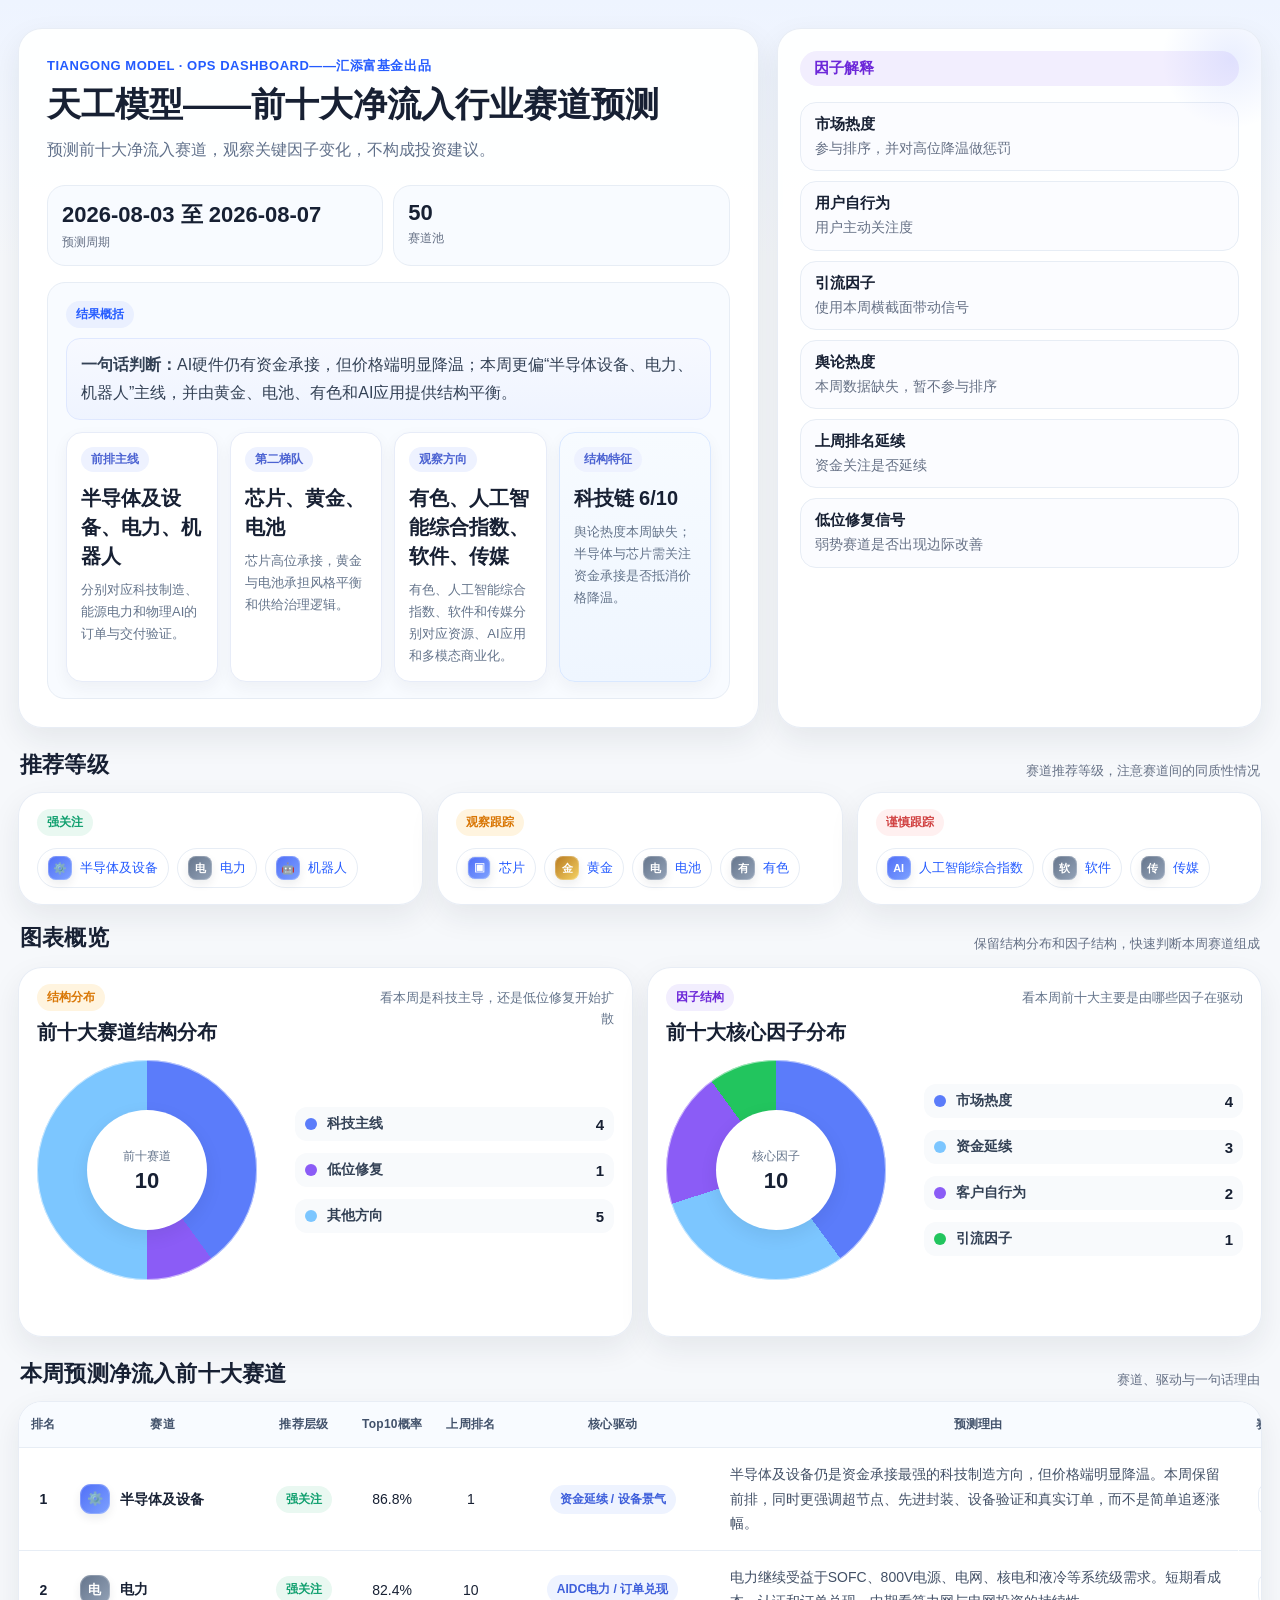
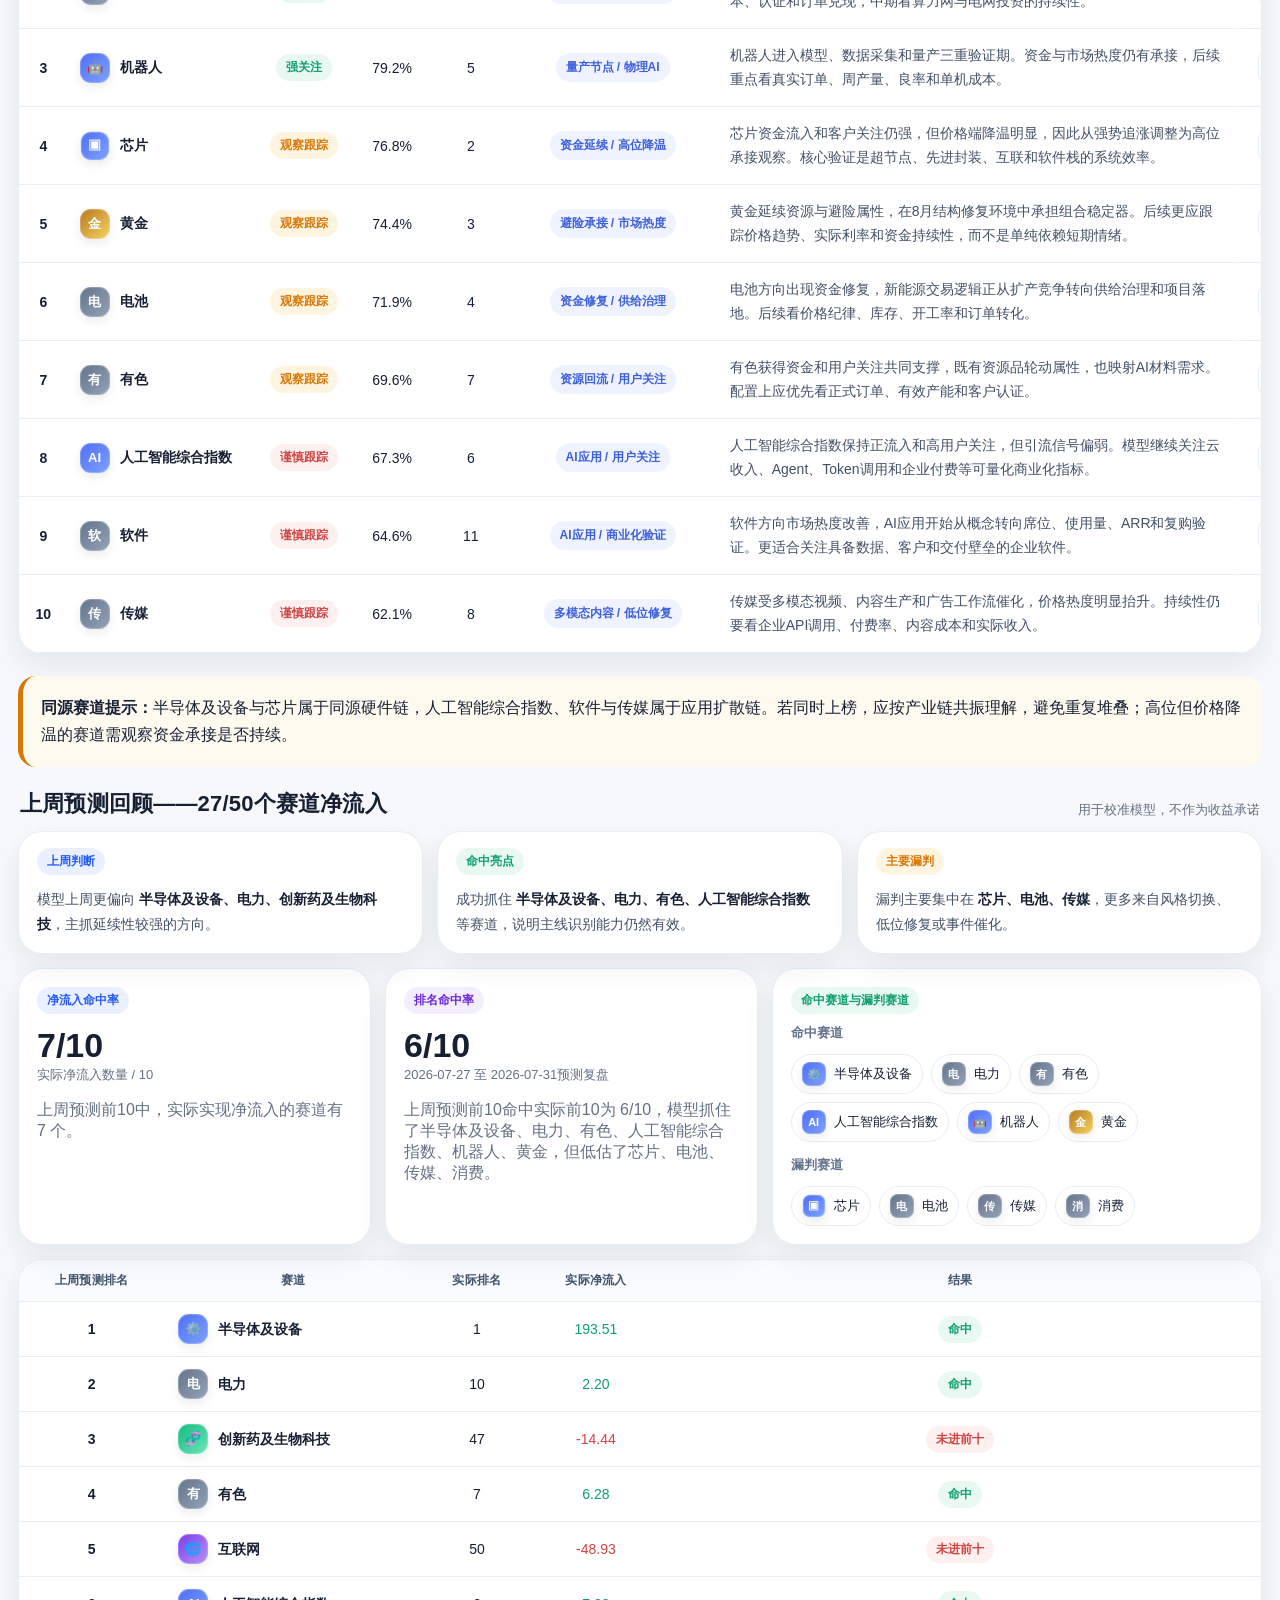
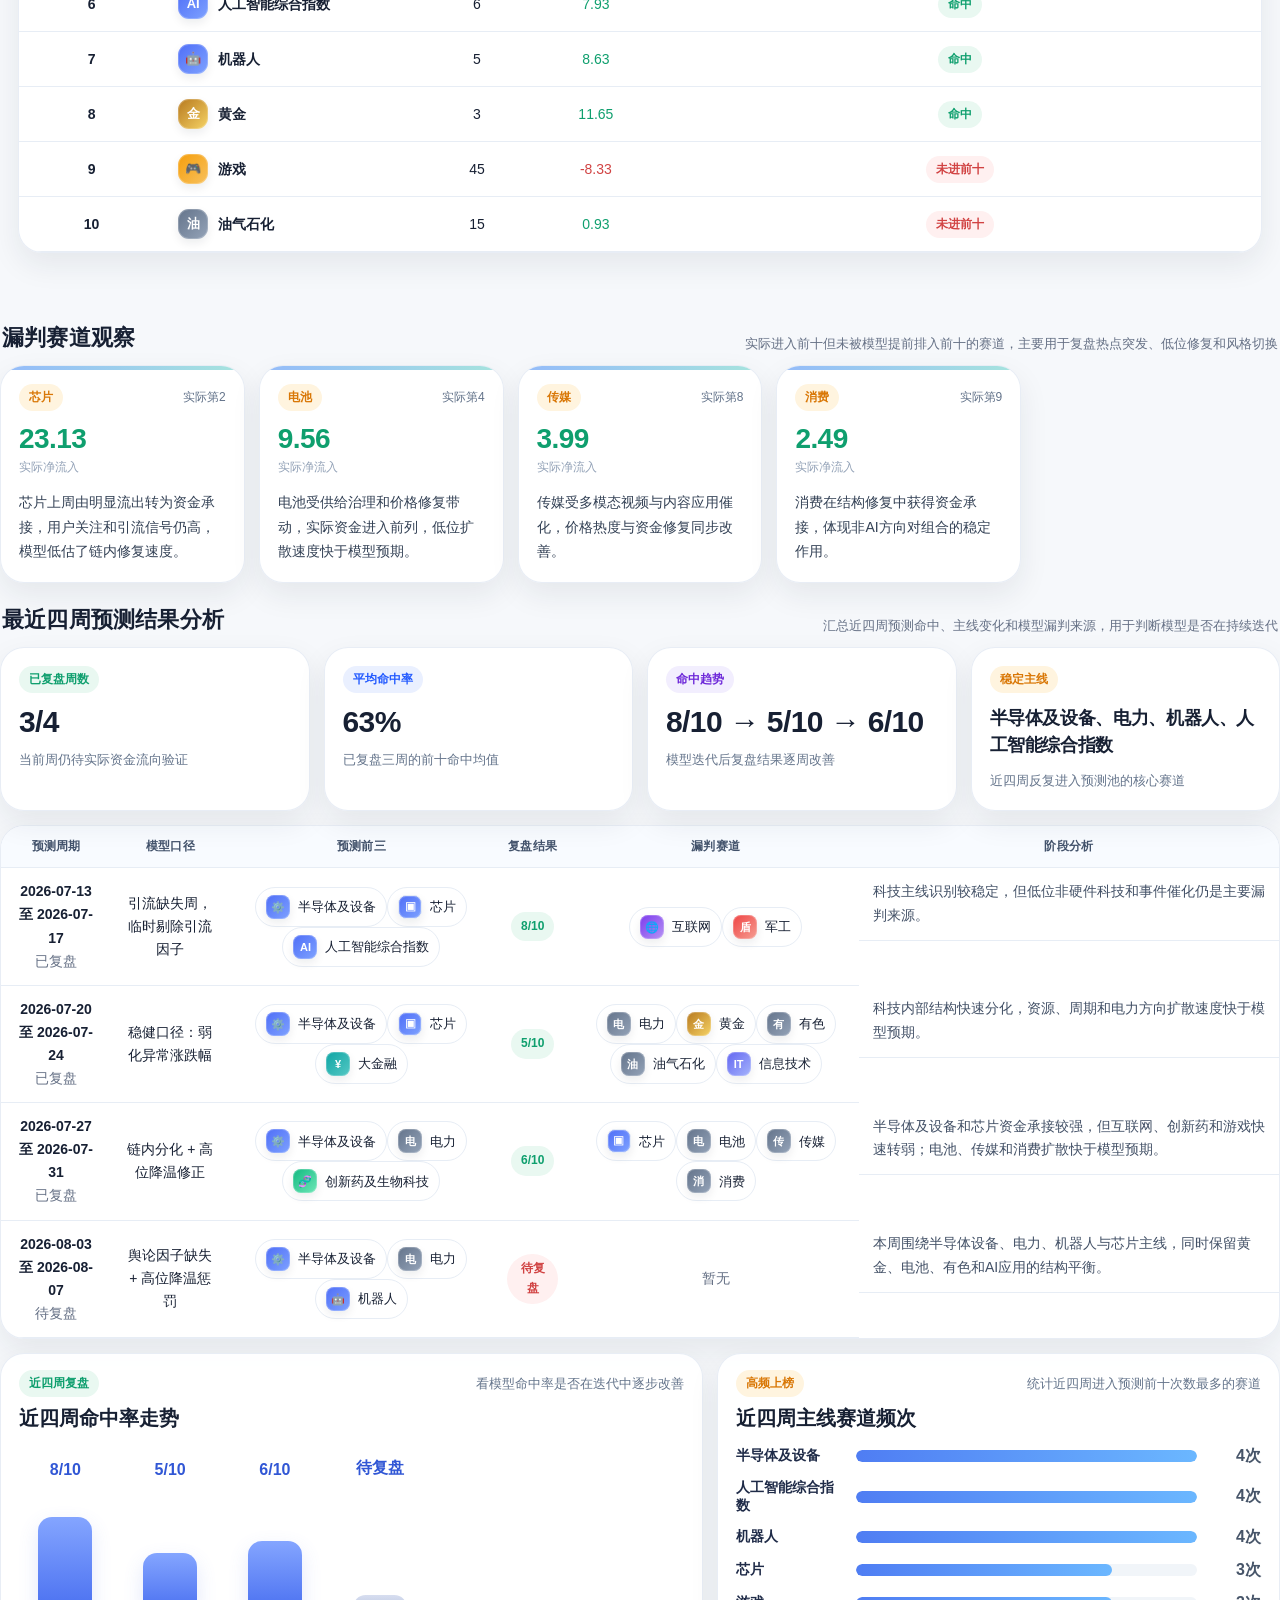
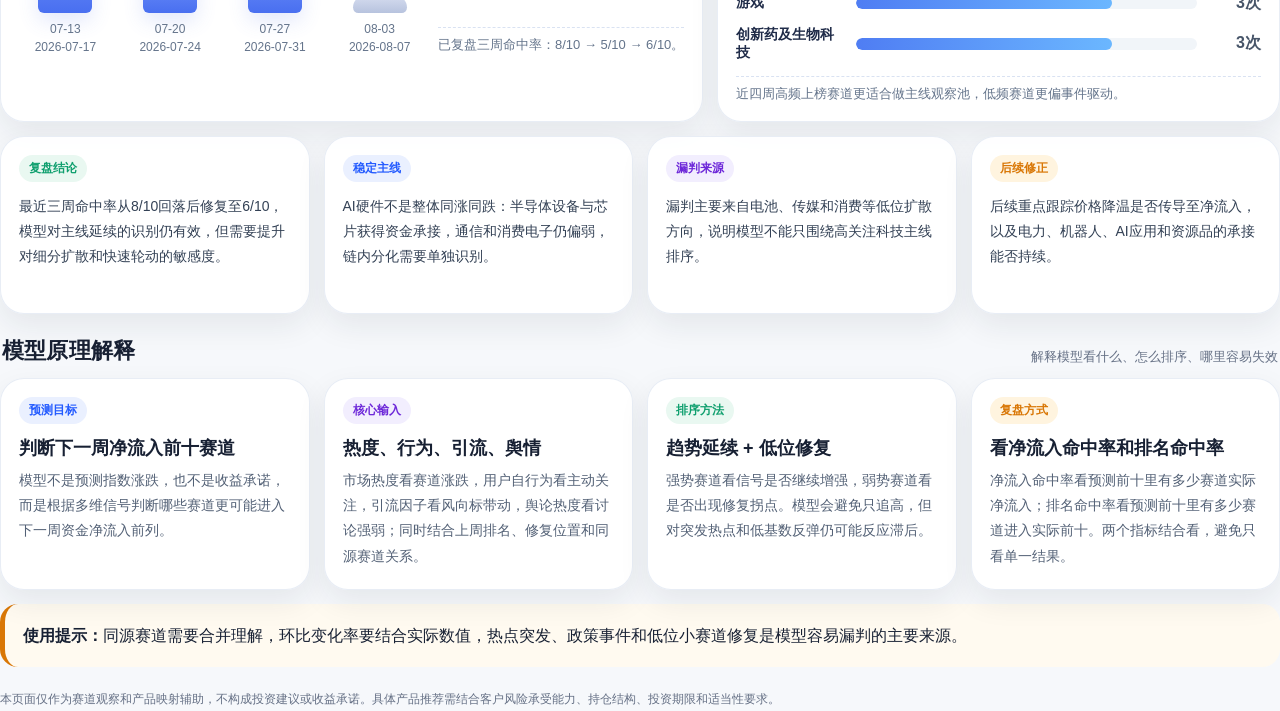
==== commit 5ec5d0c8: "up" ====
--- a/index.html
+++ b/index.html
@@ -25,10 +25,10 @@
     <div class="card hero-side factor-card">
       <span class="tag purple">因子解释</span>
       <div class="factor-explains">
-        <div class="factor-item"><b>市场热度</b><span>本周异常压缩后低权重使用</span></div>
+        <div class="factor-item"><b>市场热度</b><span>参与排序，并对高位降温做惩罚</span></div>
         <div class="factor-item"><b>用户自行为</b><span>用户主动关注度</span></div>
-        <div class="factor-item"><b>引流因子</b><span>仅用本周横截面，不算0706环比</span></div>
-        <div class="factor-item"><b>舆论热度</b><span>市场讨论与内容传播强弱</span></div>
+        <div class="factor-item"><b>引流因子</b><span>使用本周横截面带动信号</span></div>
+        <div class="factor-item"><b>舆论热度</b><span>本周数据缺失，暂不参与排序</span></div>
         <div class="factor-item"><b>上周排名延续</b><span>资金关注是否延续</span></div>
         <div class="factor-item"><b>低位修复信号</b><span>弱势赛道是否出现边际改善</span></div>
       </div>
@@ -78,7 +78,7 @@
   </div>
 
   <div class="section">
-    <div class="risk-box"><b>同源赛道提示：</b><span id="sameSourceNote">半导体及设备、芯片、通信等AI硬件同源赛道本周出现明显净流出，需要合并理解为高位去拥挤观察；若后续净流入修复，再重新评估是否回到前排。</span></div>
+    <div class="risk-box"><b>同源赛道提示：</b><span id="sameSourceNote">半导体及设备与芯片属于同源硬件链，人工智能综合指数、软件与传媒属于应用扩散链。若同时上榜，应按产业链共振理解，避免重复堆叠；高位但价格降温的赛道需观察资金承接是否持续。</span></div>
   </div>
 
   <div class="section">
@@ -261,68 +261,22 @@
 function chip(track){return `<a class="chip track-chip" href="details/index.html?track=${encodeURIComponent(track)}">${trackIcon(track)}<span>${track}</span></a>`}
 function staticChip(track){return `<span class="chip static track-chip">${trackIcon(track)}<span>${track}</span></span>`}
 const DRIVER_OVERRIDES = {
-  '创新药及生物科技': {
-    driver: '资金延续 / 舆论热度'
-  },
-  '电力': {
-    driver: '资金流入 / AI能源约束'
-  },
-  '机器人': {
-    driver: '量产节点 / 物理AI'
-  },
-  '互联网': {
-    driver: '低位修复 / 引流横截面'
-  },
-  '人工智能综合指数': {
-    driver: 'AI应用 / 用户关注'
-  },
-  '黄金': {
-    driver: '避险修复 / 价格热度'
-  },
-  '游戏': {
-    driver: 'AI应用 / 低位修复'
-  },
-  '大金融': {
-    driver: '风格再平衡 / 用户关注'
-  },
-  '传统医药': {
-    driver: '低位修复 / 医药扩散'
-  },
-  '软件': {
-    driver: 'AI应用 / 软件修复'
-  },
+  '半导体及设备': { driver: '资金延续 / 设备景气' },
+  '电力': { driver: 'AIDC电力 / 订单兑现' },
+  '机器人': { driver: '量产节点 / 物理AI' },
+  '芯片': { driver: '资金延续 / 高位降温' },
+  '黄金': { driver: '避险承接 / 市场热度' },
+  '电池': { driver: '资金修复 / 供给治理' },
+  '有色': { driver: '资源回流 / 用户关注' },
+  '人工智能综合指数': { driver: 'AI应用 / 用户关注' },
+  '软件': { driver: 'AI应用 / 商业化验证' },
+  '传媒': { driver: '多模态内容 / 低位修复' },
 };
 const MISSED_REASONS = [
-  {
-    track: '电力',
-    actual_rank: 1,
-    actual_net_inflow: 39.026572,
-    reason: '电力实际净流入居前，模型前期低估了AI能源约束和低位电力方向的资金承接。'
-  },
-  {
-    track: '黄金',
-    actual_rank: 5,
-    actual_net_inflow: 12.313452,
-    reason: '黄金受避险和资源品轮动带动，价格热度强于模型预期。'
-  },
-  {
-    track: '软件',
-    actual_rank: 7,
-    actual_net_inflow: 7.608379,
-    reason: '软件进入实际前十，说明AI应用、信创和企业服务方向的低位修复快于模型预期。'
-  },
-  {
-    track: '工程机械',
-    actual_rank: 9,
-    actual_net_inflow: 5.648454,
-    reason: '工程机械偏顺周期和低位修复，资金承接强于模型前期判断。'
-  },
-  {
-    track: '传统医药',
-    actual_rank: 10,
-    actual_net_inflow: 5.468460,
-    reason: '传统医药随医药链扩散进入前十，模型低估了创新药之外的医药宽度修复。'
-  },
+  { track: '芯片', actual_rank: 2, actual_net_inflow: 23.130201, reason: '芯片上周由明显流出转为资金承接，用户关注和引流信号仍高，模型低估了链内修复速度。' },
+  { track: '电池', actual_rank: 4, actual_net_inflow: 9.560480, reason: '电池受供给治理和价格修复带动，实际资金进入前列，低位扩散速度快于模型预期。' },
+  { track: '传媒', actual_rank: 8, actual_net_inflow: 3.993593, reason: '传媒受多模态视频与内容应用催化，价格热度与资金修复同步改善。' },
+  { track: '消费', actual_rank: 9, actual_net_inflow: 2.492086, reason: '消费在结构修复中获得资金承接，体现非AI方向对组合的稳定作用。' },
 ];
 
 let DATA;
@@ -339,31 +293,15 @@
   const top3 = (DATA.summary?.top3_tracks || DATA.top10.slice(0,3).map(x=>x.track)).join('、');
   const next3 = DATA.top10.slice(3,6).map(x=>x.track).join('、');
   const obs = DATA.top10.slice(6,10).map(x=>x.track).join('、');
-  const techPool = ['半导体及设备','芯片','人工智能综合指数','通信','互联网','游戏','机器人','卫星及航天','集成电路','电子','消费电子','云计算','软件'];
+  const techPool = ['半导体及设备','芯片','人工智能综合指数','通信','互联网','游戏','机器人','卫星及航天','集成电路','电子','消费电子','云计算','软件','传媒'];
   const techCount = DATA.top10.filter(x => techPool.includes(x.track)).length;
   document.getElementById('predictionBrief').innerHTML = `
-    <div class="brief-banner"><b>一句话判断：</b>AI硬件链出现资金撤退，模型从“半导体/芯片强延续”切到“创新药、电力、机器人、互联网、AI应用和低位修复”。</div>
+    <div class="brief-banner"><b>一句话判断：</b>AI硬件仍有资金承接，但价格端明显降温；本周更偏“半导体设备、电力、机器人”主线，并由黄金、电池、有色和AI应用提供结构平衡。</div>
     <div class="brief-cards">
-      <div class="brief-card">
-        <span class="brief-kicker">前排主线</span>
-        <b>${top3}</b>
-        <p>创新药、电力和机器人成为本周模型前排，反映资金从高位硬件链向新承接方向扩散。</p>
-      </div>
-      <div class="brief-card">
-        <span class="brief-kicker">第二梯队</span>
-        <b>${next3}</b>
-        <p>互联网、人工智能综合指数和黄金分别对应非硬件科技、AI应用和避险/资源轮动。</p>
-      </div>
-      <div class="brief-card">
-        <span class="brief-kicker">观察方向</span>
-        <b>${obs}</b>
-        <p>游戏、大金融、传统医药和软件偏低位修复，需要后续资金继续确认。</p>
-      </div>
-      <div class="brief-card highlight">
-        <span class="brief-kicker">结构特征</span>
-        <b>科技链 ${techCount}/10</b>
-        <p>半导体、芯片、通信高关注但净流出，暂降为高波动观察。</p>
-      </div>
+      <div class="brief-card"><span class="brief-kicker">前排主线</span><b>${top3}</b><p>分别对应科技制造、能源电力和物理AI的订单与交付验证。</p></div>
+      <div class="brief-card"><span class="brief-kicker">第二梯队</span><b>${next3}</b><p>芯片高位承接，黄金与电池承担风格平衡和供给治理逻辑。</p></div>
+      <div class="brief-card"><span class="brief-kicker">观察方向</span><b>${obs}</b><p>有色、人工智能综合指数、软件和传媒分别对应资源、AI应用和多模态商业化。</p></div>
+      <div class="brief-card highlight"><span class="brief-kicker">结构特征</span><b>科技链 ${techCount}/10</b><p>舆论热度本周缺失；半导体与芯片需关注资金承接是否抵消价格降温。</p></div>
     </div>`;
   document.getElementById('compliance').textContent = DATA.ops_summary.compliance;
   renderTop10(); renderCharts(); renderReview(); renderMissedReasons(); renderFourWeekAnalysis();
--- a/assets/style.css
+++ b/assets/style.css
@@ -809,3 +809,12 @@
 .track-icon.soft{background:linear-gradient(135deg,#6366f1 0%,#a5b4fc 100%);}
 .track-icon.mach{background:linear-gradient(135deg,#64748b 0%,#cbd5e1 100%);}
 .track-icon.energy{background:linear-gradient(135deg,#ea580c 0%,#fdba74 100%);}
+
+
+/* v66 icon classes */
+.track-icon.power{background:linear-gradient(135deg,#0284c7 0%,#7dd3fc 100%)}
+.track-icon.battery{background:linear-gradient(135deg,#16a34a 0%,#86efac 100%)}
+.track-icon.soft{background:linear-gradient(135deg,#6366f1 0%,#a5b4fc 100%)}
+.track-icon.media{background:linear-gradient(135deg,#db2777 0%,#f9a8d4 100%)}
+.track-icon.metal{background:linear-gradient(135deg,#b45309 0%,#fbbf24 100%)}
+.track-icon.consumer{background:linear-gradient(135deg,#0d9488 0%,#5eead4 100%)}
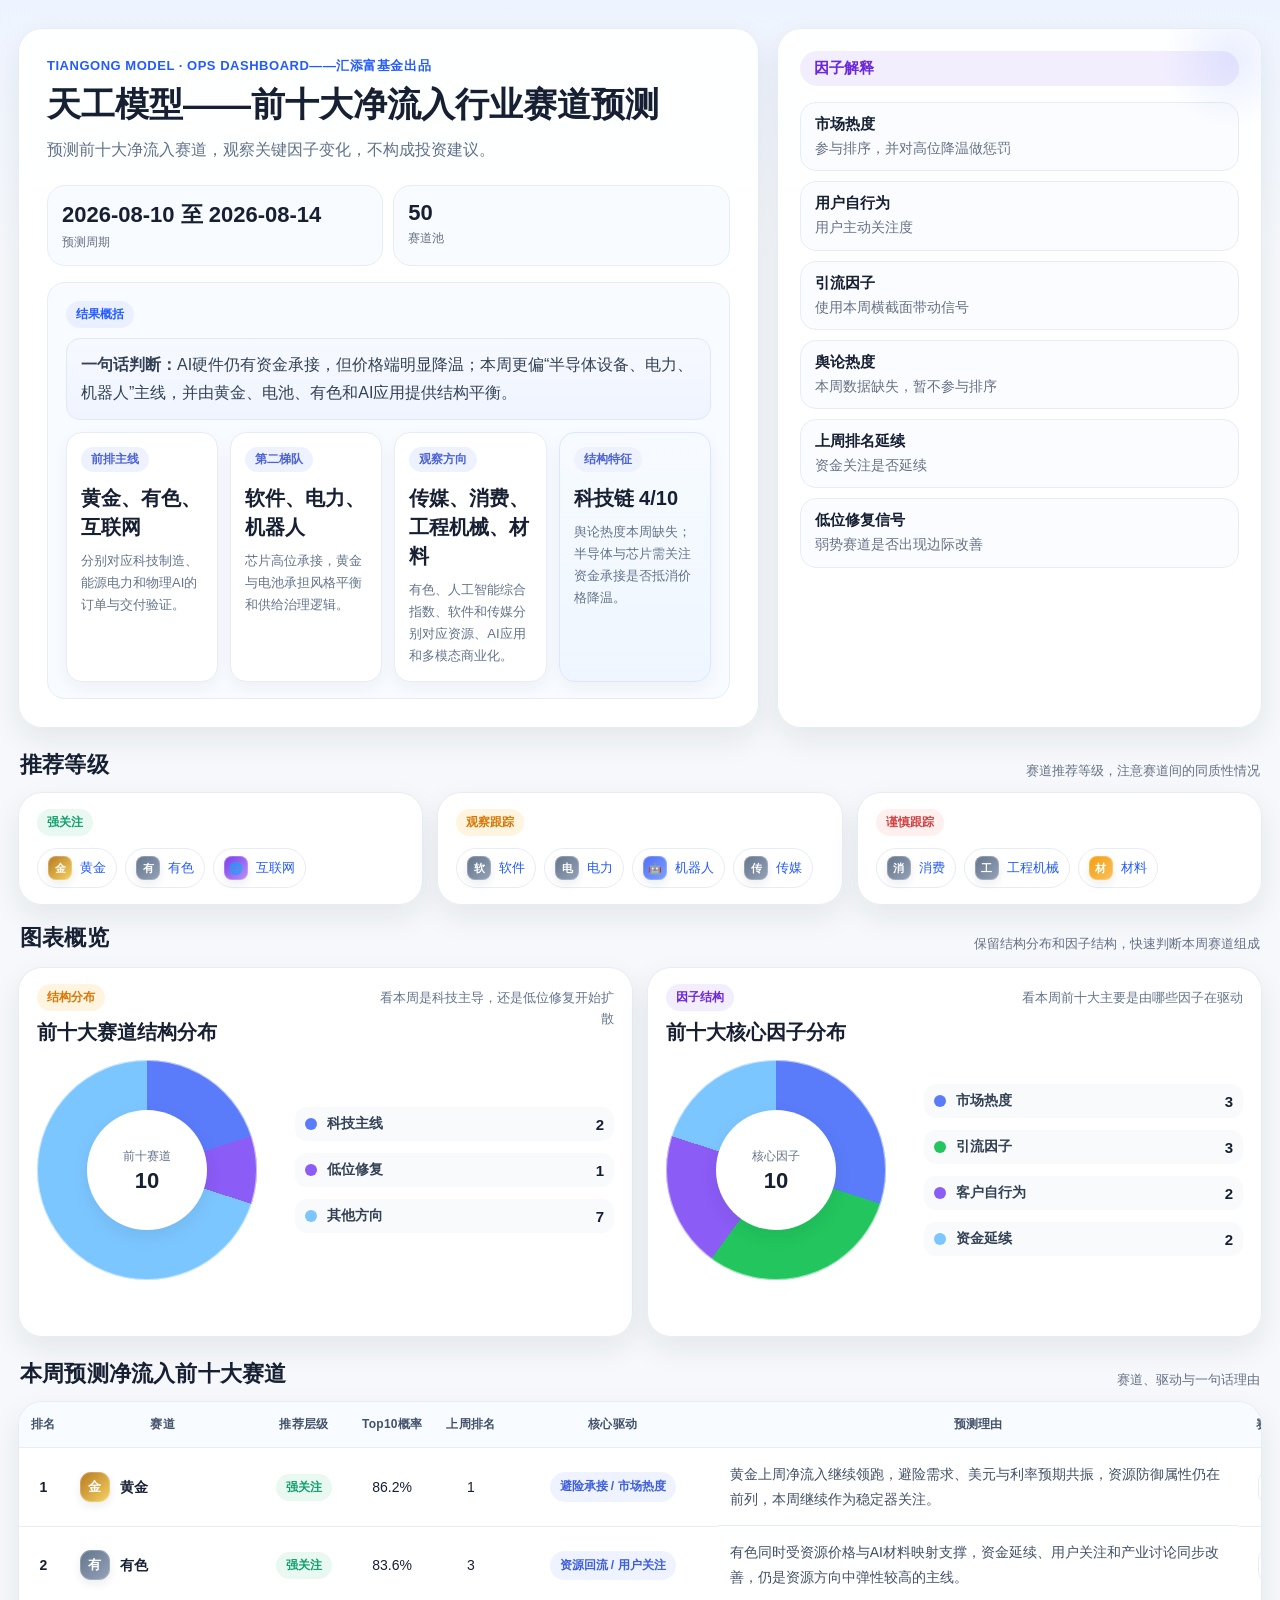
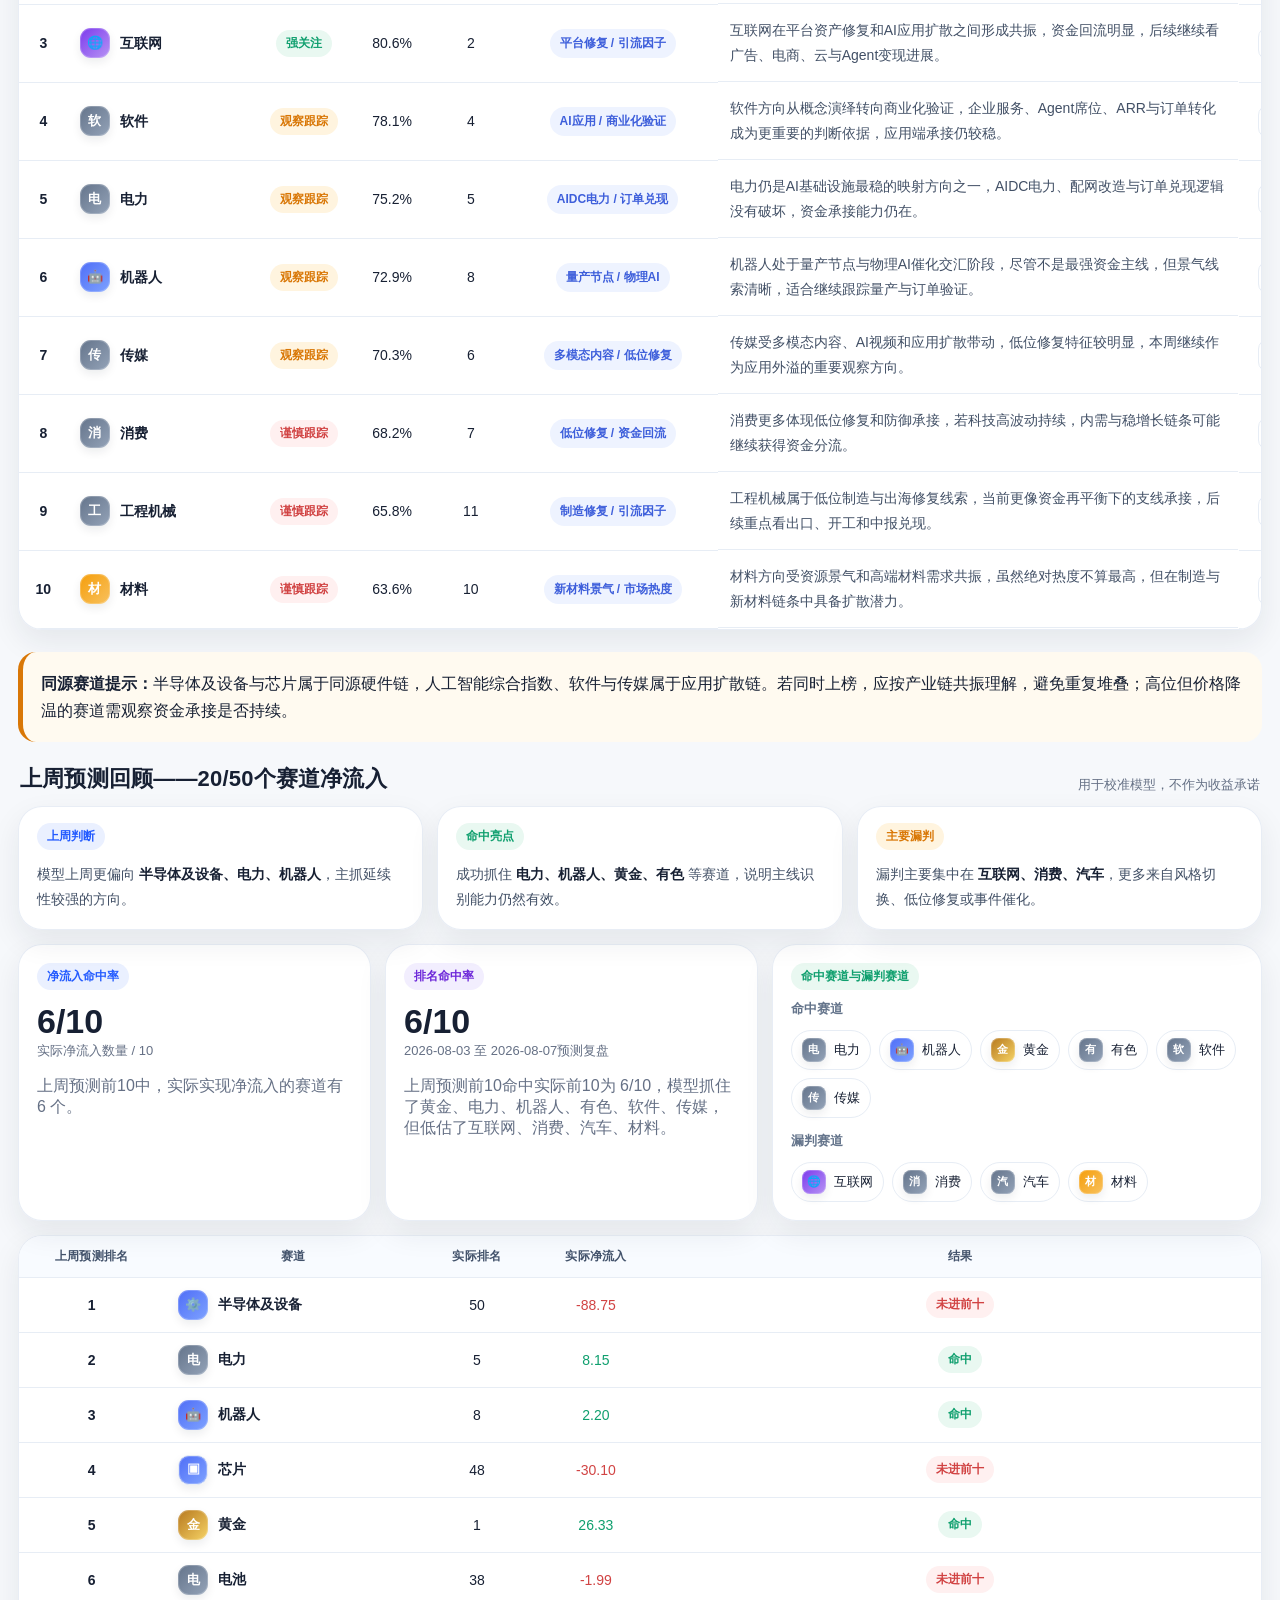
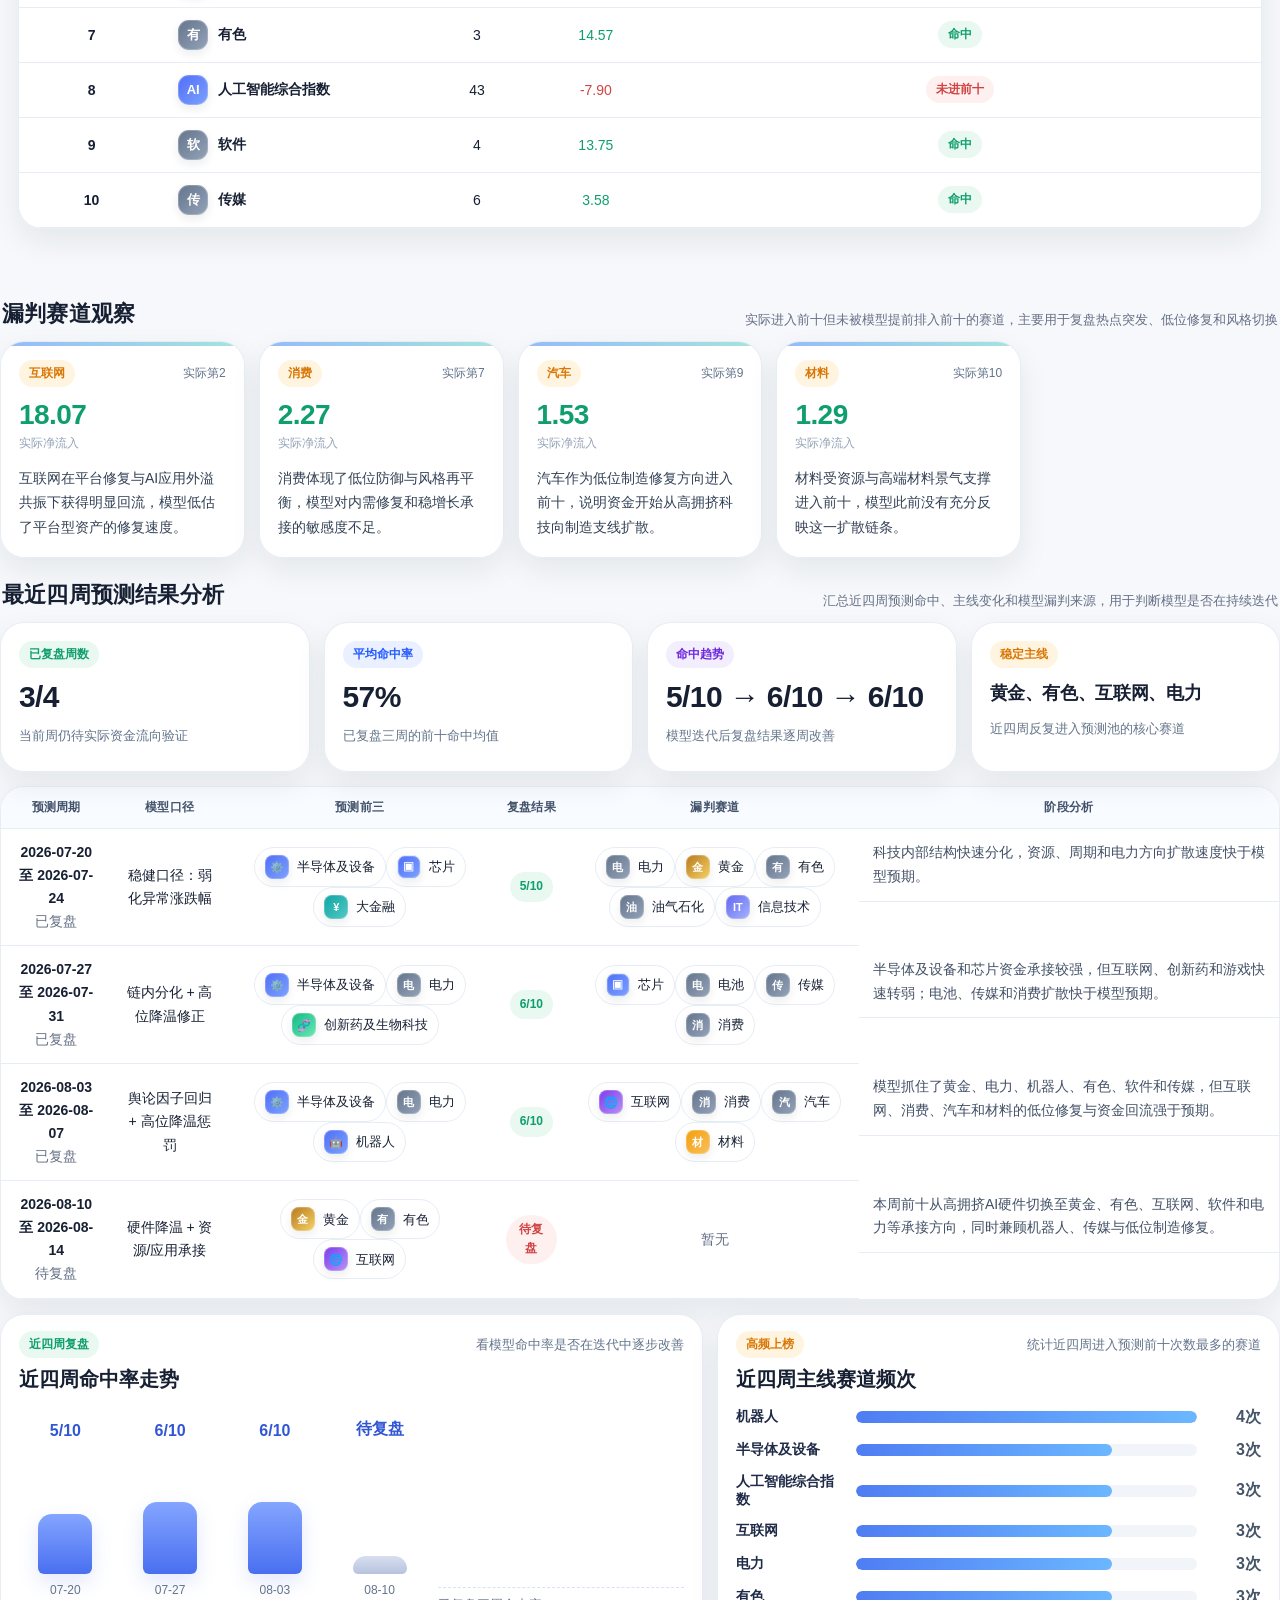
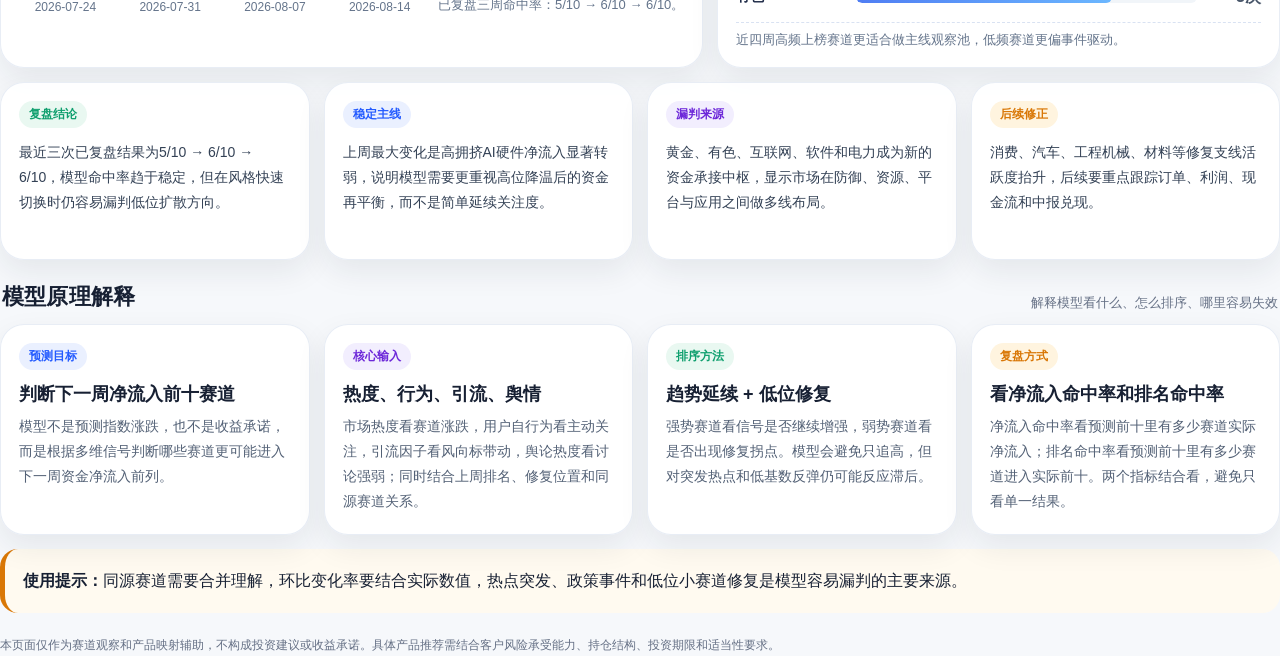
==== commit 74661eb6: "0810" ====
--- a/index.html
+++ b/index.html
@@ -261,22 +261,25 @@
 function chip(track){return `<a class="chip track-chip" href="details/index.html?track=${encodeURIComponent(track)}">${trackIcon(track)}<span>${track}</span></a>`}
 function staticChip(track){return `<span class="chip static track-chip">${trackIcon(track)}<span>${track}</span></span>`}
 const DRIVER_OVERRIDES = {
-  '半导体及设备': { driver: '资金延续 / 设备景气' },
+  '黄金': { driver: '避险承接 / 市场热度' },
+  '有色': { driver: '资源回流 / 用户关注' },
+  '互联网': { driver: '平台修复 / 引流因子' },
+  '软件': { driver: 'AI应用 / 商业化验证' },
   '电力': { driver: 'AIDC电力 / 订单兑现' },
   '机器人': { driver: '量产节点 / 物理AI' },
-  '芯片': { driver: '资金延续 / 高位降温' },
-  '黄金': { driver: '避险承接 / 市场热度' },
-  '电池': { driver: '资金修复 / 供给治理' },
-  '有色': { driver: '资源回流 / 用户关注' },
-  '人工智能综合指数': { driver: 'AI应用 / 用户关注' },
-  '软件': { driver: 'AI应用 / 商业化验证' },
   '传媒': { driver: '多模态内容 / 低位修复' },
+  '消费': { driver: '低位修复 / 资金回流' },
+  '工程机械': { driver: '制造修复 / 引流因子' },
+  '材料': { driver: '新材料景气 / 市场热度' },
+  '半导体及设备': { driver: '高位降温 / 资金回撤' },
+  '芯片': { driver: '高位降温 / 资金回撤' },
+  '通信': { driver: '订单验证 / 景气观察' }
 };
 const MISSED_REASONS = [
-  { track: '芯片', actual_rank: 2, actual_net_inflow: 23.130201, reason: '芯片上周由明显流出转为资金承接，用户关注和引流信号仍高，模型低估了链内修复速度。' },
-  { track: '电池', actual_rank: 4, actual_net_inflow: 9.560480, reason: '电池受供给治理和价格修复带动，实际资金进入前列，低位扩散速度快于模型预期。' },
-  { track: '传媒', actual_rank: 8, actual_net_inflow: 3.993593, reason: '传媒受多模态视频与内容应用催化，价格热度与资金修复同步改善。' },
-  { track: '消费', actual_rank: 9, actual_net_inflow: 2.492086, reason: '消费在结构修复中获得资金承接，体现非AI方向对组合的稳定作用。' },
+  { track: '互联网', actual_rank: 2, actual_net_inflow: 18.07, reason: '互联网在平台修复与AI应用外溢共振下获得明显回流，模型低估了平台型资产的修复速度。' },
+  { track: '消费', actual_rank: 7, actual_net_inflow: 2.27, reason: '消费体现了低位防御与风格再平衡，模型对内需修复和稳增长承接的敏感度不足。' },
+  { track: '汽车', actual_rank: 9, actual_net_inflow: 1.53, reason: '汽车作为低位制造修复方向进入前十，说明资金开始从高拥挤科技向制造支线扩散。' },
+  { track: '材料', actual_rank: 10, actual_net_inflow: 1.29, reason: '材料受资源与高端材料景气支撑进入前十，模型此前没有充分反映这一扩散链条。' },
 ];
 
 let DATA;
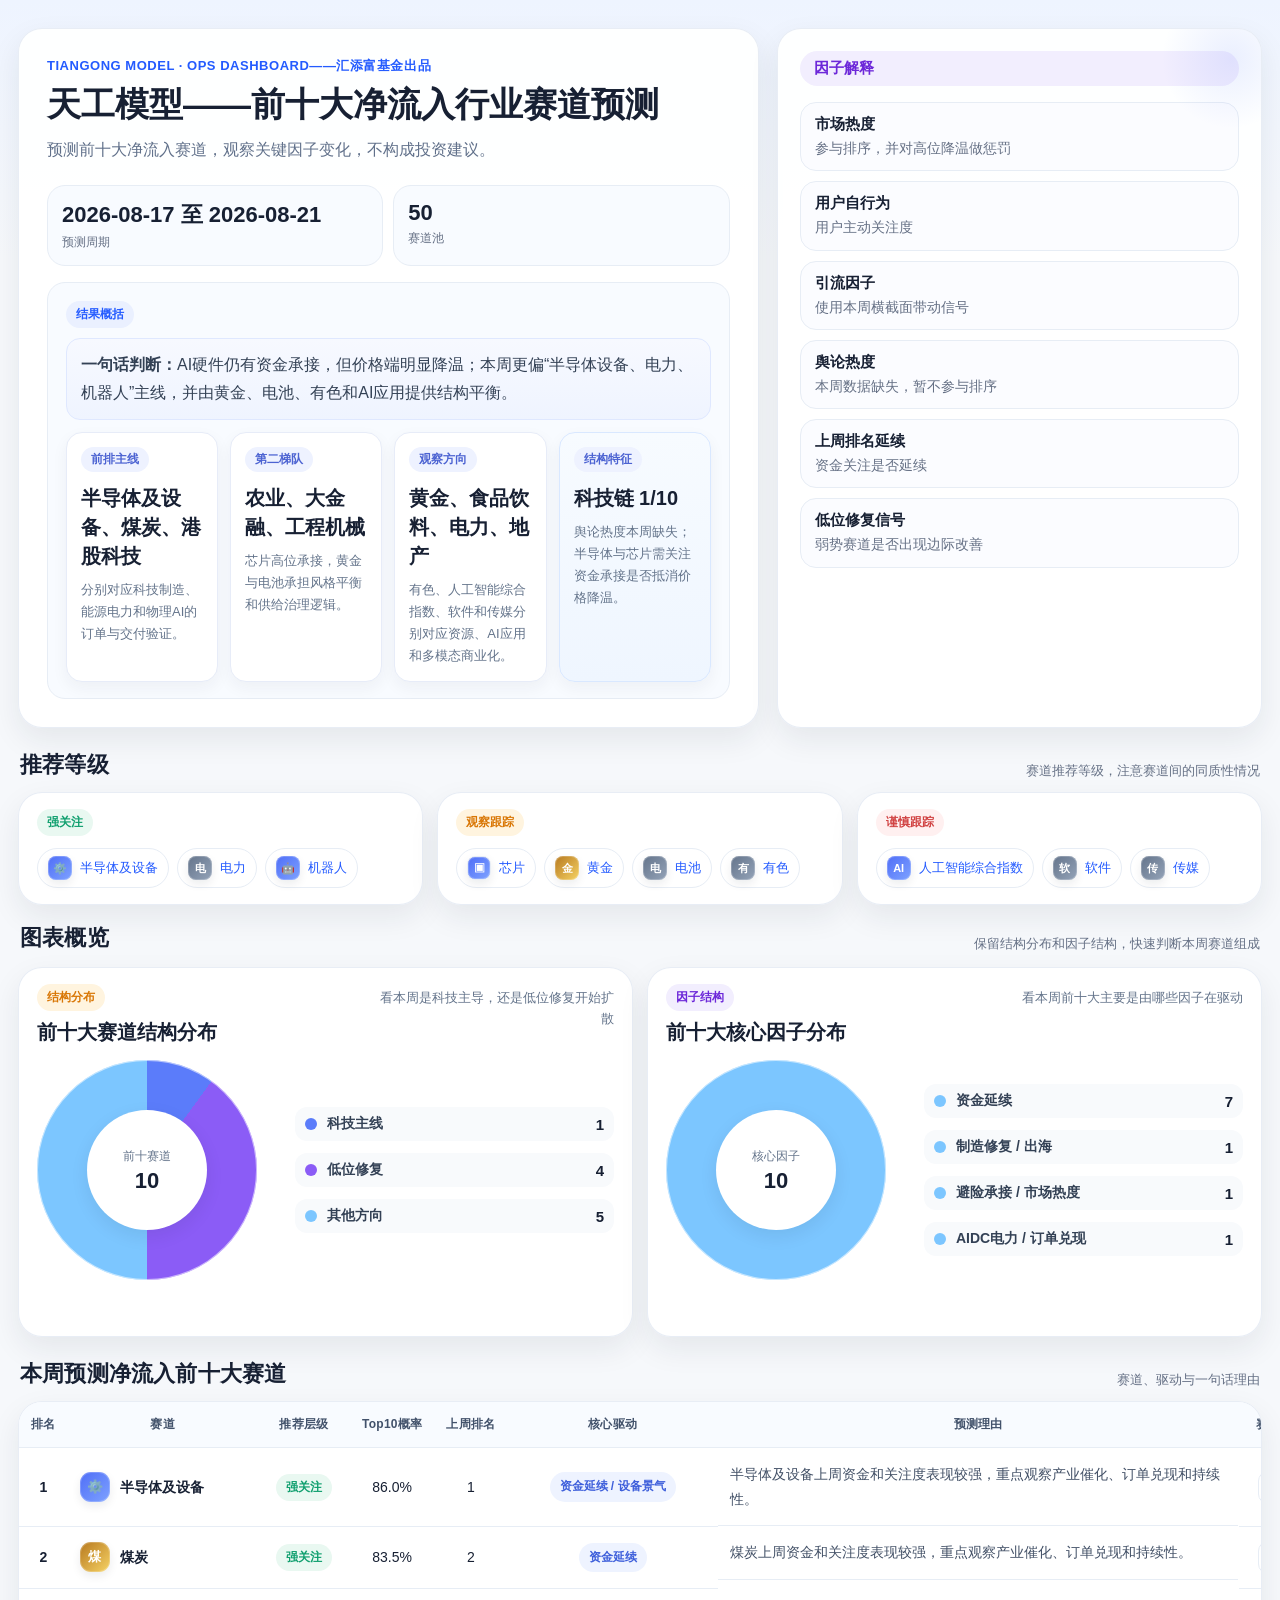
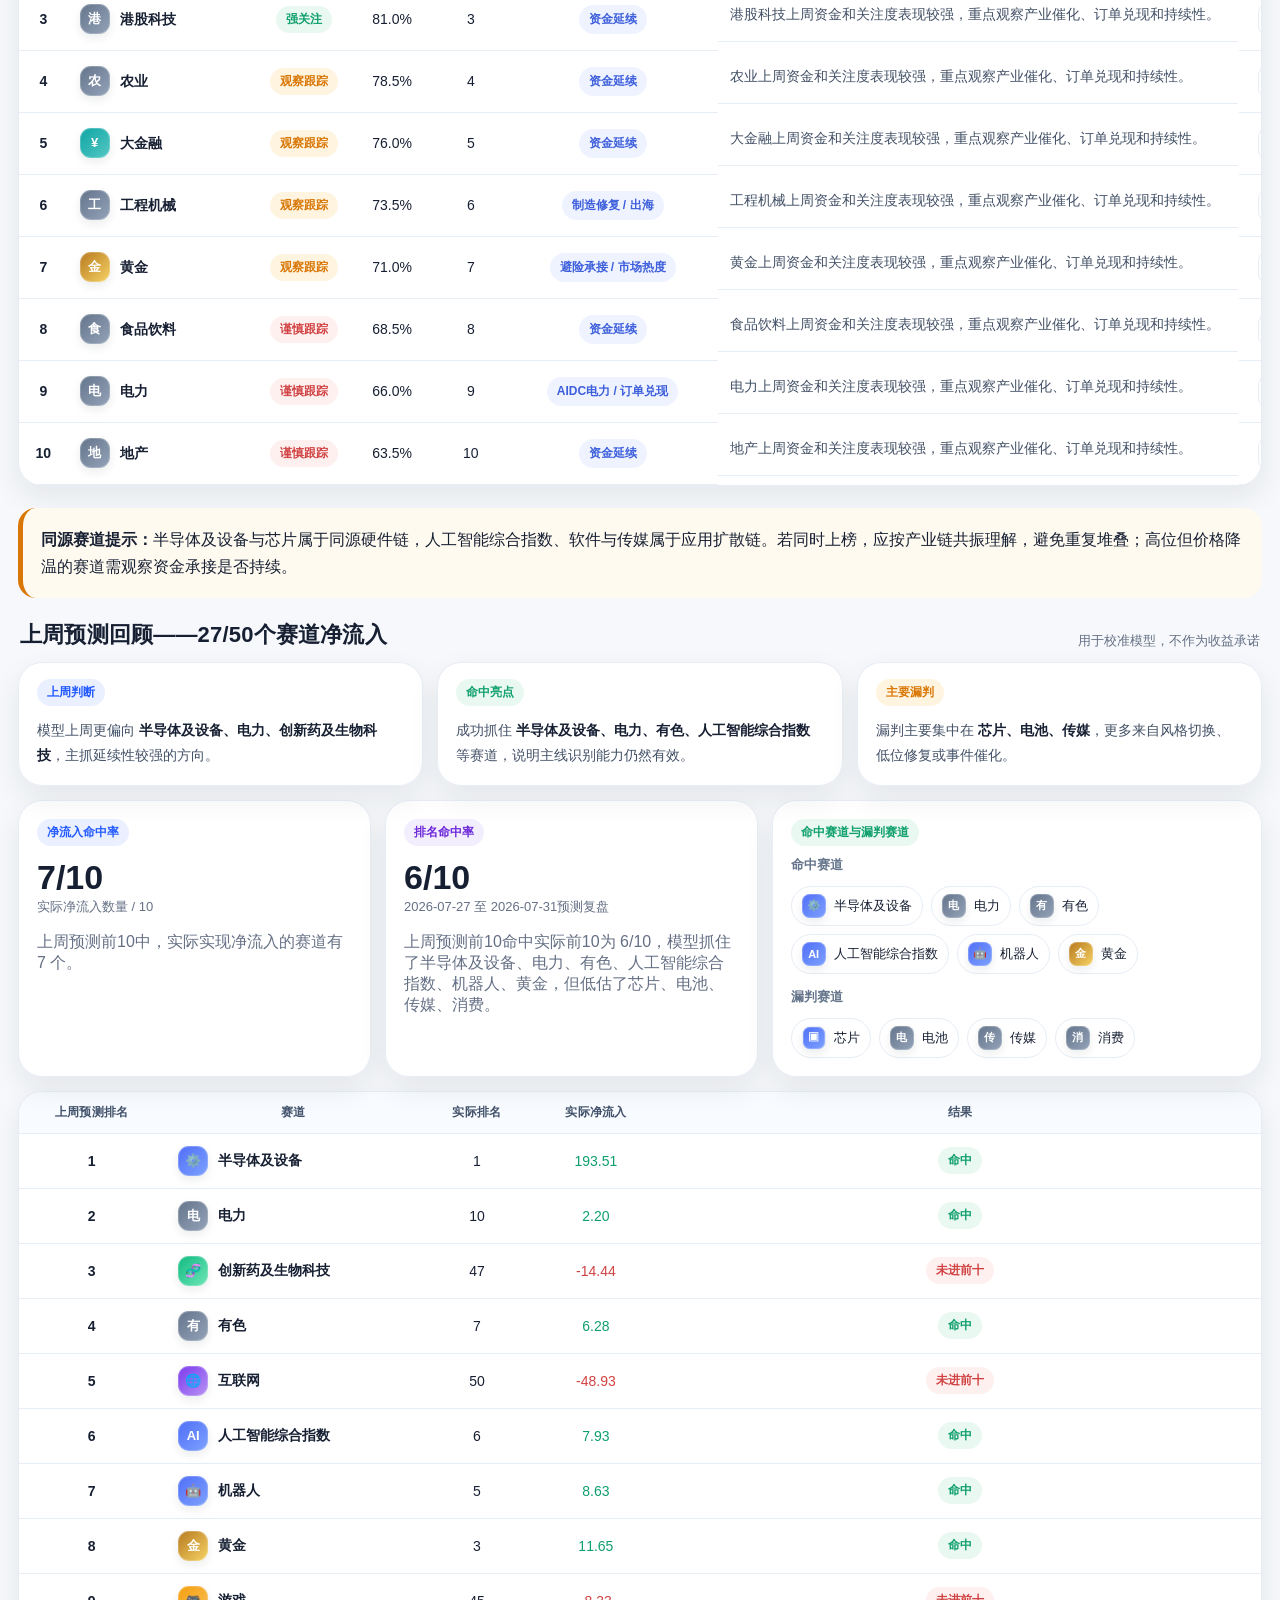
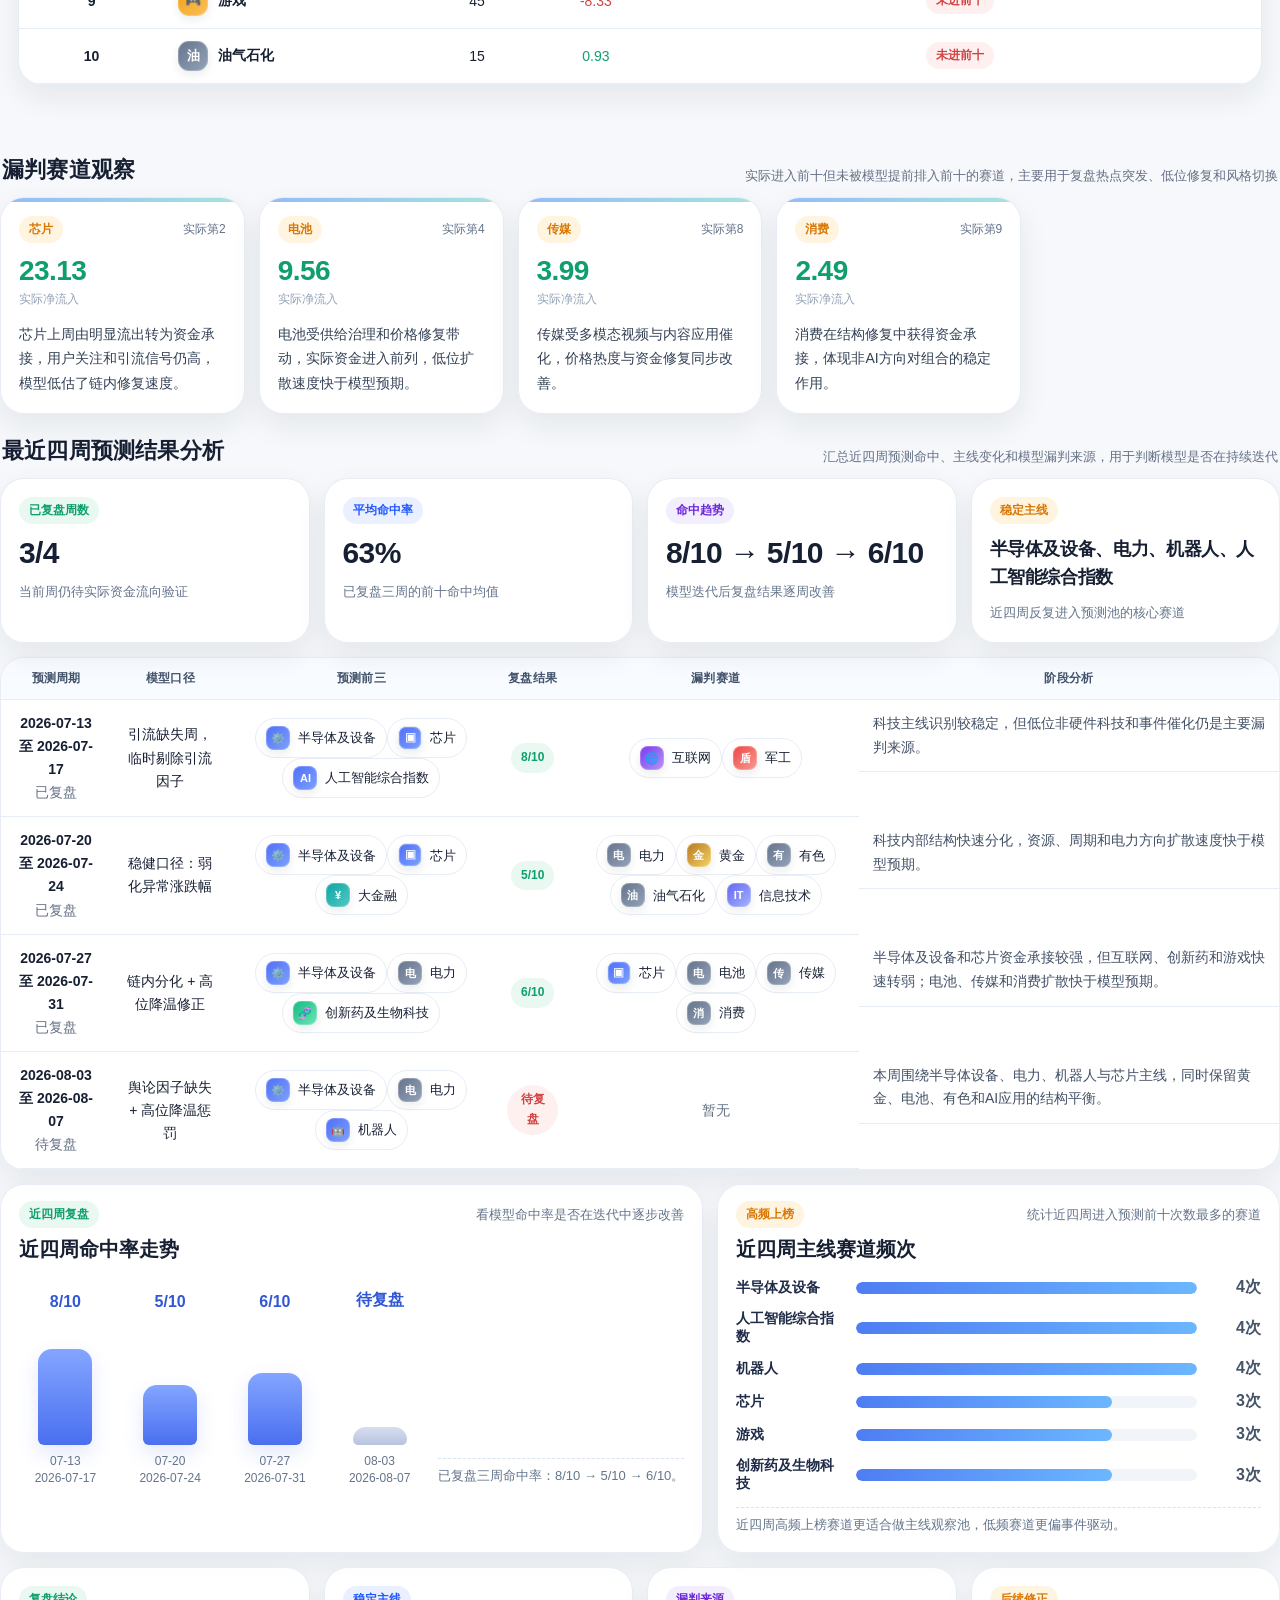
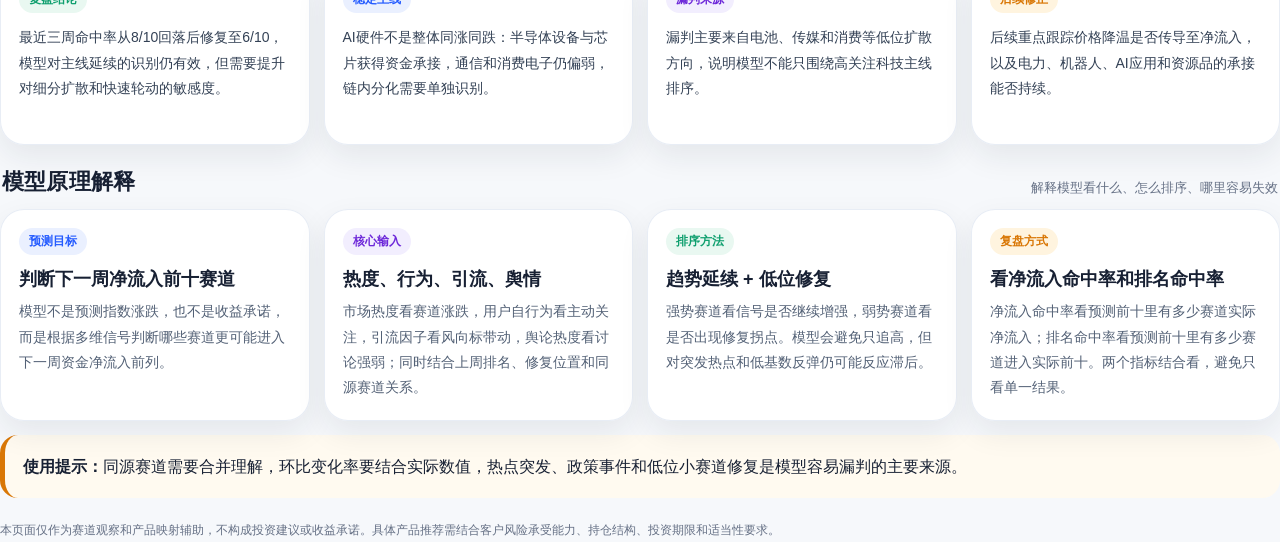
==== commit d2122850: "up" ====
--- a/index.html
+++ b/index.html
@@ -261,25 +261,22 @@
 function chip(track){return `<a class="chip track-chip" href="details/index.html?track=${encodeURIComponent(track)}">${trackIcon(track)}<span>${track}</span></a>`}
 function staticChip(track){return `<span class="chip static track-chip">${trackIcon(track)}<span>${track}</span></span>`}
 const DRIVER_OVERRIDES = {
-  '黄金': { driver: '避险承接 / 市场热度' },
-  '有色': { driver: '资源回流 / 用户关注' },
-  '互联网': { driver: '平台修复 / 引流因子' },
-  '软件': { driver: 'AI应用 / 商业化验证' },
+  '半导体及设备': { driver: '资金延续 / 设备景气' },
   '电力': { driver: 'AIDC电力 / 订单兑现' },
   '机器人': { driver: '量产节点 / 物理AI' },
+  '芯片': { driver: '资金延续 / 高位降温' },
+  '黄金': { driver: '避险承接 / 市场热度' },
+  '电池': { driver: '资金修复 / 供给治理' },
+  '有色': { driver: '资源回流 / 用户关注' },
+  '人工智能综合指数': { driver: 'AI应用 / 用户关注' },
+  '软件': { driver: 'AI应用 / 商业化验证' },
   '传媒': { driver: '多模态内容 / 低位修复' },
-  '消费': { driver: '低位修复 / 资金回流' },
-  '工程机械': { driver: '制造修复 / 引流因子' },
-  '材料': { driver: '新材料景气 / 市场热度' },
-  '半导体及设备': { driver: '高位降温 / 资金回撤' },
-  '芯片': { driver: '高位降温 / 资金回撤' },
-  '通信': { driver: '订单验证 / 景气观察' }
 };
 const MISSED_REASONS = [
-  { track: '互联网', actual_rank: 2, actual_net_inflow: 18.07, reason: '互联网在平台修复与AI应用外溢共振下获得明显回流，模型低估了平台型资产的修复速度。' },
-  { track: '消费', actual_rank: 7, actual_net_inflow: 2.27, reason: '消费体现了低位防御与风格再平衡，模型对内需修复和稳增长承接的敏感度不足。' },
-  { track: '汽车', actual_rank: 9, actual_net_inflow: 1.53, reason: '汽车作为低位制造修复方向进入前十，说明资金开始从高拥挤科技向制造支线扩散。' },
-  { track: '材料', actual_rank: 10, actual_net_inflow: 1.29, reason: '材料受资源与高端材料景气支撑进入前十，模型此前没有充分反映这一扩散链条。' },
+  { track: '芯片', actual_rank: 2, actual_net_inflow: 23.130201, reason: '芯片上周由明显流出转为资金承接，用户关注和引流信号仍高，模型低估了链内修复速度。' },
+  { track: '电池', actual_rank: 4, actual_net_inflow: 9.560480, reason: '电池受供给治理和价格修复带动，实际资金进入前列，低位扩散速度快于模型预期。' },
+  { track: '传媒', actual_rank: 8, actual_net_inflow: 3.993593, reason: '传媒受多模态视频与内容应用催化，价格热度与资金修复同步改善。' },
+  { track: '消费', actual_rank: 9, actual_net_inflow: 2.492086, reason: '消费在结构修复中获得资金承接，体现非AI方向对组合的稳定作用。' },
 ];
 
 let DATA;
